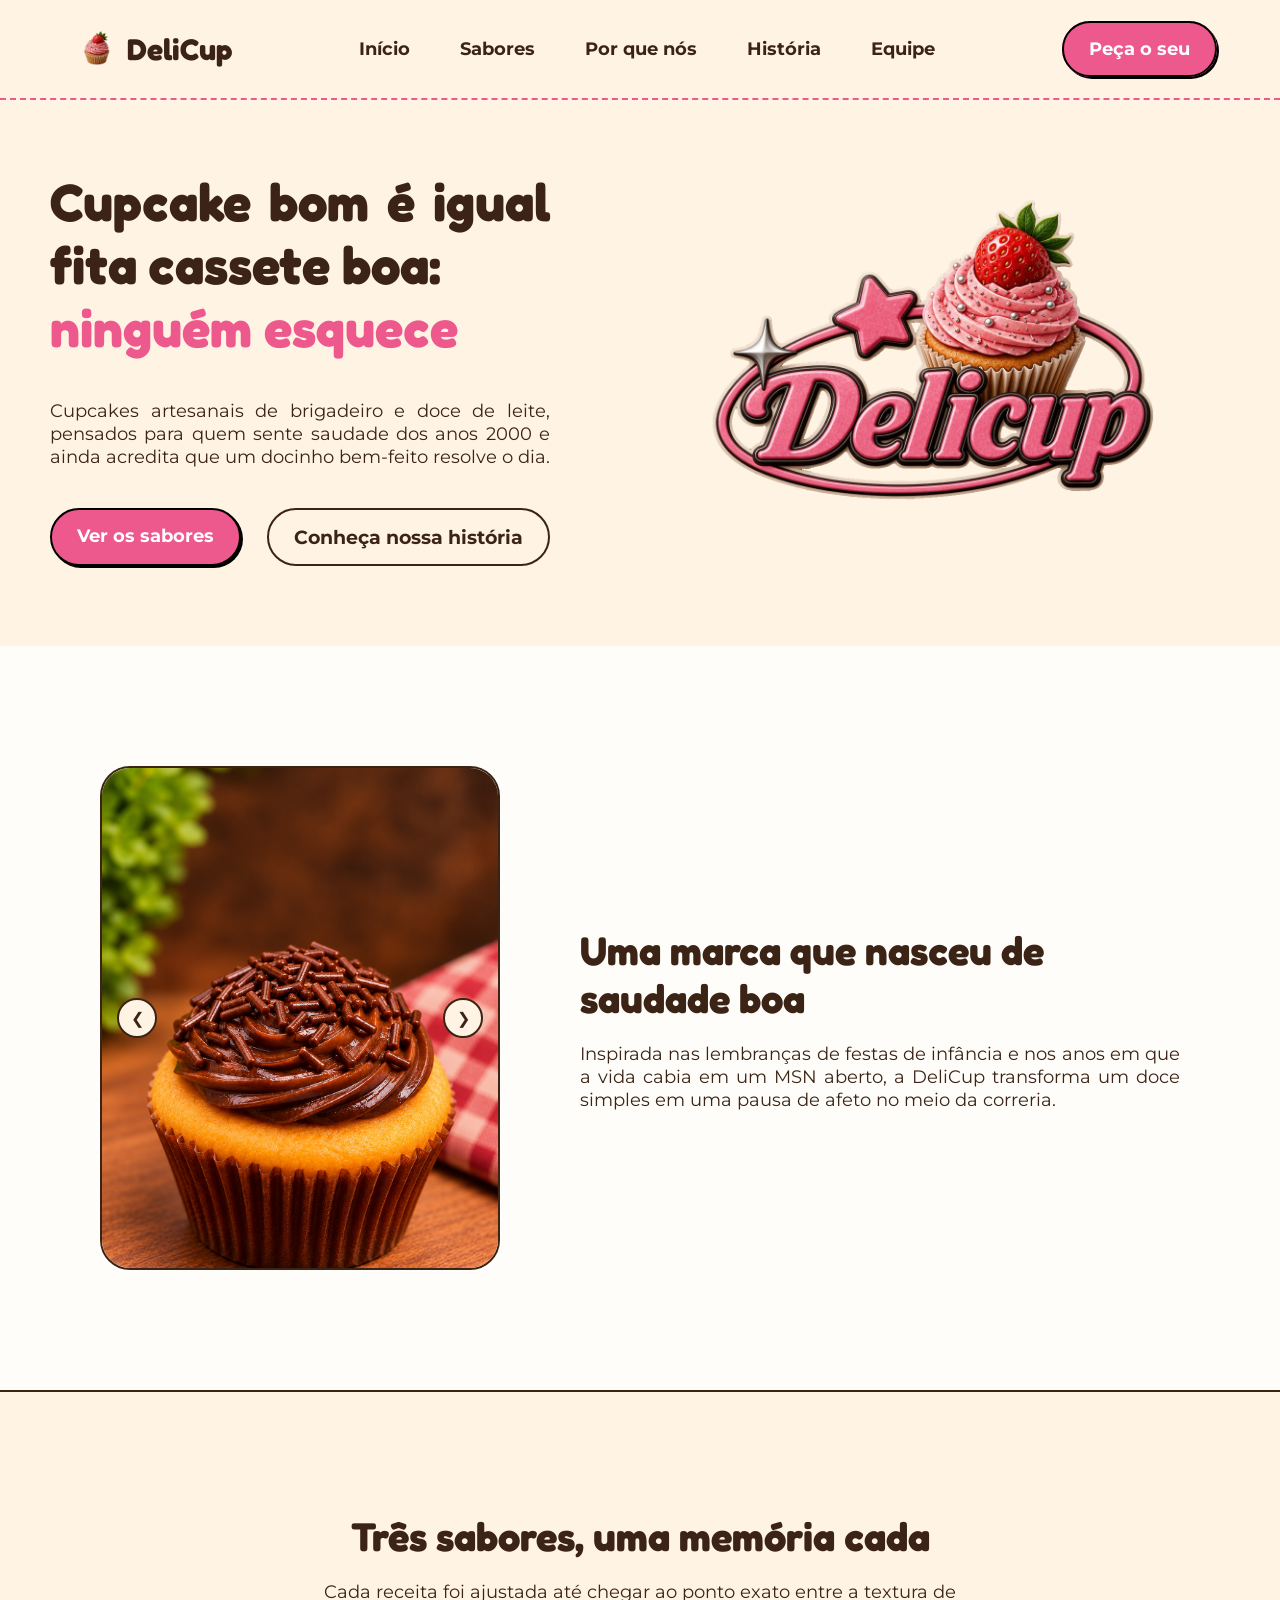
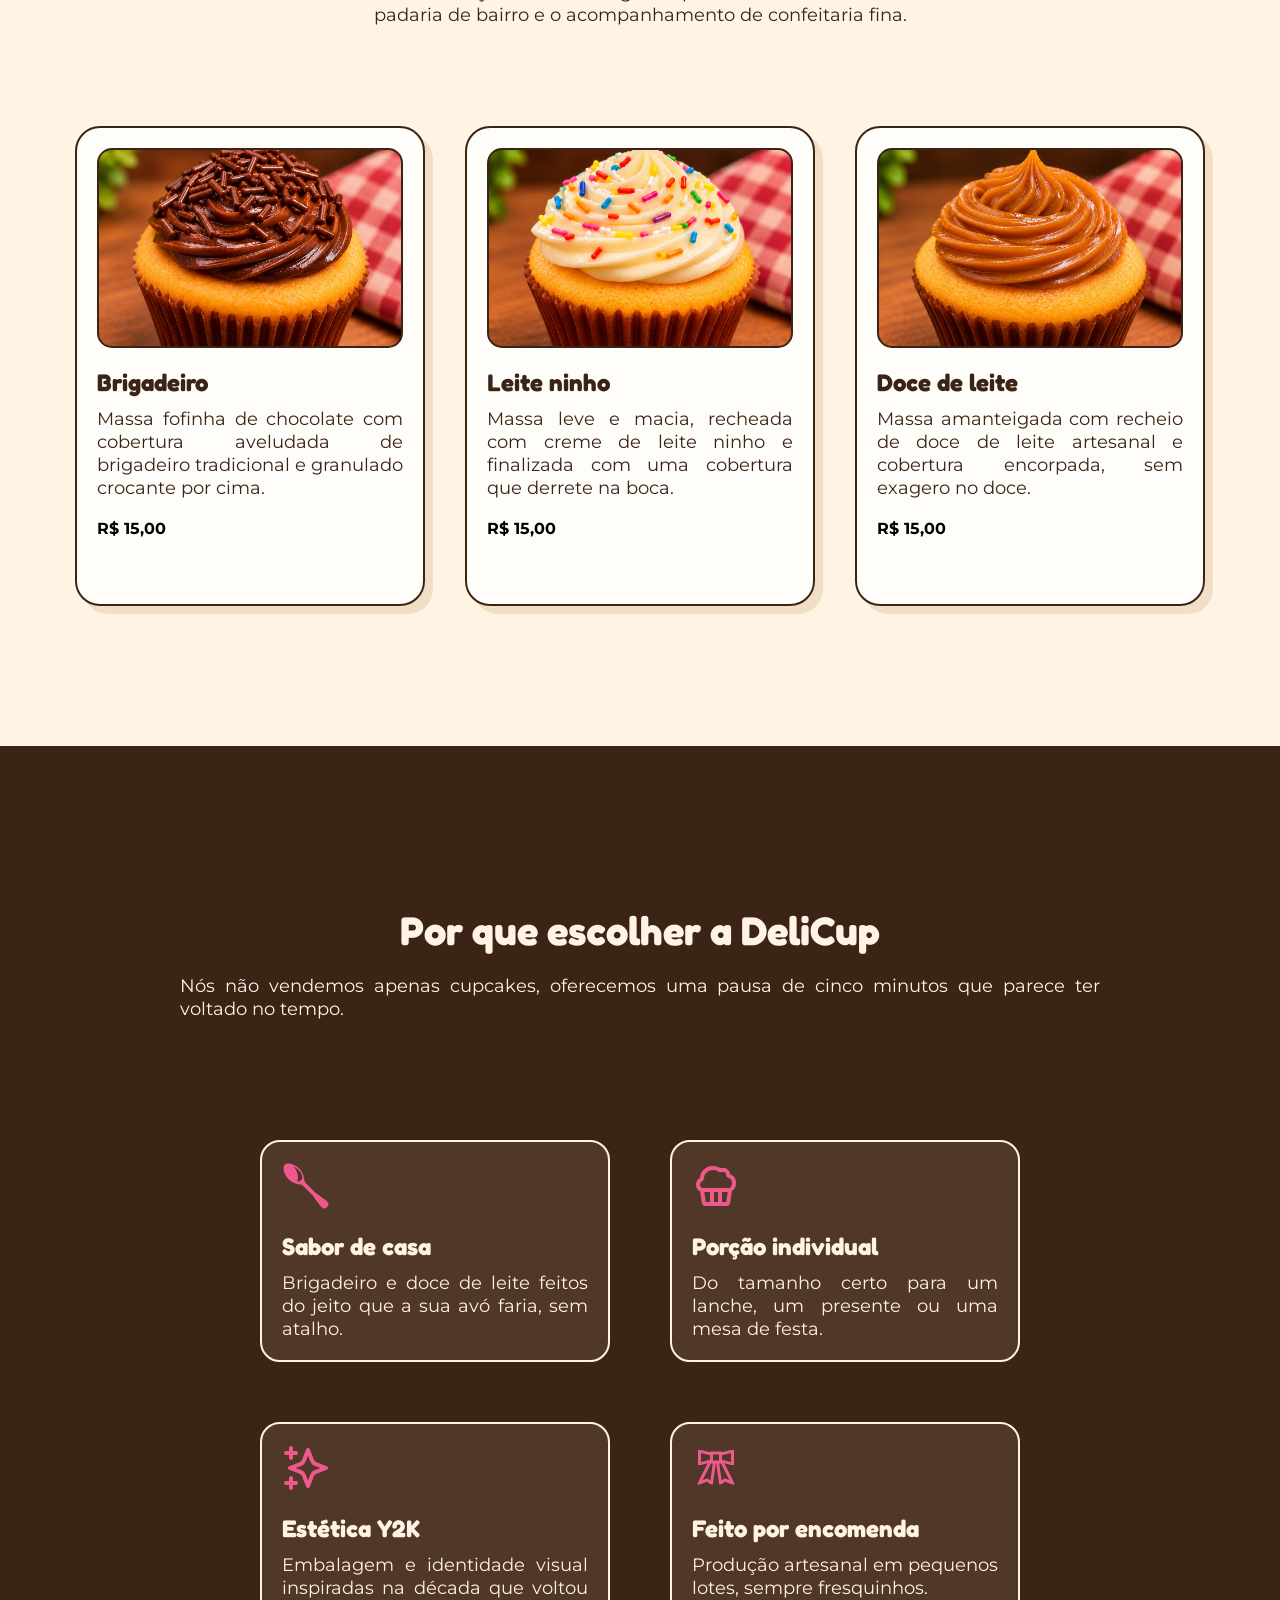
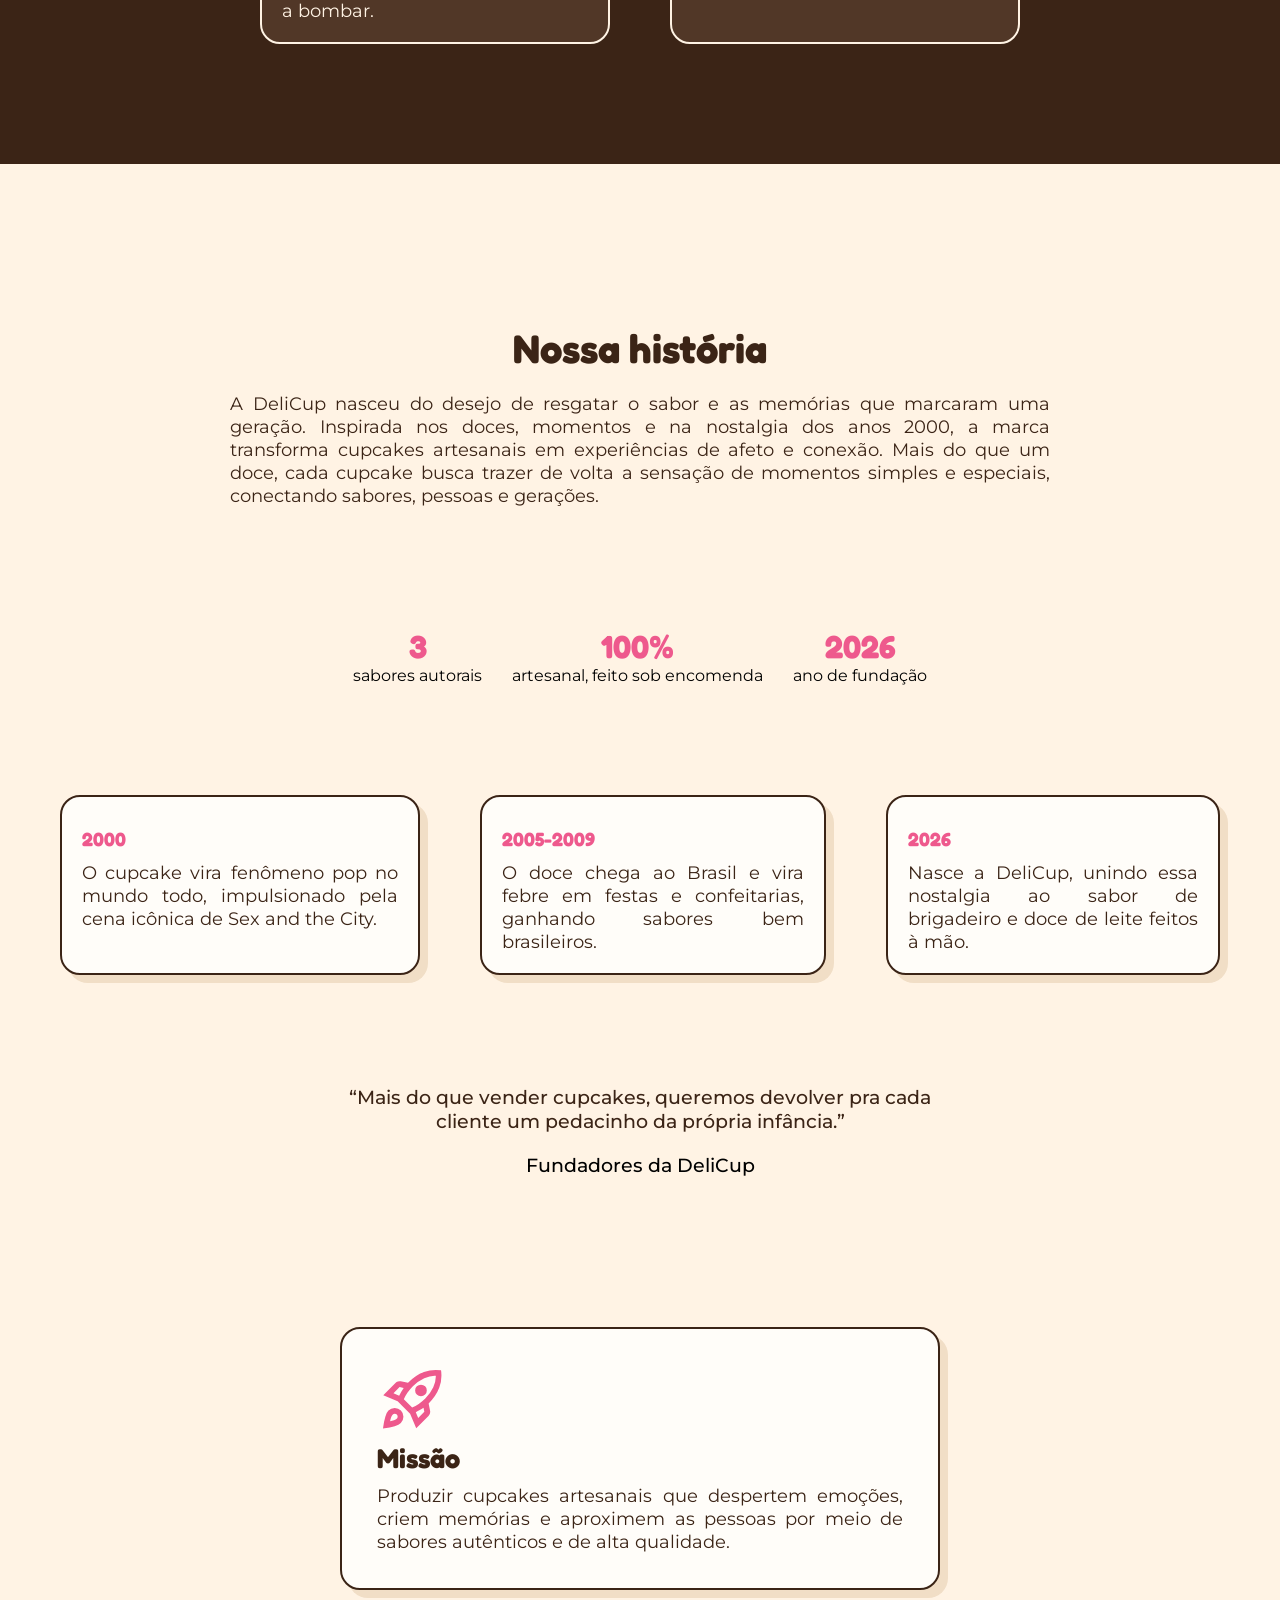
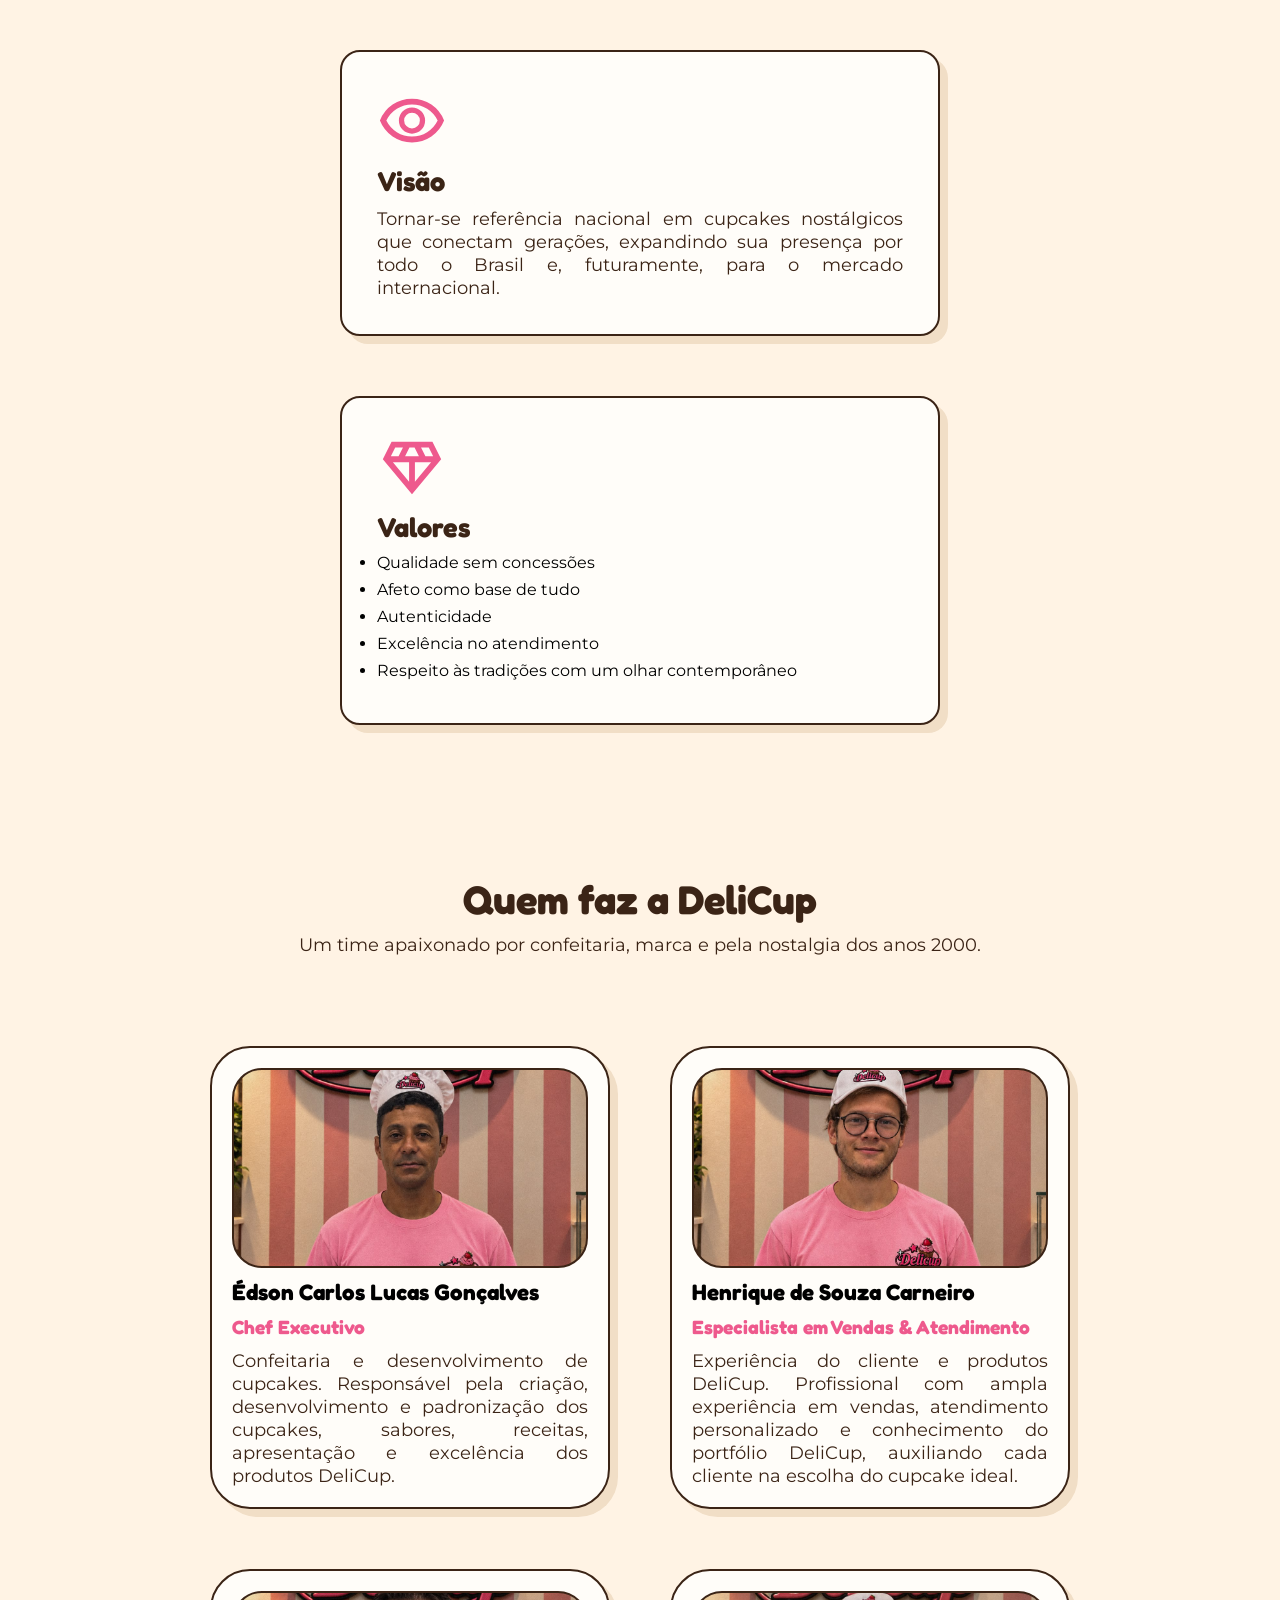
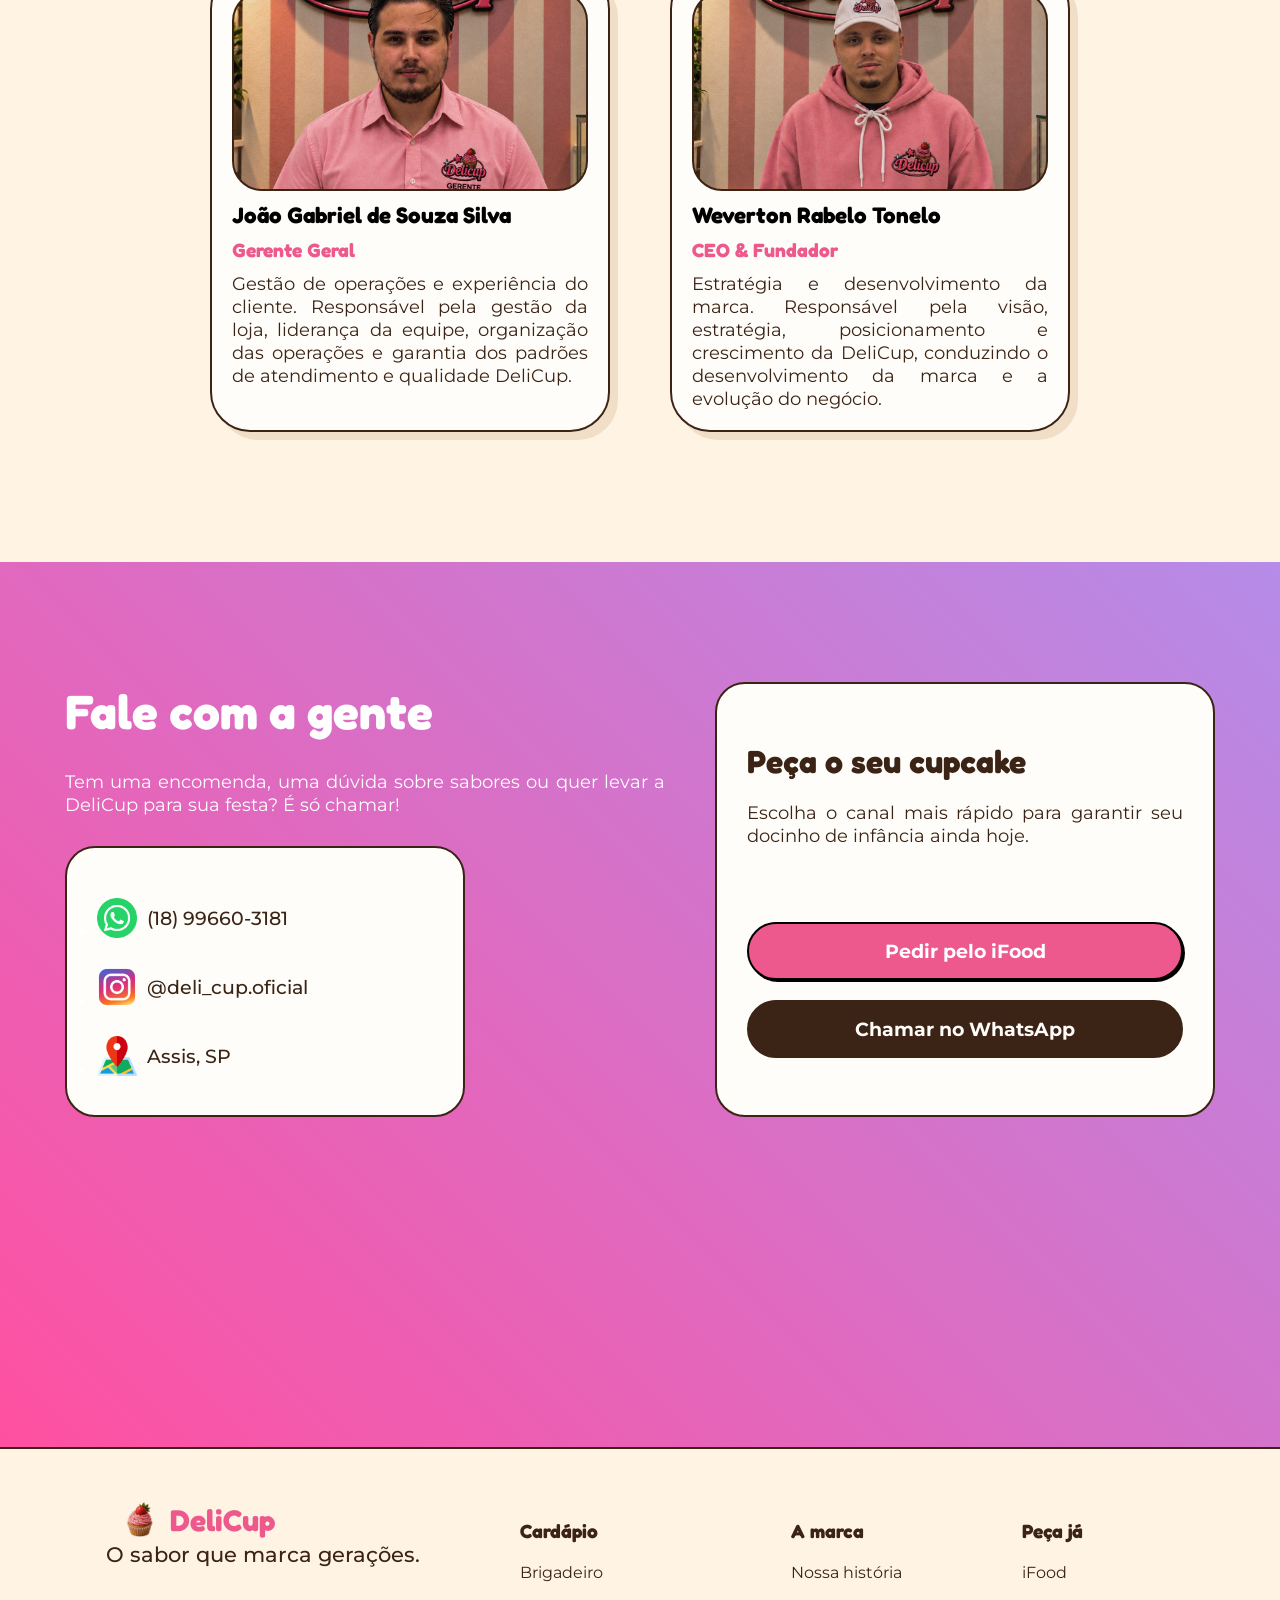
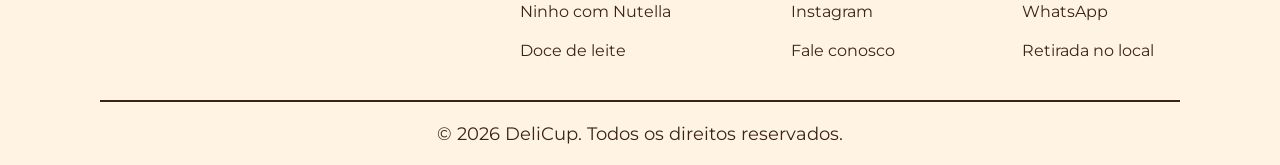
==== index.html @ 1cdbc805 "Adição das imagens dos produtos e contato wpp" ====
<!DOCTYPE html>
<html lang="pt-br">
<head>
    <meta charset="UTF-8">
    <meta name="viewport" content="width=device-width, initial-scale=1.0">
    <title>DeliCup</title>
    <link rel="stylesheet" href="css/style.css">
    <link rel="shortcut icon" href="images/DeliCupCupcake.png" type="image/x-icon">
</head>
<body>

    <!-- ============================================================
         SEÇÃO 1 — CABEÇALHO / MENU
         Responsável: (Thiago)
    ============================================================= -->
    <header id="cabecalho">
        <!-- logo, nome do site e menu de navegação aqui -->
        <div class="cabecalho-menu">
            <div class="menu-logo">
                <a href="#home">
                    <img src="images/DeliCupCake.png" alt="">
                    <p>DeliCup</p>
                </a>
            </div>
            <nav class="menu-nav" id="menuNavegacao">
                <ul>
                    <li><a href="#home">Início</a></li>
                    <li><a href="#produtos">Sabores</a></li>
                    <li><a href="#diferenciais">Por que nós</a></li>
                    <li><a href="#nossa-historia">História</a></li>
                    <li><a href="#equipe">Equipe</a></li>
                    <li class="menu-pedido-mobile"><a href="#contato" >Peça o seu</a></li>
                </ul>
            </nav>
            <div class="menu-pedido">
                <a href="#contato" class="btn1" id="btn-pedido">Peça o seu</a>
                <button class="menu-btn" id="menu-btnToggle">☰</button>
            </div>
        </div>
    </header>


    <!-- ============================================================
         SEÇÃO 2 — HOME
         Responsável: (Vitor Moret)
    ============================================================= -->
    <section id="home" class="section">
        <!-- título de impacto, frase curta e talvez um botão -->
        <div class="home-img">
            <img src="images/DeliCupLogo.png" alt="">
        </div>
        <div id="home-txtbtn">
            <div class="home-txtbtn" id="home-title">
                <h1 class="title">Cupcake bom é igual fita cassete boa: <br><span>ninguém esquece</span></br></h1>
            </div>
            <div class="home-txtbtn" id="home-txt">
                <p>Cupcakes artesanais de brigadeiro e doce de leite, pensados para quem sente saudade dos anos 2000 e ainda acredita que um docinho bem-feito resolve o dia.</p>
            </div>
            <div class="home-txtbtn" id="home-btn">
                <a href="#produtos" class="btn1">Ver os sabores</a>
                <a href="#nossa-historia" class="btn2">Conheça nossa história</a>
            </div>
        </div>
    </section>



    <!-- ============================================================
         SEÇÃO 3 — SOBRE A DELICUP
         Responsável: (Vitor Ferrer)
    ============================================================= -->
    <section id="sobre" class="section">
        <div class="carrossel-container carrossel-manual">
            <div class="carrossel-track" id="carrosselManualTrack">
                <div class="carrossel-slide" style="background-image: url(images/brigadeiro.png);"></div>
                <div class="carrossel-slide" style="background-image: url(images/ninho.png);"></div>
                <div class="carrossel-slide" style="background-image: url(images/doce_de_leite.png);"></div>
            </div>
            <button class="carrossel-btn carrossel-prev" id="carrosselPrev" aria-label="Imagem anterior">&#10094;</button>
            <button class="carrossel-btn carrossel-next" id="carrosselNext" aria-label="Próxima imagem">&#10095;</button>
        </div>
        <div class="sobre-txt">
            <h2 class="title">Uma marca que nasceu de saudade boa</h2>
            <p>Inspirada nas lembranças de festas de infância e nos anos em que a vida cabia em um MSN aberto, a DeliCup transforma um doce simples em uma pausa de afeto no meio da correria.</p>
        </div>
    </section>


    <!-- ============================================================
         SEÇÃO 4 — PRODUTOS
         Responsável: (Vitória)
    ============================================================= -->
    <section id="produtos" class="section">
        <!-- cards com os produtos/itens oferecidos -->
        <div class="produtos-titulo">
            <h2 class="title">Três sabores, uma memória cada</h2>
            <p>Cada receita foi ajustada até chegar ao ponto exato entre a textura de padaria de bairro e o acompanhamento de confeitaria fina.</p>
        </div>
        <div class="produtos-card-container">
            <div class="produtos-cards">
                <div class="produtos-img produtos-img1"></div>
                <h3 class="title">Brigadeiro</h3>
                <p>Massa fofinha de chocolate com cobertura aveludada de brigadeiro tradicional e granulado crocante por cima.</p>
                <h4>R$ 15,00</h4>
            </div>
            <div class="produtos-cards">
                <div class="produtos-img produtos-img2"></div>
                <h3 class="title">Leite ninho</h3>
                <p>Massa leve e macia, recheada com creme de leite ninho e finalizada com uma cobertura que derrete na boca.</p>
                <h4>R$ 15,00</h4>
            </div>
            <div class="produtos-cards">
                <div class="produtos-img produtos-img3"></div>
                <h3 class="title">Doce de leite</h3>
                <p>Massa amanteigada com recheio de doce de leite artesanal e cobertura encorpada, sem exagero no doce.</p>
                <h4>R$ 15,00</h4>
            </div>
        </div>
    </section>


    <!-- ============================================================
         SEÇÃO 5 — DIFERENCIAIS
         Responsável: (Fernando)
    ============================================================= -->
    <section id="diferenciais" class="section">
        <!-- pontos fortes do serviço -->
        <div class="dif-title">
            <h2 class="title">Por que escolher a DeliCup</h2>
            <p>Nós não vendemos apenas cupcakes, oferecemos uma pausa de cinco minutos que parece ter voltado no tempo.</p>
        </div>
        <div class="dif-container-card">
            <div class="dif-card">
                <svg class="dif-img-ex dif-icon-fill" viewBox="0 0 64 64" xmlns="http://www.w3.org/2000/svg">
                    <path d="M56.745 49.696c-9.055-6.69-10.482-6.958-14.822-11.298c-3.314-3.314-5.576-5.575-10.414-10.416c-3.139-3.137-.436-11.009-8.596-19.173C17.114 3.012 7.606-.18 3.712 3.71C-.183 7.605 3.013 17.117 8.81 22.915c8.163 8.159 16.035 5.455 19.174 8.595c4.84 4.838 7.101 7.1 10.414 10.415c4.34 4.34 4.608 5.768 11.297 14.821c3.306 4.482 6.474 7.332 10.429 3.377c3.952-3.952 1.102-7.12-3.379-10.427M25.341 24.391c-1.201 1.203-2.884 1.754-4.791 1.738c-.182-.045-.359-.084-.544-.129c2.753-5.176 1.013-13.155-4.378-20.103a21.995 21.995 0 0 1 6.267 4.363c3.313 3.313 4.829 6.461 5.185 9.31c.237 1.911-.532 3.614-1.739 4.821"></path>
                </svg>
                <h3>Sabor de casa</h3>
                <p>Brigadeiro e doce de leite feitos do jeito que a sua avó faria, sem atalho.</p>
            </div>
            <div class="dif-card">
                <svg class="dif-img-ex dif-icon-stroke" viewBox="0 0 24 24" fill="none" xmlns="http://www.w3.org/2000/svg">
                     <path id="Vector" d="M19 14L18.1963 19.6263C18.1267 20.1134 18.0917 20.3573 17.9741 20.5405C17.8705 20.7019 17.7228 20.8299 17.5483 20.9097C17.3506 21 17.1051 21 16.6147 21H14M19 14H14M19 14C20.3031 13.3956 21 11.7637 21 10.3335C21 8.79807 19.9706 7.48314 18.5098 6.93701C18.197 6.8201 18 6.51809 18 6.2085C18 4.94284 16.8807 3.9165 15.5 3.9165C15.2737 3.9165 15.0546 3.94406 14.8462 3.99571C14.414 4.1028 13.9305 4.0791 13.5586 3.85059C12.6841 3.31321 11.6319 3 10.5 3C7.46243 3 5 5.25723 5 8.04167C5 8.39362 4.77089 8.71567 4.44287 8.8986C3.57772 9.38108 3 10.254 3 11.2502C3 12.5275 3.71228 13.6908 5 14M5 14L5.80375 19.6263L5.80387 19.6276C5.87335 20.1139 5.90813 20.3574 6.02562 20.5405C6.12922 20.7019 6.27719 20.8299 6.45166 20.9097C6.64932 21 6.89485 21 7.38528 21H10M5 14H10M10 14H14M10 14V21M14 14V21M14 21H10" stroke-width="2" stroke-linecap="round" stroke-linejoin="round"/>
                </svg>
                <h3>Porção individual</h3>
                <p>Do tamanho certo para um lanche, um presente ou uma mesa de festa.</p>
            </div>
            <div class="dif-card">
                <svg class="dif-img-ex dif-icon-stroke" viewBox="0 0 24 24" fill="none" xmlns="http://www.w3.org/2000/svg">
                    <path d="M4.5 22V17M4.5 7V2M2 4.5H7M2 19.5H7M13 3L11.2658 7.50886C10.9838 8.24209 10.8428 8.60871 10.6235 8.91709C10.4292 9.1904 10.1904 9.42919 9.91709 9.62353C9.60871 9.84281 9.24209 9.98381 8.50886 10.2658L4 12L8.50886 13.7342C9.24209 14.0162 9.60871 14.1572 9.91709 14.3765C10.1904 14.5708 10.4292 14.8096 10.6235 15.0829C10.8428 15.3913 10.9838 15.7579 11.2658 16.4911L13 21L14.7342 16.4911C15.0162 15.7579 15.1572 15.3913 15.3765 15.0829C15.5708 14.8096 15.8096 14.5708 16.0829 14.3765C16.3913 14.1572 16.7579 14.0162 17.4911 13.7342L22 12L17.4911 10.2658C16.7579 9.98381 16.3913 9.8428 16.0829 9.62353C15.8096 9.42919 15.5708 9.1904 15.3765 8.91709C15.1572 8.60871 15.0162 8.24209 14.7342 7.50886L13 3Z" stroke-width="2" stroke-linecap="round" stroke-linejoin="round"/>
                </svg>
                <h3>Estética Y2K</h3>
                <p>Embalagem e identidade visual inspiradas na década que voltou a bombar.</p>
            </div>
            <div class="dif-card">
                <svg class="dif-img-ex dif-icon-fill" viewBox="0 0 32 32" xmlns="http://www.w3.org/2000/svg">
                    <path d="M10.436,12.891L3.382,27h1.811l4.69-1.876L12.698,27h1.17l2-14h0.266l2,14h1.17l2.815-1.876L26.807,27h1.811l-7.055-14.109L26,14h2V4h-2l-6,1.5V5h-8v0.5L6,4H4v10h2L10.436,12.891z M20,7.562l6-1.5v5.877l-6-1.5V7.562zM19.382,13l5.547,11.095l-3.046-1.219l-2.117,1.412L18.153,13H19.382z M14,7h4v4h-4V7z M12.618,13h1.229l-1.613,11.288l-2.117-1.412l-3.046,1.219L12.618,13z M6,6.062l6,1.5v2.877l-6,1.5V6.062z"/>
                </svg>
                <h3>Feito por encomenda</h3>
                <p>Produção artesanal em pequenos lotes, sempre fresquinhos.</p>
            </div>
        </div>
    </section>


    <!-- ============================================================
         SEÇÃO 6 — NOSSA HISTÓRIA
         Responsável: (João Morais)
    ============================================================= -->
    <section id="nossa-historia" class="section">
        <!-- descrição da empresa -->
        <div class="nh-title">
            <h2 class="title">Nossa história</h2>
            <p>A DeliCup nasceu do desejo de resgatar o sabor e as memórias que marcaram uma geração. Inspirada nos doces, momentos e na nostalgia dos anos 2000, a marca transforma cupcakes artesanais em experiências de afeto e conexão. Mais do que um doce, cada cupcake busca trazer de volta a sensação de momentos simples e especiais, conectando sabores, pessoas e gerações.</p>
        </div>
        <div class="nh-content1">
            <div class="">
                <h3>3</h3>
                <span>sabores autorais</span>
            </div>
            <div>
                <h3>100%</h3>
                <span>artesanal, feito sob encomenda</span>
            </div>
            <div>
                <h3>2026</h3>
                <span>ano de fundação</span>
            </div>
        </div>
        <div class="nh-content2">
            <div class="nh-cards">
                <h3>2000</h3>
                <p>O cupcake vira fenômeno pop no mundo todo, impulsionado pela cena icônica de Sex and the City.</p>
            </div>
            <div class="nh-cards">
                <h3>2005-2009</h3>
                <p>O doce chega ao Brasil e vira febre em festas e confeitarias, ganhando sabores bem brasileiros.</p>
            </div>
            <div class="nh-cards">
                <h3>2026</h3>
                <p>Nasce a DeliCup, unindo essa nostalgia ao sabor de brigadeiro e doce de leite feitos à mão.</p>
            </div>
        </div>
        <div class="nh-foot">
            <p>“Mais do que vender cupcakes, queremos devolver pra cada cliente um pedacinho da própria infância.”</p>
            <span>Fundadores da DeliCup</span>
        </div>
    </section>

    <!-- ============================================================
         SEÇÃO 7 — MISSÃO, VISÃO E VALORES
         Responsável: (João Paulo)
    ============================================================= -->
    <section id="mvv" class="section">
        <!-- pontos fortes da empresa com missão, visão e valores -->
        <div class="mvv-content">
            <div class="mvv-cards">
                <svg class="mvv-icon" xmlns="http://www.w3.org/2000/svg" viewBox="0 -960 960 960">
                    <path d="m226-559 78 33q14-28 29-54t33-52l-56-11-84 84Zm142 83 114 113q42-16 90-49t90-75q70-70 109.5-155.5T806-800q-72-5-158 34.5T492-656q-42 42-75 90t-49 90Zm155-121.5q0-33.5 23-56.5t57-23q34 0 57 23t23 56.5q0 33.5-23 56.5t-57 23q-34 0-57-23t-23-56.5ZM565-220l84-84-11-56q-26 18-52 32.5T532-299l33 79Zm313-653q19 121-23.5 235.5T708-419l20 99q4 20-2 39t-20 33L538-80l-84-197-171-171-197-84 167-168q14-14 33.5-20t39.5-2l99 20q104-104 218-147t235-24ZM157-321q35-35 85.5-35.5T328-322q35 35 34.5 85.5T327-151q-25 25-83.5 43T82-76q14-103 32-161.5t43-83.5Zm57 56q-10 10-20 36.5T180-175q27-4 53.5-13.5T270-208q12-12 13-29t-11-29q-12-12-29-11.5T214-265Z"/>
                </svg>
                <h3>Missão</h3>
                <p>Produzir cupcakes artesanais que despertem emoções, criem memórias e aproximem as pessoas por meio de sabores autênticos e de alta qualidade.</p>
            </div>
            <div class="mvv-cards">
                <svg class="mvv-icon" xmlns="http://www.w3.org/2000/svg" viewBox="0 -960 960 960">
                    <path d="M607.5-372.5Q660-425 660-500t-52.5-127.5Q555-680 480-680t-127.5 52.5Q300-575 300-500t52.5 127.5Q405-320 480-320t127.5-52.5Zm-204-51Q372-455 372-500t31.5-76.5Q435-608 480-608t76.5 31.5Q588-545 588-500t-31.5 76.5Q525-392 480-392t-76.5-31.5ZM214-281.5Q94-363 40-500q54-137 174-218.5T480-800q146 0 266 81.5T920-500q-54 137-174 218.5T480-200q-146 0-266-81.5ZM480-500Zm207.5 160.5Q782-399 832-500q-50-101-144.5-160.5T480-720q-113 0-207.5 59.5T128-500q50 101 144.5 160.5T480-280q113 0 207.5-59.5Z"/>       
                </svg>  
                <h3>Visão</h3>
                <p>Tornar-se referência nacional em cupcakes nostálgicos que conectam gerações, expandindo sua presença por todo o Brasil e, futuramente, para o mercado internacional.</p>
            </div>
            <div class="mvv-cards">
                <svg class="mvv-icon" xmlns="http://www.w3.org/2000/svg" viewBox="0 -960 960 960">  
                    <path d="M480-120 80-600l120-240h560l120 240-400 480Zm-95-520h190l-60-120h-70l-60 120Zm55 347v-267H218l222 267Zm80 0 222-267H520v267Zm144-347h106l-60-120H604l60 120Zm-474 0h106l60-120H250l-60 120Z"/>
                </svg>  
                <h3>Valores</h3>
                <ul>
                    <li>Qualidade sem concessões</li>
                    <li>Afeto como base de tudo</li>
                    <li>Autenticidade</li>
                    <li>Excelência no atendimento</li>
                    <li>Respeito às tradições com um olhar contemporâneo</li>
                </ul>
            </div>
        </div>      
    </section>


    <!-- ============================================================
         SEÇÃO 8 — EQUIPE
         Responsável: (Cauã)
    ============================================================= -->
    <section id="equipe" class="section">
        <!-- Descrição da equipe de GCOM -->
        <div class="equipe-title">
            <h2 class="title">Quem faz a DeliCup</h2>
            <p>Um time apaixonado por confeitaria, marca e pela nostalgia dos anos 2000.</p>
        </div>
        <div class="equipe-content">
            <div class="equipe-cards">
                <div id="equipe-img1" class="equipe-content-img">
                    <span class="equipe-img"></span>
                </div>
                <h3>Édson Carlos Lucas Gonçalves</h3>
                <h4>Chef Executivo</h4>
                <p>Confeitaria e desenvolvimento de cupcakes. Responsável pela criação, desenvolvimento e padronização dos cupcakes, sabores, receitas, apresentação e excelência dos produtos DeliCup.</p>
            </div>
            <div class="equipe-cards">
                <div id="equipe-img2" class="equipe-content-img">
                    <span class="equipe-img"></span>
                </div>
                <h3>Henrique de Souza Carneiro</h3>
                <h4>Especialista em Vendas & Atendimento</h4>
                <p>Experiência do cliente e produtos DeliCup. Profissional com ampla experiência em vendas, atendimento personalizado e conhecimento do portfólio DeliCup, auxiliando cada cliente na escolha do cupcake ideal.</p>
            </div>
            <div class="equipe-cards">
                <div id="equipe-img3" class="equipe-content-img">
                    <span class="equipe-img"></span>
                </div>
                <h3>João Gabriel de Souza Silva</h3>
                <h4>Gerente Geral</h4>
                <p>Gestão de operações e experiência do cliente. Responsável pela gestão da loja, liderança da equipe, organização das operações e garantia dos padrões de atendimento e qualidade DeliCup.</p>
            </div>
            <div class="equipe-cards">
                <div id="equipe-img4" class="equipe-content-img">
                    <span class="equipe-img"></span>
                </div>
                <h3>Weverton Rabelo Tonelo</h3>
                <h4>CEO & Fundador</h4>
                <p>Estratégia e desenvolvimento da marca. Responsável pela visão, estratégia, posicionamento e crescimento da DeliCup, conduzindo o desenvolvimento da marca e a evolução do negócio.</p>
            </div>
        </div>
    </section>


    <!-- ============================================================
         SEÇÃO 9 — CONTATO / LOCALIZAÇÃO
         Responsável: (Thiago)
    ============================================================= -->
    <section id="contato" class="section">
        <!-- formulário de contato, endereço, redes sociais -->
        <div class="contato-content">
            <div class="contato-fc">
                <h2 class="title">Fale com a gente</h2>
                <p>Tem uma encomenda, uma dúvida sobre sabores ou quer levar a DeliCup para sua festa? É só chamar!</p>
                <div class="contato-list">
                    <ul>
                        <li>
                            <a href="https://wa.me/5518996603181" target="_blank"> <img src="images/wpp.png" alt="WhatsApp">(18) 99660-3181</a>
                        </li>
                        <li>
                            <a href="https://www.instagram.com/deli_cup.oficial/" target="_blank"><img src="images/instagram.png" alt="">@deli_cup.oficial</a>
                        </li>
                        <li>
                            <a href="https://maps.app.goo.gl/E7LiiBeK2QfviVY9A" target="_blank"><img src="images/map.png" alt="">Assis, SP</a>
                        </li>
                    </ul>
                </div>
            </div>
            <div class="contato-pedido">
                <div class="contato-pedido-txt">
                    <h3 class="title">Peça o seu cupcake</h3>
                    <p>Escolha o canal mais rápido para garantir seu docinho de infância ainda hoje.</p>
                </div>
                <div class="contato-pedido-btn">
                    <a href="#" class="btn1">Pedir pelo iFood</a>
                    <a href="#" class="btn2">Chamar no WhatsApp</a>
                </div>
            </div>
        </div>
        <div class="contato-map">
            <iframe src="https://www.google.com/maps/embed?pb=!1m14!1m12!1m3!1d1548.1670680295904!2d-50.436969429547744!3d-22.64925792363746!2m3!1f0!2f0!3f0!3m2!1i1024!2i768!4f13.1!5e0!3m2!1spt-BR!2sbr!4v1788981105258!5m2!1spt-BR!2sbr" width="600" height="450" style="border:0;" allowfullscreen="" loading="lazy" referrerpolicy="strict-origin-when-cross-origin"></iframe>
        </div>
    </section>


    <!-- ============================================================
         SEÇÃO 10 — RODAPÉ (FOOTER)
         Responsável: (Thiago)
    ============================================================= -->
    <footer id="rodape" class="section">
        <!-- direitos autorais, links úteis, redes sociais -->
         <div class="foot-top">
            <div class="foot-marca">
                <div class="foot-logo">
                    <a href="#home">
                        <img src="images/DeliCupCake.png" alt="">
                        <p>DeliCup</p>
                    </a>
                </div>
                <p class="foot-subtitle">O sabor que marca gerações.</p>
            </div>
            <div class="foot-links">
                <div class="foot-links-part">
                    <h5>Cardápio</h5>
                    <ul>
                        <li><a href="#produtos">Brigadeiro</a></li>
                        <li><a href="#produtos">Ninho com Nutella</a></li>
                        <li><a href="#produtos">Doce de leite</a></li>
                    </ul>
                </div>
                <div class="foot-links-part">
                    <h5>A marca</h5>
                    <ul>
                        <li><a href="#nossa-historia">Nossa história</a></li>
                        <li><a href="https://www.instagram.com/deli_cup.oficial/" target="_blank">Instagram</a></li>
                        <li><a href="#contato">Fale conosco</a></li>
                    </ul>
                </div>
                <div class="foot-links-part">
                    <h5>Peça já</h5>
                    <ul>
                        <li><a href="#">iFood</a></li>
                        <li><a href="#" target="_blank">WhatsApp</a></li>
                        <li><a href="#contato">Retirada no local</a></li>
                    </ul>
                </div>
            </div>
         </div>
         <div class="copy">
            <p>&copy; 2026 DeliCup. Todos os direitos reservados.</p>
         </div>
    </footer>

    <script src="js/script.js"></script>
</body>
</html>
---- css/style.css ----
/* ============================================================
   RESET E CONFIGURAÇÕES GERAIS
   Não mexer aqui sem combinar com o grupo — é compartilhado por todo mundo.
============================================================= */
@import url('https://fonts.googleapis.com/css2?family=Montserrat:ital,wght@0,100..900;1,100..900&display=swap');
@import url('https://fonts.googleapis.com/css2?family=Fredoka:wght@300..700&display=swap');

* {
   margin: 0;
   padding: 0;
   box-sizing: border-box;
   text-decoration: none;
   list-style: none;
   font-family: var(--fonte-txt);
   text-align: justify;
}

:root {
   --color-pink: #ee598d;
   --color-bege: #FFF3E4;
   --color-lightbege: #FFFDF9;
   --color-brown: #3B2416;
   --color-lightbrown: #513727;
   --shadow: #f1dec6;
   --fonte-txt: "Montserrat", sans-serif;
   --fonte-title: "Fredoka", sans-serif;
}

html {
   scroll-behavior: smooth;
}

.btn1 {
   border: 2px solid black;
   border-radius: 100px;
   box-shadow: 2px 2px 0px black;
   background-color: var(--color-pink);
   padding: 15px 25px;
   color: white;
   font-weight: bold;
   transition: .3s;
}

.btn1:hover {
   transform: translate(-4px, -4px);
   box-shadow: 5px 5px 0px black;
}

.btn2 {
   border: 2px solid var(--color-brown);
   border-radius: 100px;
   background-color: var(--color-bege);
   padding: 15px 25px;
   color: var(--color-brown);
   font-weight: bold;
   transition: .3s;
}

.btn2:hover {
   transform: translate(-4px, -4px);
   background-color: var(--color-brown);
   color: white;
   box-shadow: 8px 8px 0 var(--shadow);
}

p {
   font-size: 1.15rem;
   color: var(--color-brown);
   font-weight: 400;
}

.title {
   font-family: var(--fonte-title);
   color: var(--color-brown);
}

.section {
   background-color: var(--color-bege);
   padding: 120px 30px;
   display: flex;
   justify-content: center;
   align-items: center;
   gap: 80px;
   width: 100%;
}

/* ============================================================
   SEÇÃO 1 — CABEÇALHO / MENU
   Responsável: (Thiago)
   Dica: prefixe suas classes com algo tipo .cabecalho-... pra não
   bater com a classe de outra seção (ex: .cabecalho-logo, .cabecalho-menu)
============================================================= */
header {
   position: fixed;
   width: 100%;
   height: 100px;
   align-content: center;
   border-bottom: 2px dashed var(--color-pink);
   z-index: 1000;
}

#cabecalho {
   background-color: var(--color-bege);
}

.cabecalho-menu {
   font-size: clamp(10px, 1.5vw, 18px);
   color: var(--color-brown);
   display: flex;
   justify-content: space-around;
   align-items: center;
}

#cabecalho img {
   width: 100%;
   max-width: 5vw;
}

.menu-logo {
   display: flex;
}

.menu-logo a {
   display: flex;
   flex-direction: row;
   align-items: center;
}

.menu-logo p {
   font-size: 30px;
   font-weight: bold;
   font-family: var(--fonte-title);
}

.menu-nav ul {
   display: flex;
   gap: 50px;
}

.menu-nav a {
   color: var(--color-brown);
   font-weight: bold;
   transition: .3s;
}

.menu-nav a:hover {
   color: var(--color-pink);
}

.menu-btn {
   display: none;
}

.menu-pedido-mobile {
   display: none;
}

@media (max-width: 768px) {
   .cabecalho-menu {
      justify-content: space-between;
      padding: 0px 30px;
      position: relative;
   }

   #cabecalho img {
      max-width: 70px;
   }

   #menuNavegacao {
      display: none;
      background-color: var(--color-bege);
      position: absolute;
      z-index: 10;
      width: 100%;
      top: 100%;
      left: 0;
   }

   #menuNavegacao ul {
      flex-direction: column;
      gap: 0;
      width: 100%;
   }

   #menuNavegacao li a {
      display: block;
      border-bottom: 1px solid var(--color-pink);
      padding: 20px;
      font-size: 1.2rem;
   }

   #menuNavegacao .menu-pedido-mobile {
      display: block;
      text-align: center;
   }

   #menuNavegacao .menu-pedido-mobile a {
      background-color: var(--color-pink);
      text-align: center;
      font-size: 1.2rem;
      color: white;
   }

   #menuNavegacao .menu-pedido-mobile a:hover {
      font-size: 1.5rem;
   }

   #menuNavegacao.aberto {
      display: flex;
      width: 100%;
   }

   #btn-pedido {
      display: none;
   }

   .menu-btn {
      display: block;
      background: none;
      border: none;
      cursor: pointer;
      font-size: 30px;
   }

   #menuNavegacao.aberto {
      display: flex;
   }
}

/* ============================================================
   SEÇÃO 2 — HOME
   Responsável: (Vitor Moret)
============================================================= */
#home.section {
   padding: 150px 30px 60px;
}

#home img {
   width: 100%;
   max-width: 600px;
}

.home-img {
   order: 2;
}

#home-txtbtn {
   max-width: 100%;
   width: 500px;
}

.home-txtbtn {
   padding: 20px 0;
}

#home-title {
   text-align: justify;
}

#home-title span {
   font-family: var(--fonte-title);
   color: var(--color-pink);
}

#home-title span, h1 {
   font-size: 3.3rem;;
}

#home-btn {
   display: flex;
   justify-content: space-between;
   flex-wrap: wrap;
   gap: 15px;
}

#home .btn1, .btn2 {
   font-size: 18px;
}

@media (max-width: 920px) {
   #home {
      flex-direction: column;
      display: flex;
      gap: 30px;
   }
   
   #home img {
      max-width: 100%;
      width: 400px;
   }

   .home-img {
      order: 1;
   }

   #home-txtbtn {
      order: 2;
   }
}


/* ============================================================
   SEÇÃO 3 — SOBRE A DELICUP
   Responsável: (Vitor Ferrer)
============================================================= */
#sobre.section {
   background-color: var(--color-lightbege);
   border-bottom: 2px solid var(--color-brown);
}

.carrossel-container {
  display: flex;
  width: 100%;
  max-width: 400px;
  border: 2px solid var(--color-brown);
  border-radius: 30px;
}

.carrossel-manual {
  position: relative;
  overflow: hidden;
}

.carrossel-manual .carrossel-track {
  display: flex;
  width: 300%;
  height: 500px;
  transition: .5s ease-in-out;
  flex-shrink: 0;
}

.carrossel-manual .carrossel-slide {
  width: calc(100% / 3);
  flex-shrink: 0;
  background-position: center;
  background-size: cover;
}

.carrossel-btn {
  position: absolute;
  top: 50%;
  transform: translateY(-50%);
  background-color: var(--color-bege);
  border: 2px solid var(--color-brown);
  color: var(--color-brown);
  width: 40px;
  height: 40px;
  border-radius: 50%;
  cursor: pointer;
  font-size: 1rem;
  display: flex;
  align-items: center;
  justify-content: center;
  z-index: 2;
  transition: .2s ease-in-out;
}

.carrossel-btn:hover {
  background-color: var(--color-brown);
  color: var(--color-bege);
  border: 2px solid var(--color-bege);
}

.carrossel-prev {
  left: 15px;
}

.carrossel-next {
  right: 15px;
}

.sobre-txt {
  width: 100%;
  max-width: 600px;
}

.sobre-txt .title {
   text-align: left;
}

#sobre h2 {
  font-size: 2.5rem;
  padding-bottom: 20px;
}

@media (max-width: 920px) {
  #sobre {
    display: flex;
    flex-direction: column;
  }

  .carrossel-container {
    order: 2;
  }

  .sobre-txt {
    order: 1;
    text-align: center;
  }

  .sobre-txt .title {
   text-align: center;
  }

  .sobre-img-container {
    width: 100%;
    max-width: 400px;
    height: 400px;
  }
}


/* ============================================================
   SEÇÃO 4 — PRODUTOS
   Responsável: (Vitória)
============================================================= */
#produtos.section {
   flex-direction: column;
}

.produtos-titulo {
   display: flex;
   flex-direction: column;
   align-items: center;
}

.produtos-titulo h2 {
   font-size: 2.5rem;
   padding-bottom: 20px;
   text-align: center;
}

.produtos-titulo p {
   width: 100%;
   max-width: 700px;
   text-align: center;
}

.produtos-card-container {
   display: flex;
   align-items: center;
}

.produtos-cards {
   display: flex;
   background-color: var(--color-lightbege);
   border: 2px solid var(--color-brown);
   border-radius: 25px;
   box-shadow: 8px 8px 0 var(--shadow);
   flex-direction: column;
   align-content: space-between;
   margin: 20px;
   padding: 20px;
   width: 100%;
   max-width: 350px;
   height: 480px;
   transition: .3s;
}

.produtos-cards:hover {
   transform: translate(-4px, -4px);
   box-shadow: 15px 15px 0 var(--shadow);
}

.produtos-img {
   background-size: cover;
   background-position: center;
   border: 2px solid var(--color-brown);
   border-radius: 15px;
   width: 100%;
   min-height: 200px;
}

.produtos-img1 {
   background-image: url('../images/brigadeiro-square.png');
}

.produtos-img2 {
   background-image: url('../images/ninho-square.png');
}

.produtos-img3 {
   background-image: url('../images/doce_de_leite-square.png');
}

.produtos-cards .title {
   font-size: 1.5rem;
   padding-top: 20px;
}

.produtos-cards p {
   padding-top: 10px;
}

.produtos-cards h4 {
   padding: 20px 0px 10px;  
}

@media (max-width: 920px) {
   .produtos-titulo {
      text-align: center;
   }

   .produtos-card-container {
      flex-direction: column;
   }
}


/* ============================================================
   SEÇÃO 5 — DIFERENCIAIS
   Responsável: (Fernando)
============================================================= */
#diferenciais {
   background-color: var(--color-brown);
   color: var(--color-bege);
}

#diferenciais p {
   color: var(--color-bege);
}

#diferenciais h2, h3 {
   font-family: var(--fonte-title);
}

#diferenciais h2 {
   font-size: 2.5rem;
   text-align: center;
   color: var(--color-bege);
   padding-bottom: 20px;
}

#diferenciais h3 {
   padding: 10px 0;
   font-size: 1.5rem;
   text-align: left;
}

#diferenciais.section {
   flex-direction: column;
}

.dif-container-card {
   display: flex;
   flex-direction: row;
   flex-wrap: wrap;
   justify-content: center;
   gap: 50px;
   max-width: 100%;
}

.dif-card {
   background-color: var(--color-lightbrown);
   border: 2px solid var(--color-bege);
   border-radius: 20px;
   max-width: 100%;
   width: 250px;
   padding: 20px;
}

.dif-card svg {
   display: block;
   width: 48px;
   height: 48px;
   margin-bottom: 12px;
   overflow: visible;
}

.dif-icon-fill path {
   fill: var(--color-pink);
}

.dif-icon-stroke path {
   fill: none;
   stroke: var(--color-pink);
}


@media (max-width: 1280px) {
   .dif-title {
      display: flex;
      flex-direction: column;
      text-align: center;
      padding: 40px;
      width: 100%;
      max-width: 1000px;
   }

   .dif-container-card {
      display: grid;
      grid-template-columns: auto 1fr;
      gap: 60px;
   }

   .dif-card {
      width: 350px;
   }
}

@media (max-width: 768px) {
   .dif-container-card {
      display: flex;
      flex-direction: column;
   }
}


/* =========================================================
    SEÇÃO 6 - NOSSA HISTÓRIA
    Responsável: (João Morais)
========================================================= */
#nossa-historia {
    display: flex;
    flex-direction: column;
}

.nh-title {
   justify-content: center;
   text-align: center;
   width: 100%;
   max-width: 900px;
   padding: 40px;
}

.nh-title .title {
   text-align: center;
}

.nh-title h2 {
   font-size: 2.5rem;
   padding-bottom: 20px;
}

.nh-content1 {
   display: flex;
   flex-direction: row;
   justify-content: space-between;
   gap: 30px;
   text-align: center;
}

.nh-content1 h3 {
   text-align: center;
   font-size: 2rem;
   font-family: var(--fonte-title);
   color: var(--color-pink);
}

.nh-content2 {
   display: flex;
   flex-direction: row;
}

.nh-cards {
   background-color: var(--color-lightbege);
   color: var(--color-pink);
   border: 2px solid var(--color-brown);
   border-radius: 20px;
   box-shadow: 8px 8px 0 var(--shadow);
   margin: 30px;
   padding: 20px;
   max-width: 400px;
   transition: .3s;
}

.nh-cards:hover {
   transform: translate(-4px, -4px);
   box-shadow: 15px 15px 0 var(--shadow);
}

.nh-cards h3 {
   padding: 10px 0;
   font-size: 1.2rem;
}

.nh-foot {
   text-align: center;
   max-width: 600px;
}

.nh-foot span {
   font-size: 1.2rem;
   font-weight: 500;
}

.nh-foot p {
   padding-bottom: 20px;
   font-size: 1.2rem;
   font-weight: 500;
   text-align: center;
}

@media (max-width: 768px) {
   .nh-content1 {
      flex-direction: column;
      gap: 50px;
   }

   .nh-content2 {
      flex-direction: column;
   }
}
/* ============================================================
   SEÇÃO 7 — MISSÃO, VISÃO E VALORES
   Responsável: (João Paulo)
============================================================= */
#mvv.section {
   padding: 0;
}

.mvv-content {
   display: flex;
   justify-content: space-between;
}

.mvv-cards { 
   background-color: var(--color-lightbege);
   border: 2px solid var(--color-brown);
   border-radius: 20px;
   box-shadow: 8px 8px 0 var(--shadow);
   max-width: 400px;
   padding: 35px;
   margin: 30px;
   transition: .3s;
}

.mvv-cards:hover {
   transform: translate(-4px, -4px);
   box-shadow: 15px 15px 0 var(--shadow);
}

.mvv-cards h3 {
   color: var(--color-brown);
   font-size: 1.7rem;
   font-family: var(--fonte-title);
   padding-bottom: 10px;
}

.mvv-cards li {
   list-style: disc;
   padding-bottom: 8px;
}

.mvv-cards svg{
   display: block;
   width: 40px;
   height: 40px;
   margin-bottom: 8px;
   overflow: hidden;
}

.mvv-cards svg {
   display: block;
   width: 40px;
   height: 40px;
   margin-bottom: 8px;
   overflow: visible;
}

.mvv-icon path {
   fill: var(--color-pink);
}

@media (max-width: 1280px) {
   .mvv-content{
      flex-direction: column;
   }
   .mvv-cards {
      max-width: 600px;
   }

   .mvv-cards h3 {
      justify-self: center;
   }

   .mvv-cards svg {
      display: flex;
      justify-self: center;
      width: 70px;
      height: 70px;
   }
}
/* ============================================================
   SEÇÃO 8 — EQUIPE
   Responsável: (Cauã)
============================================================= */
#equipe.section {
   padding-top: 120px;
}

#equipe {
   display: flex;
   flex-direction: column;
}

.equipe-title {
   text-align: center;
}
.equipe-title .title {
   text-align: center;
}

.equipe-title h2 {
   font-size: 2.5rem;
   padding-bottom: 10px;
}

.equipe-content {
   display: flex;
   flex-direction: row;
}

.equipe-cards {
   background-color: var(--color-lightbege);
   border: 2px solid var(--color-brown);
   border-radius: 40px;
   box-shadow: 8px 8px 0 var(--shadow);
   margin: 10px;
   padding: 20px;
   max-width: 400px;
   justify-items: center;
   align-items: center;
   transition: .3s;
   text-align: center;
}

.equipe-cards:hover {
   box-shadow: 15px 15px 0 var(--shadow);
   transform: translate(-4px, -4px);
}

.equipe-cards img {
   display: flex;
   width: 100%;
   max-width: 200px;
   align-self: center;
}

.equipe-cards h3 {
   padding: 10px 0;
   font-size: 1.4rem;
}

.equipe-cards h4 {
   color: var(--color-pink);
   font-family: var(--fonte-title);
   font-size: 1.2rem;
   padding-bottom: 10px;
}

.equipe-content-img {
   background-position: center;
   background-repeat: no-repeat;
   background-size: cover;
   border: 2px solid var(--color-brown);
   border-radius: 30px;
   width: 100%;
   height: 200px;
}

#equipe-img1 {
   background-image: url(../images/FotoEquipe1.jpeg);
}

#equipe-img2 {
   background-image: url(../images/FotoEquipe2.jpeg);
}

#equipe-img3 {
   background-image: url(../images/FotoEquipe4.jpeg);
}

#equipe-img4 {
   background-image: url(../images/FotoEquipe3.jpeg);
}

@media (max-width: 1280px) {
   .equipe-content {
      display: grid;
      grid-template-columns: repeat(2, 1fr);
      gap: 40px;
   }
}

@media (max-width: 768px) {
   .equipe-content {
      grid-template-columns: repeat(1, 1fr);
   }
}


/* ============================================================
   SEÇÃO 9 — CONTATO / LOCALIZAÇÃO
   Responsável: (Thiago)
============================================================= */
#contato {
   display: flex;
   flex-direction: column;
   background-image: linear-gradient(45deg, #ff50a1, #b58ce8);
   padding: 50px;
}

.contato-content {
   display: flex;
   flex-direction: row;
   gap: 50px;
   padding-top: 70px;
}

.contato-content .title {
   text-align: left;
}

.contato-fc {
   color: white;
   max-width: 600px;
}

.contato-fc h2 {
   font-size: 3rem;
   color: white;
   padding-bottom: 30px;
}

.contato-fc p {
   color: white;
   padding-bottom: 30px;
}

.contato-fc ul {
   background-color: var(--color-lightbege);
   border: 2px solid var(--color-brown);
   border-radius: 30px;
   max-width: 400px;
   padding: 30px;
   align-items: center;
}

.contato-fc ul img {
   width: 40px;
   height: auto;
}

.contato-fc li {
   padding-bottom: 5px;
   list-style: disc;
}

.contato-fc li a {
   display: inline-flex;
   align-items: center;
   gap: 10px;
   color: var(--color-brown);
   font-weight: 500;
   font-size: 1.2rem;
   transition: .3s;
}

.contato-fc li a:hover {
   transform: scale(1.05);
}

.contato-pedido {
   display: flex;
   flex-direction: column;
   background-color: var(--color-lightbege);
   border: 2px solid var(--color-brown);
   border-radius: 30px;
   padding: 30px;
   max-width: 500px;
   justify-content: space-around;
}

.contato-pedido-btn {
   display: flex;
   flex-direction: column;
}

.contato-pedido a {
   align-items: center;
}

#contato a {
   margin-top: 20px;
}

.contato-pedido .btn1, .btn2 {
   text-align: center;
   align-content: center;
   font-size: 1.2rem;
}

.contato-pedido .btn2 {
   background-color: var(--color-brown);
   color: var(--color-lightbege);
}

.contato-pedido .btn2:hover {
   background-color: var(--color-lightbege);
   color: var(--color-brown);
}

.contato-pedido h3 {
   font-size: 2rem;
   padding-bottom: 20px;
}

.contato-map {
   width: 100%;
   max-width: 1150px;
   height: 200px;
}

#contato iframe {
   width: 100%;
   height: 200px;
}

@media (max-width: 768px) {
   .contato-content {
      flex-direction: column;
      align-items: center;
      display: flex;
   }

   .contato-fc .title {
      text-align: center;
   }

   .contato-fc ul {
      margin: auto;
      max-width: 100%;
   }

   .contato-pedido {
      max-width: 100%;
   }

   .contato-map {
      height: 600px;
   }

   #contato iframe {
      height: 600px;
   }
}


/* ============================================================
   SEÇÃO 10 — RODAPÉ / FOOTER
   Responsável: (Thiago)
============================================================= */
#rodape {
   border-top: 2px solid var(--color-brown);
   display: flex;
   flex-direction: column;
   gap: 20px;
}

#rodape.section {
   padding: 50px 0 20px;
}

.foot-top {
   width: 100%;
   display: flex;
   justify-content: center;
   gap: 80px;
   padding: 0 50px;
}

.foot-logo {
   display: flex;
}

.foot-logo a {
   display: flex;
   flex-direction: row;
   align-items: center;
}

.foot-logo p {
   font-size: 30px;
   font-weight: bold;
   font-family: var(--fonte-title);
   color: var(--color-pink);
}

.foot-subtitle {
   font-size: 1.3rem;
   font-weight: 500;
}

#rodape img {
   width: 100%;
   max-width: 5vw;
}

.foot-links {
   display: flex;
   flex-direction: row;
   gap: 80px;
}

.foot-links-part {
   padding: 20px;
}

.foot-links-part h5 {
   font-family: var(--fonte-title);
   font-size: 1.2rem;
   color: var(--color-brown);
}

.foot-links-part a {
   color: var(--color-brown);
   transition: .3s;
}

.foot-links-part a:hover {
   color: var(--color-pink);
   border-bottom: 1px solid var(--color-pink);
}

.foot-links-part li {
   padding-top: 20px;
}

.copy {
   padding: 0 100px;
   width: 100%;
}

.copy p {
   border-top: 2px solid var(--color-brown);
   padding-top: 20px;
   text-align: center;
}

@media (max-width: 768px) {
   #rodape img {
      max-width: 80px;
   }

   .foot-top {
      flex-direction: column;
      gap: 40px;
   }

   .foot-links {
      flex-direction: column;
      gap: 40px;
   }
}
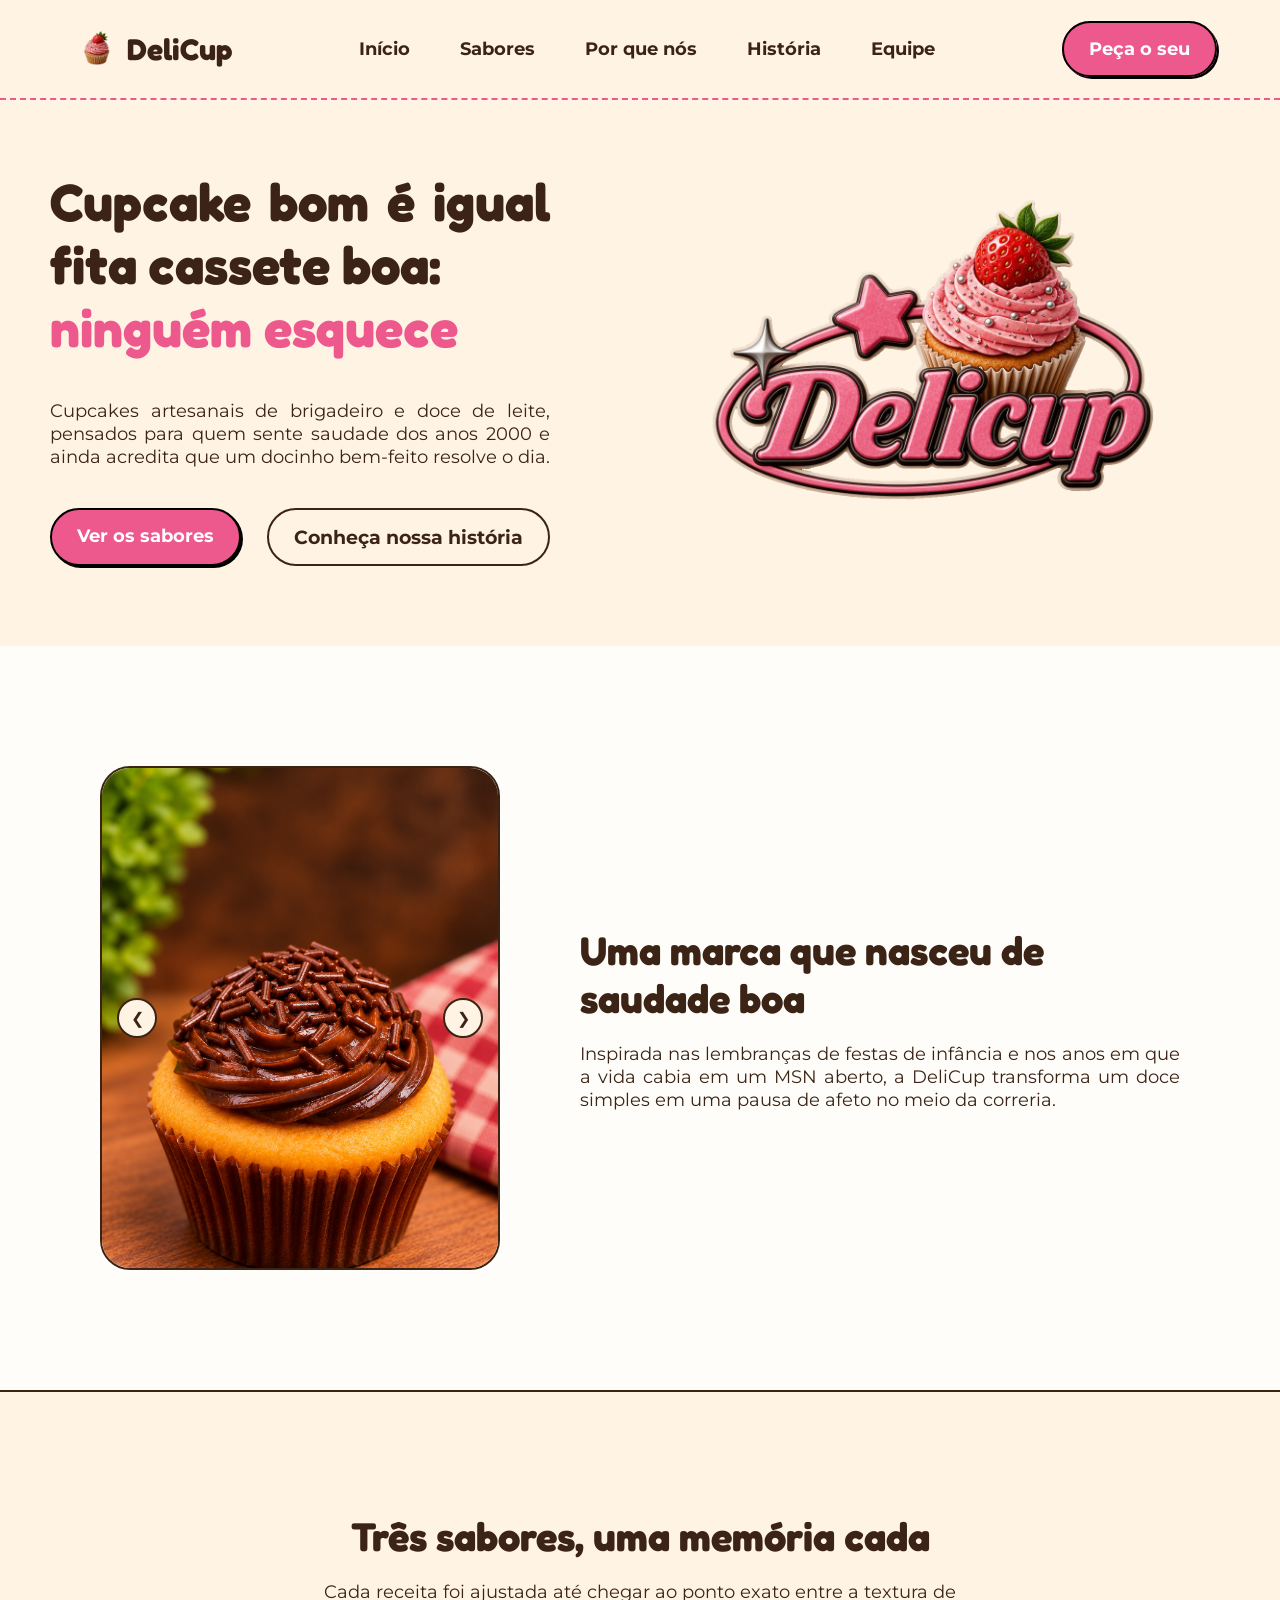
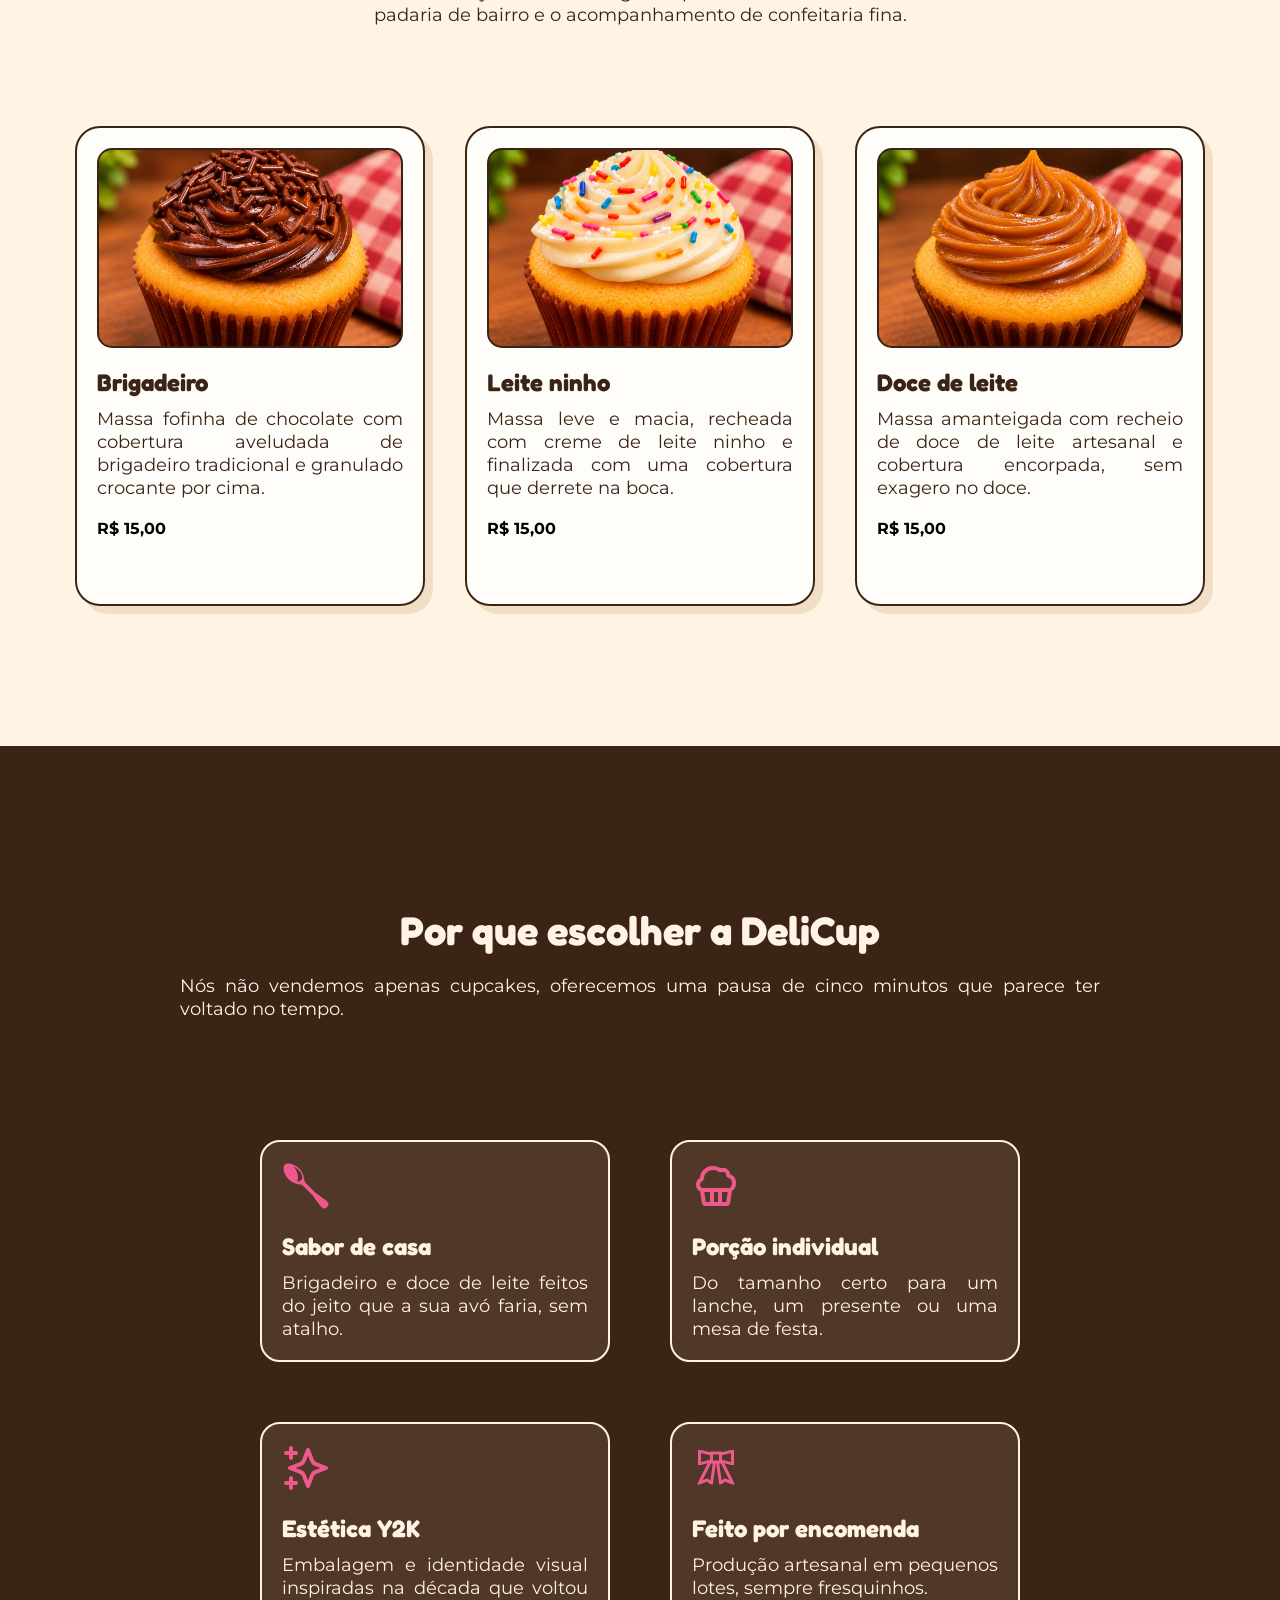
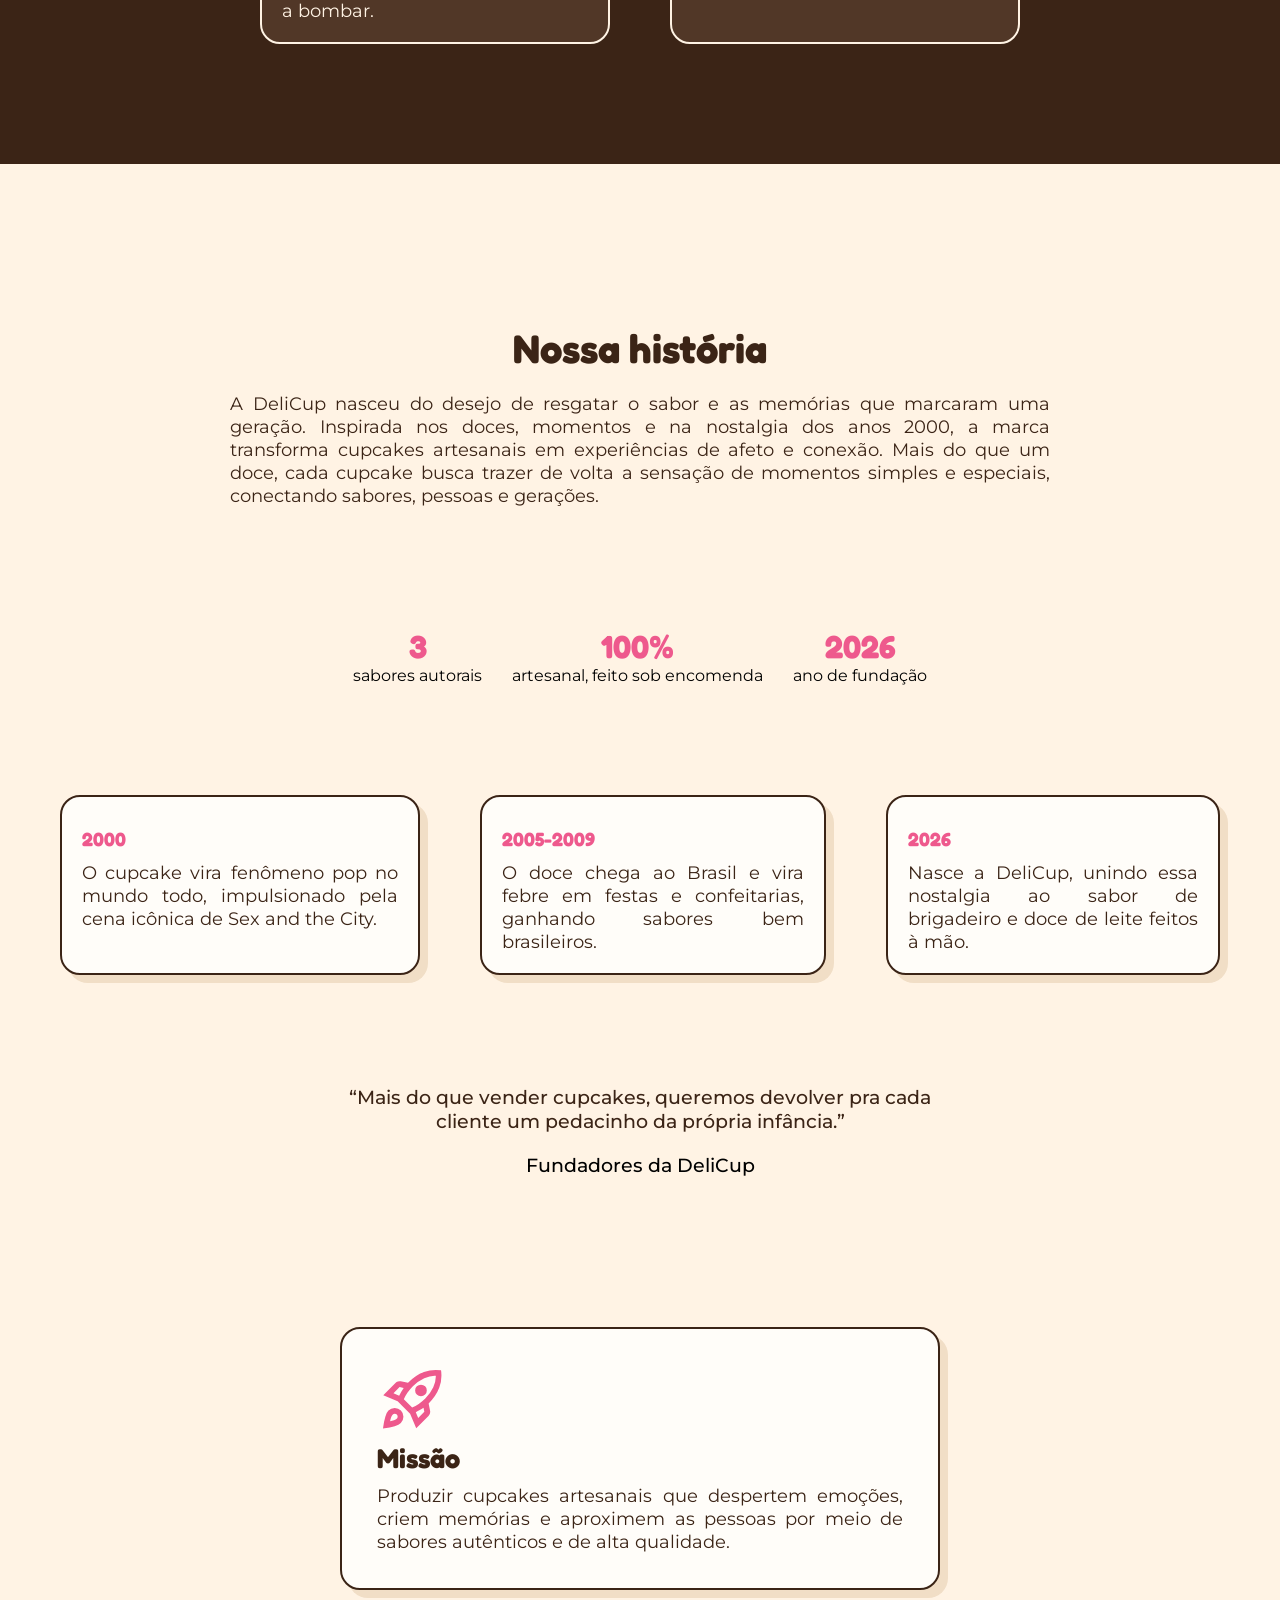
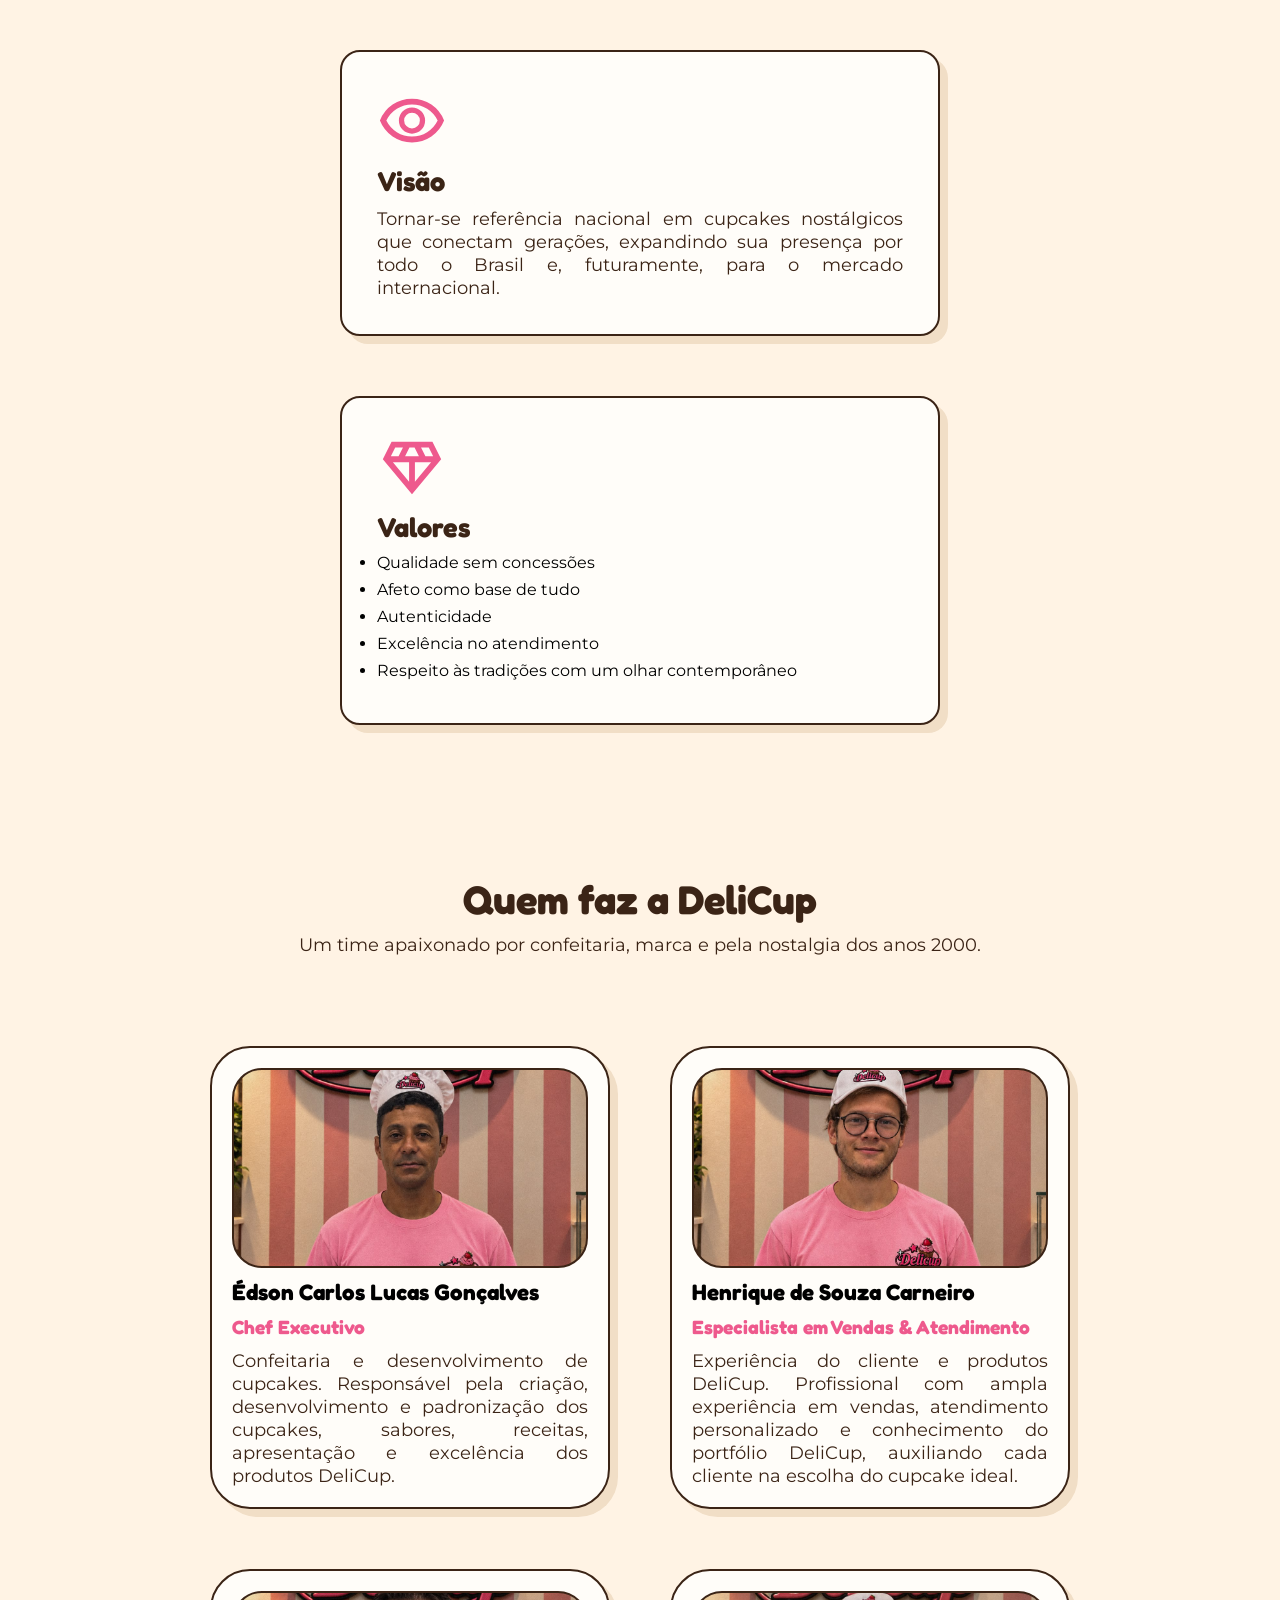
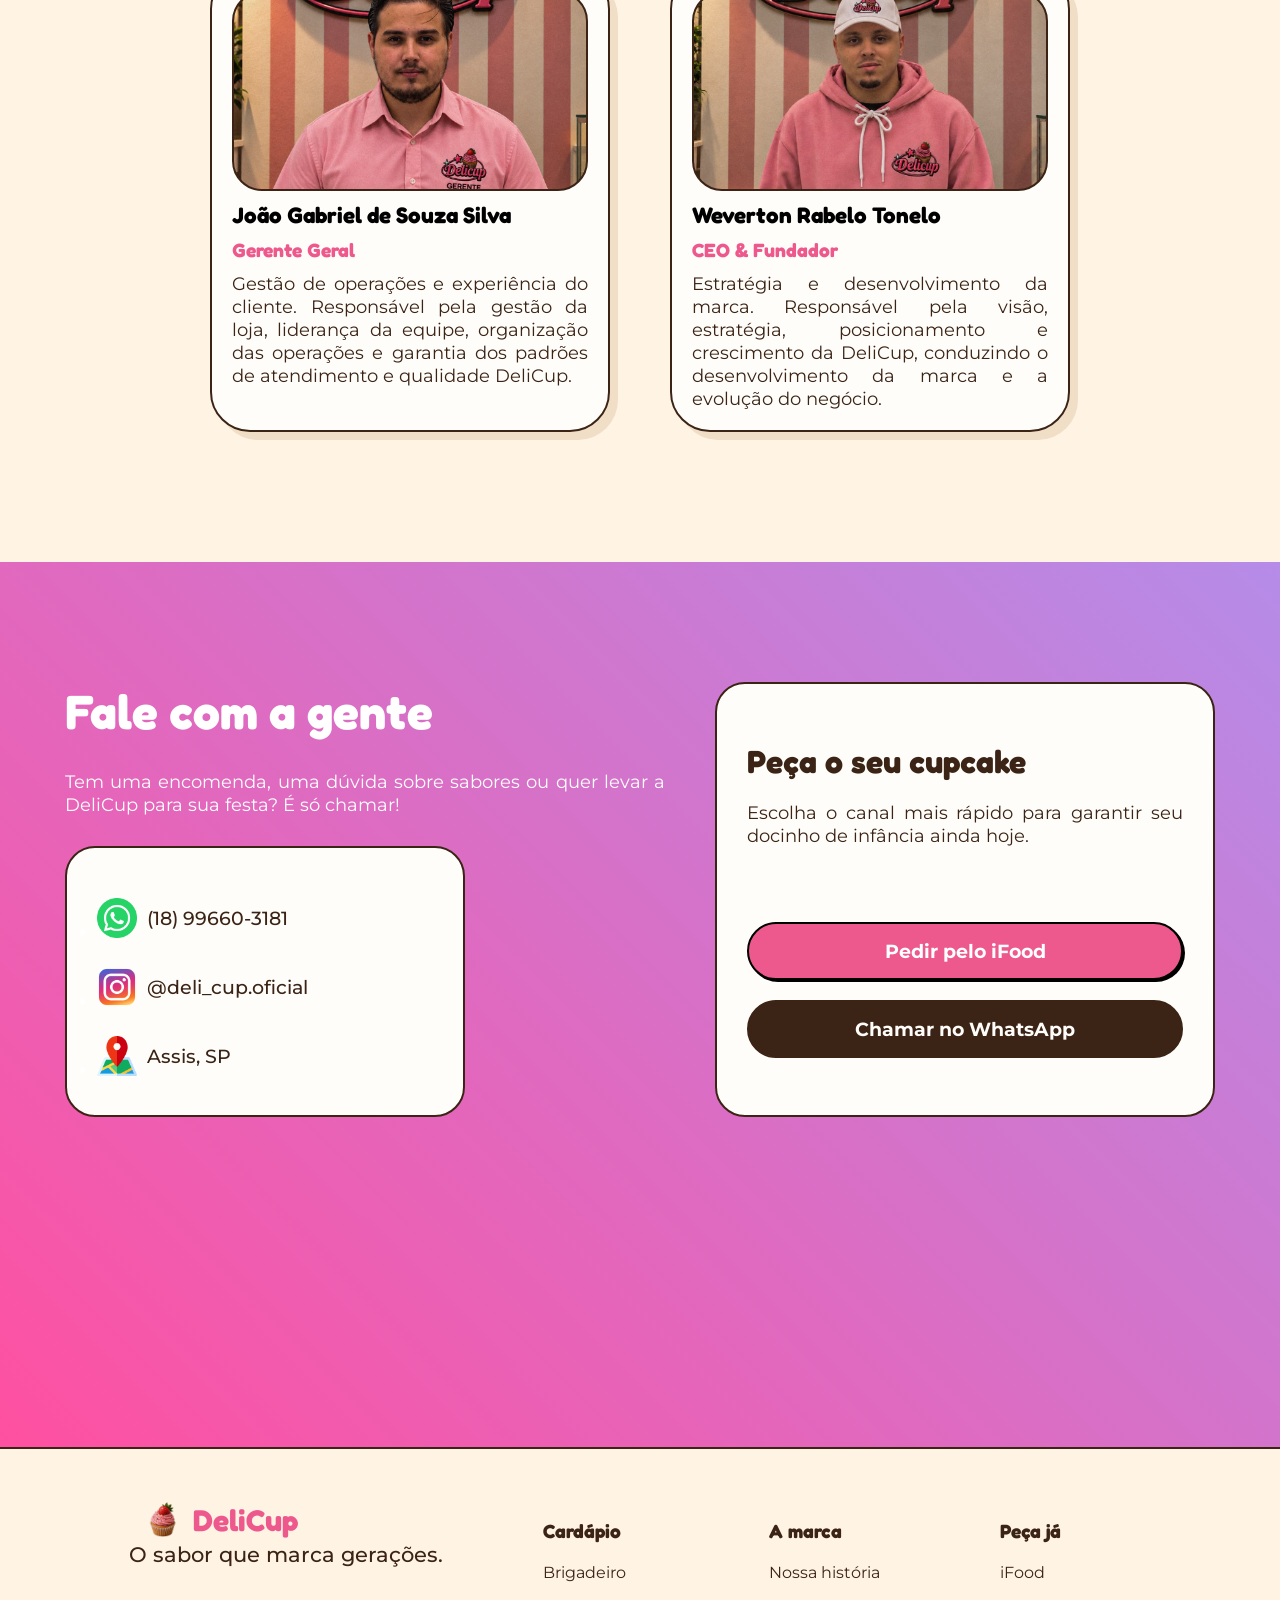
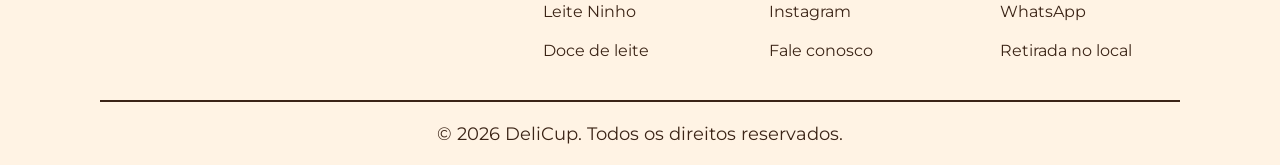
==== commit a5964024: "Update index.html" ====
--- a/index.html
+++ b/index.html
@@ -173,15 +173,15 @@
             <p>A DeliCup nasceu do desejo de resgatar o sabor e as memórias que marcaram uma geração. Inspirada nos doces, momentos e na nostalgia dos anos 2000, a marca transforma cupcakes artesanais em experiências de afeto e conexão. Mais do que um doce, cada cupcake busca trazer de volta a sensação de momentos simples e especiais, conectando sabores, pessoas e gerações.</p>
         </div>
         <div class="nh-content1">
-            <div class="">
+            <div class="nh-content1-describe">
                 <h3>3</h3>
                 <span>sabores autorais</span>
             </div>
-            <div>
+            <div class="nh-content1-describe">
                 <h3>100%</h3>
                 <span>artesanal, feito sob encomenda</span>
             </div>
-            <div>
+            <div class="nh-content1-describe">
                 <h3>2026</h3>
                 <span>ano de fundação</span>
             </div>
@@ -321,8 +321,8 @@
                     <p>Escolha o canal mais rápido para garantir seu docinho de infância ainda hoje.</p>
                 </div>
                 <div class="contato-pedido-btn">
-                    <a href="#" class="btn1">Pedir pelo iFood</a>
-                    <a href="#" class="btn2">Chamar no WhatsApp</a>
+                    <a href="#contato" class="btn1">Pedir pelo iFood</a>
+                    <a href="https://wa.me/5518996603181" class="btn2">Chamar no WhatsApp</a>
                 </div>
             </div>
         </div>
@@ -353,7 +353,7 @@
                     <h5>Cardápio</h5>
                     <ul>
                         <li><a href="#produtos">Brigadeiro</a></li>
-                        <li><a href="#produtos">Ninho com Nutella</a></li>
+                        <li><a href="#produtos">Leite Ninho</a></li>
                         <li><a href="#produtos">Doce de leite</a></li>
                     </ul>
                 </div>
@@ -368,8 +368,8 @@
                 <div class="foot-links-part">
                     <h5>Peça já</h5>
                     <ul>
-                        <li><a href="#">iFood</a></li>
-                        <li><a href="#" target="_blank">WhatsApp</a></li>
+                        <li><a href="#contato">iFood</a></li>
+                        <li><a href="https://wa.me/5518996603181" target="_blank">WhatsApp</a></li>
                         <li><a href="#contato">Retirada no local</a></li>
                     </ul>
                 </div>
--- a/css/style.css
+++ b/css/style.css
@@ -275,6 +275,7 @@
 
 #home .btn1, .btn2 {
    font-size: 18px;
+   text-align: center;
 }
 
 @media (max-width: 920px) {
@@ -295,6 +296,12 @@
 
    #home-txtbtn {
       order: 2;
+   }
+}
+
+@media (max-width: 600px) {
+   #home .btn1, .btn2 {
+      width: 100%;
    }
 }
 
@@ -647,6 +654,10 @@
    color: var(--color-pink);
 }
 
+.nh-content1-describe {
+   text-align: center;
+}
+
 .nh-content2 {
    display: flex;
    flex-direction: row;
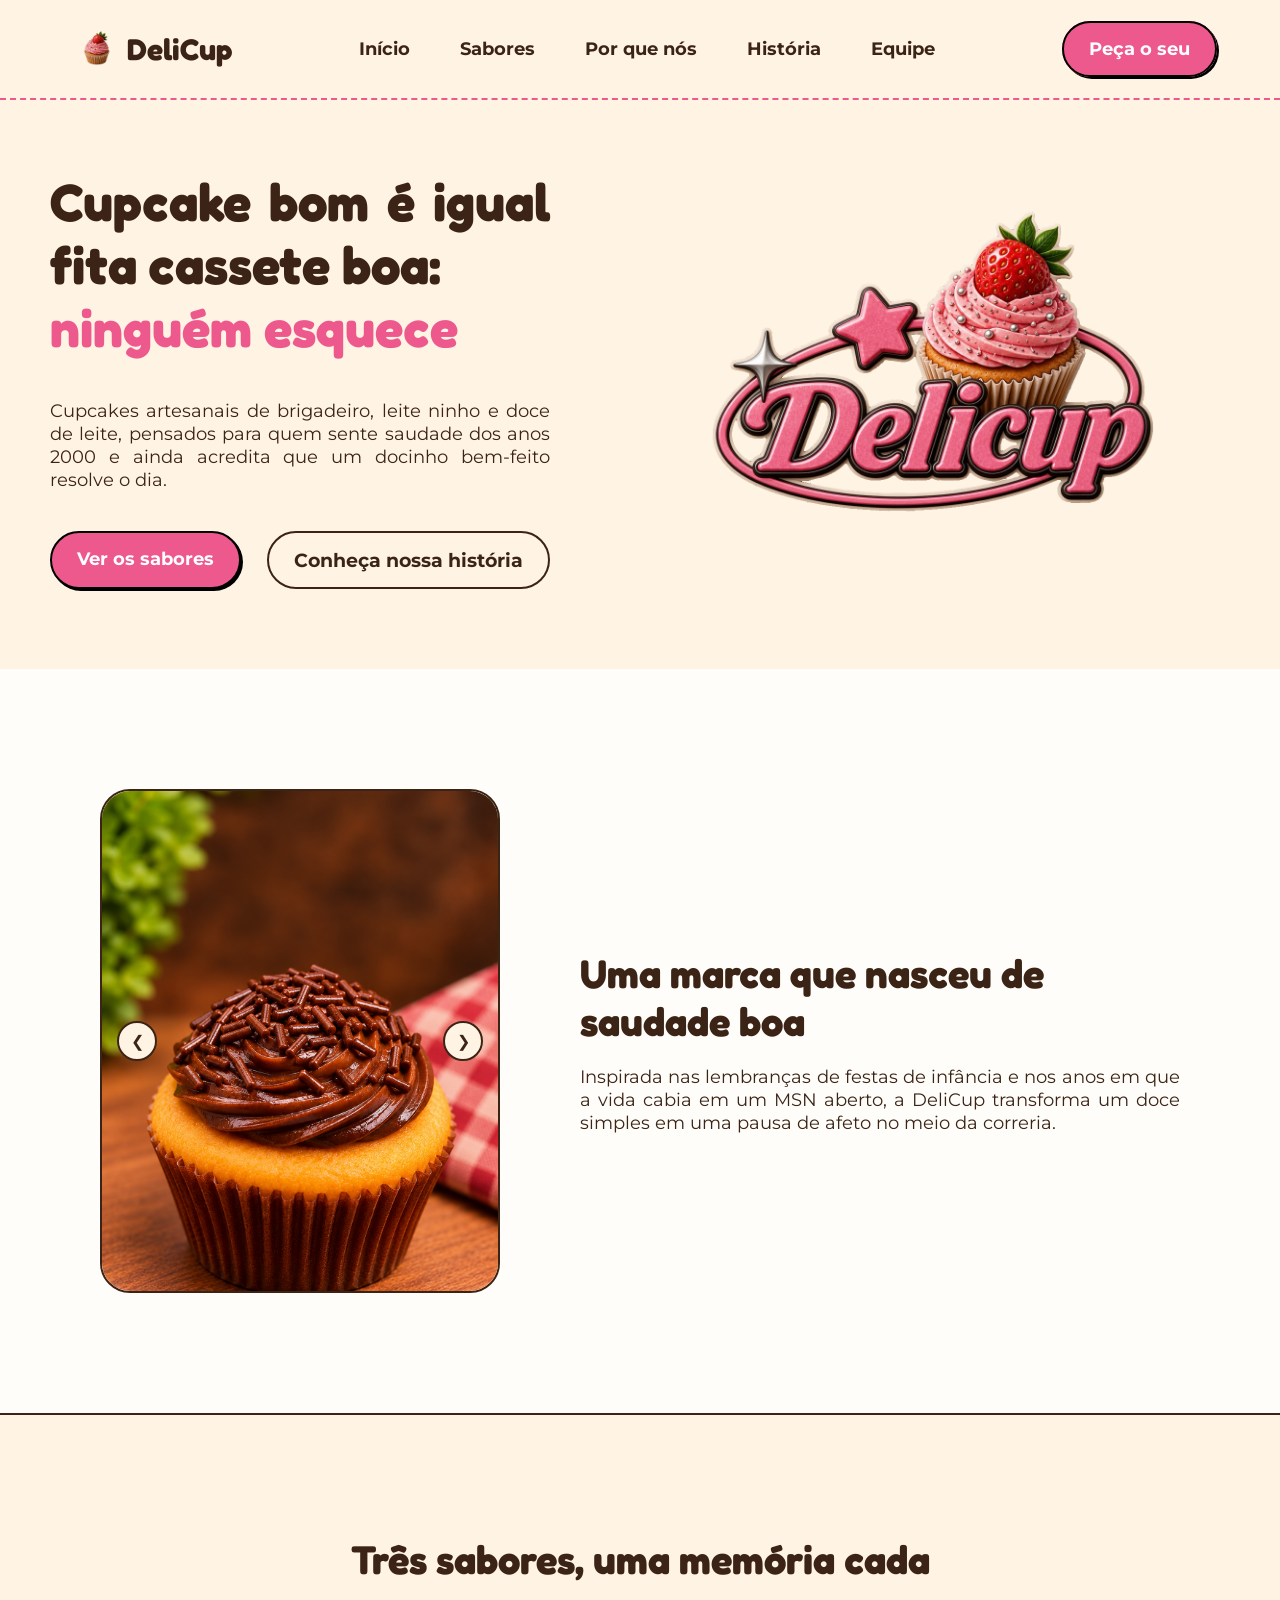
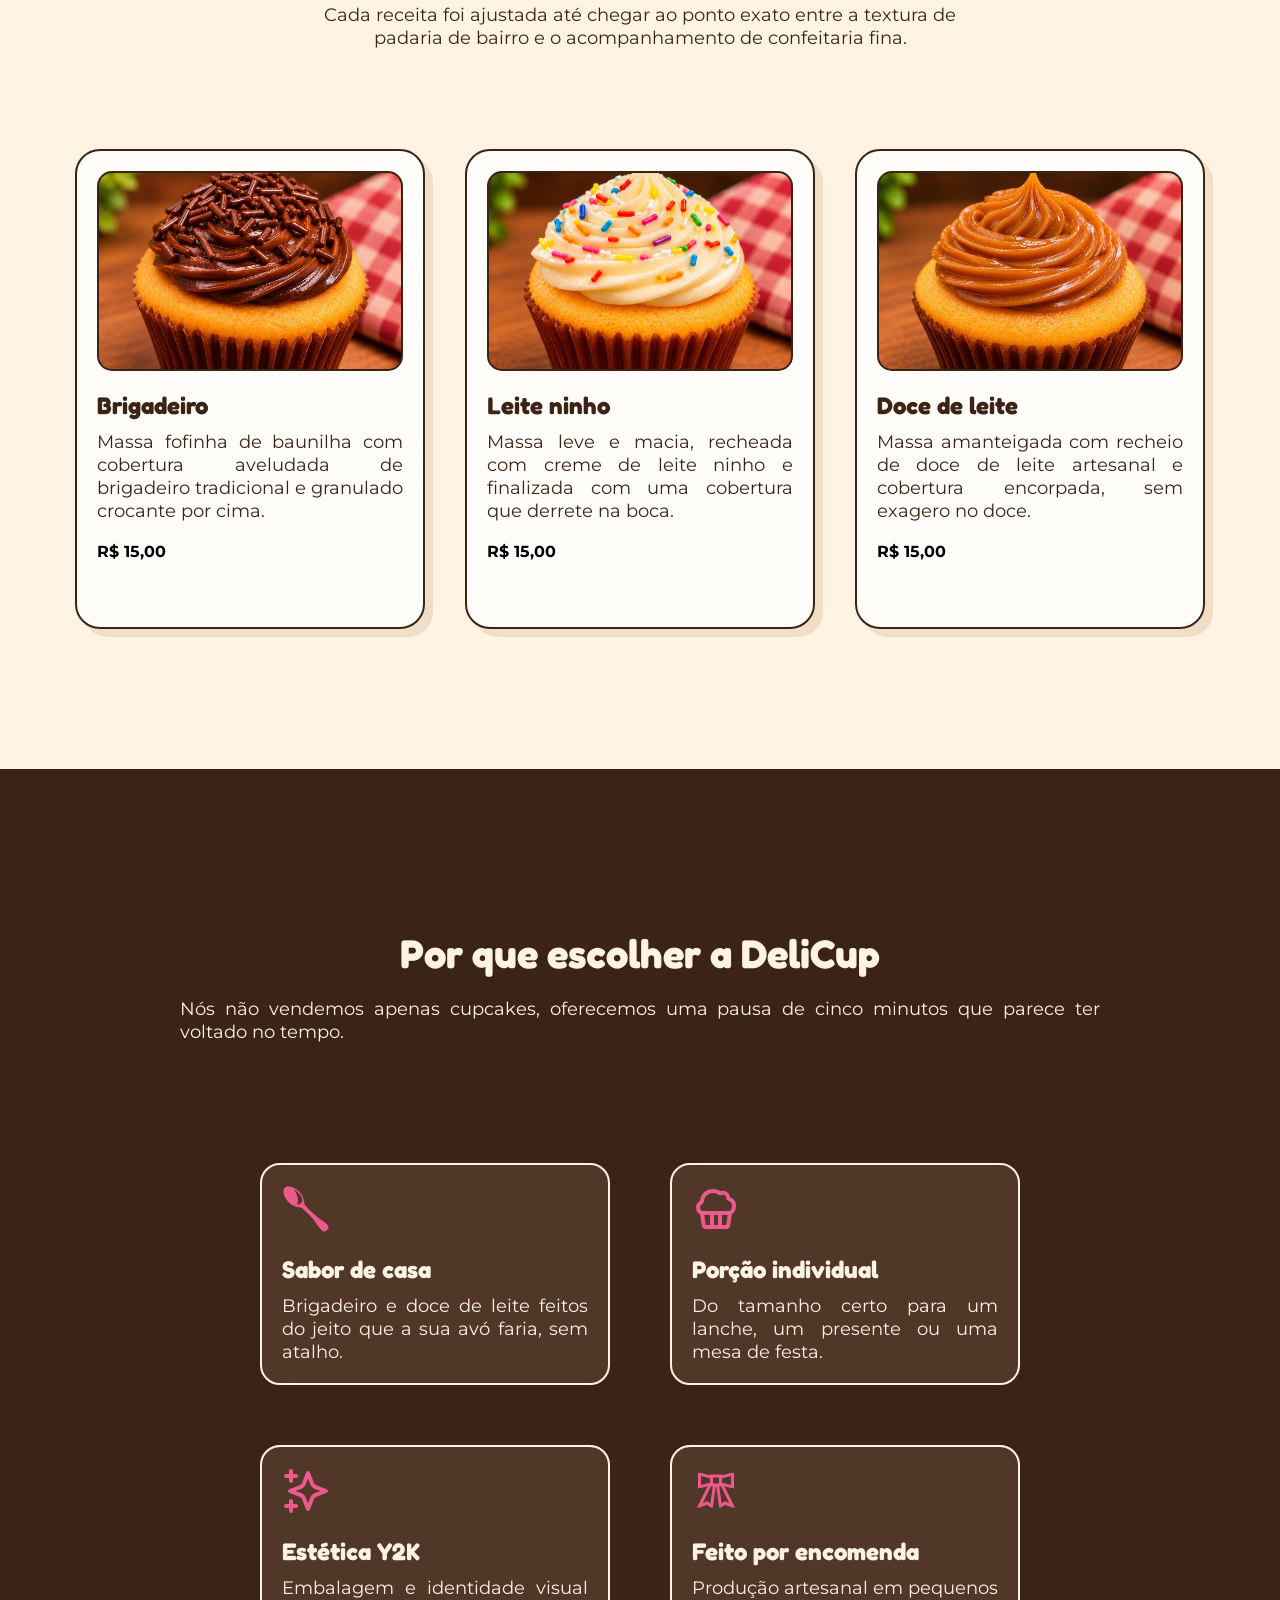
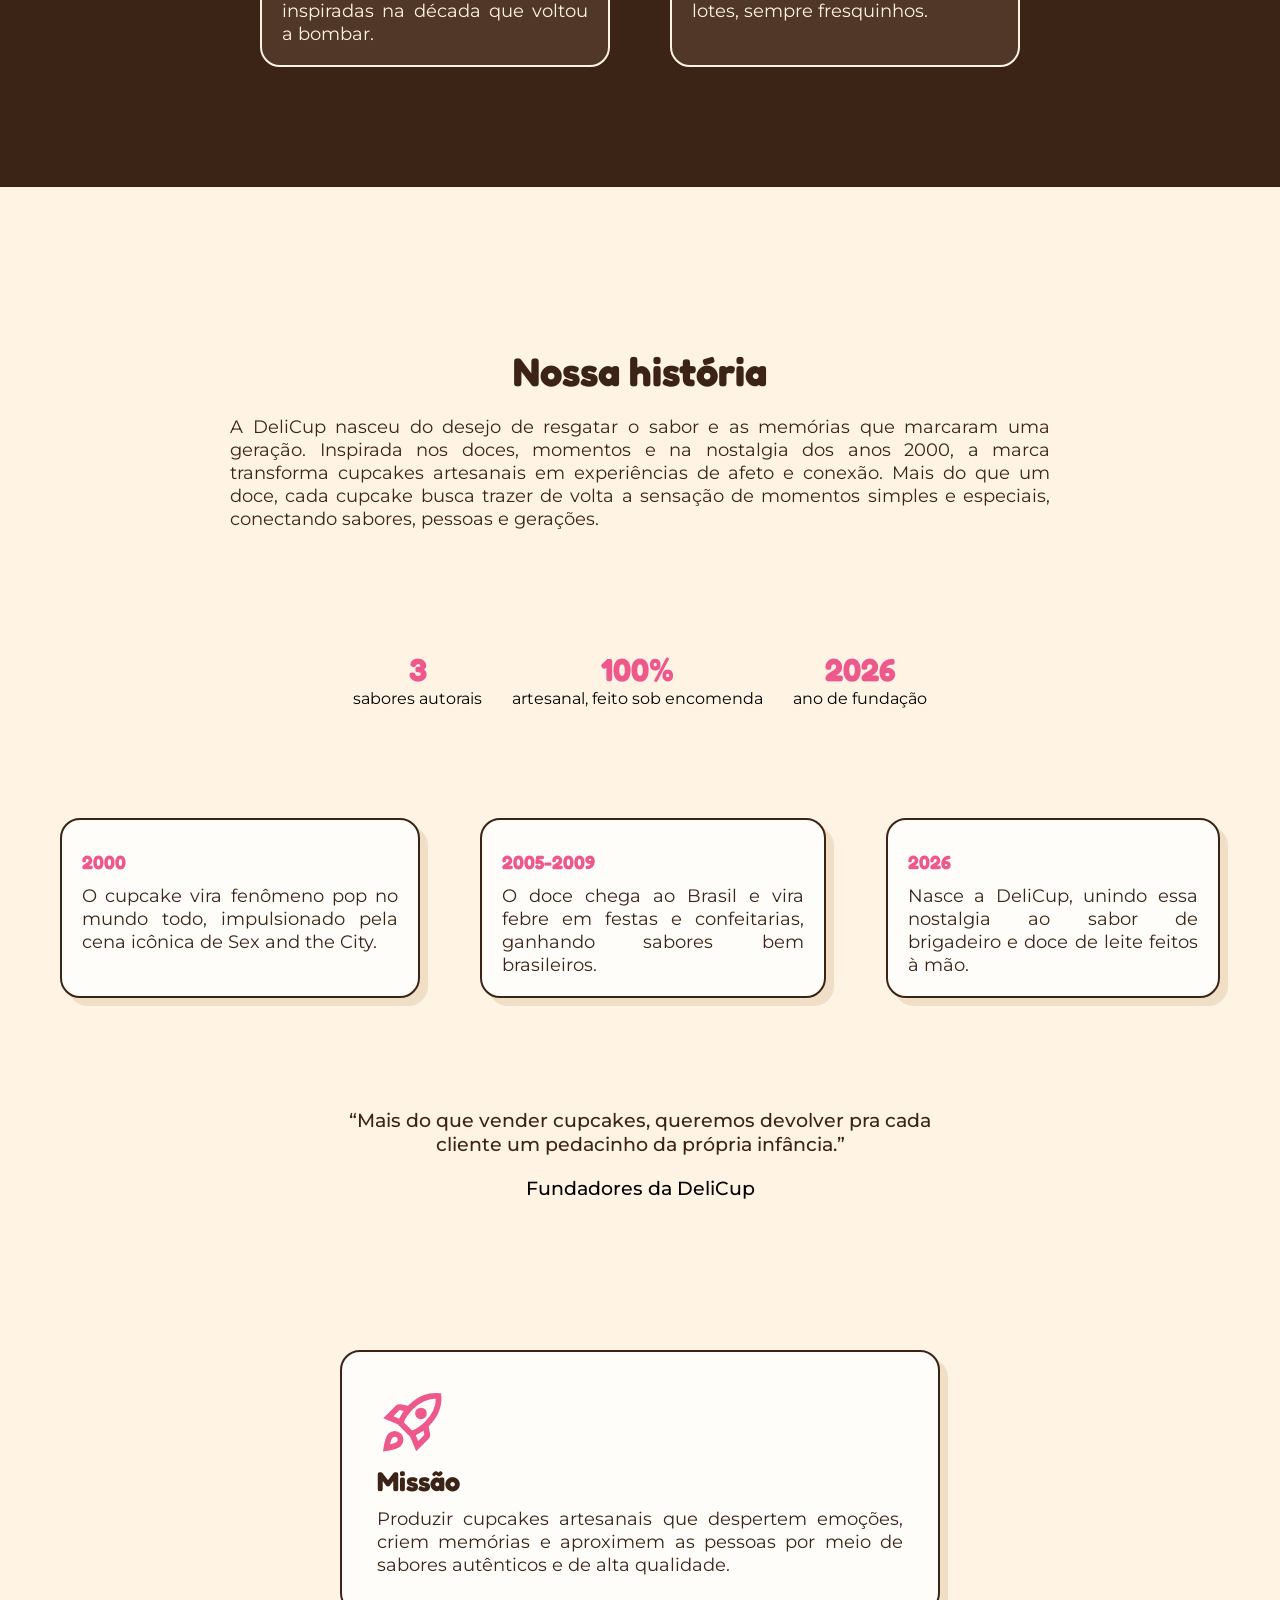
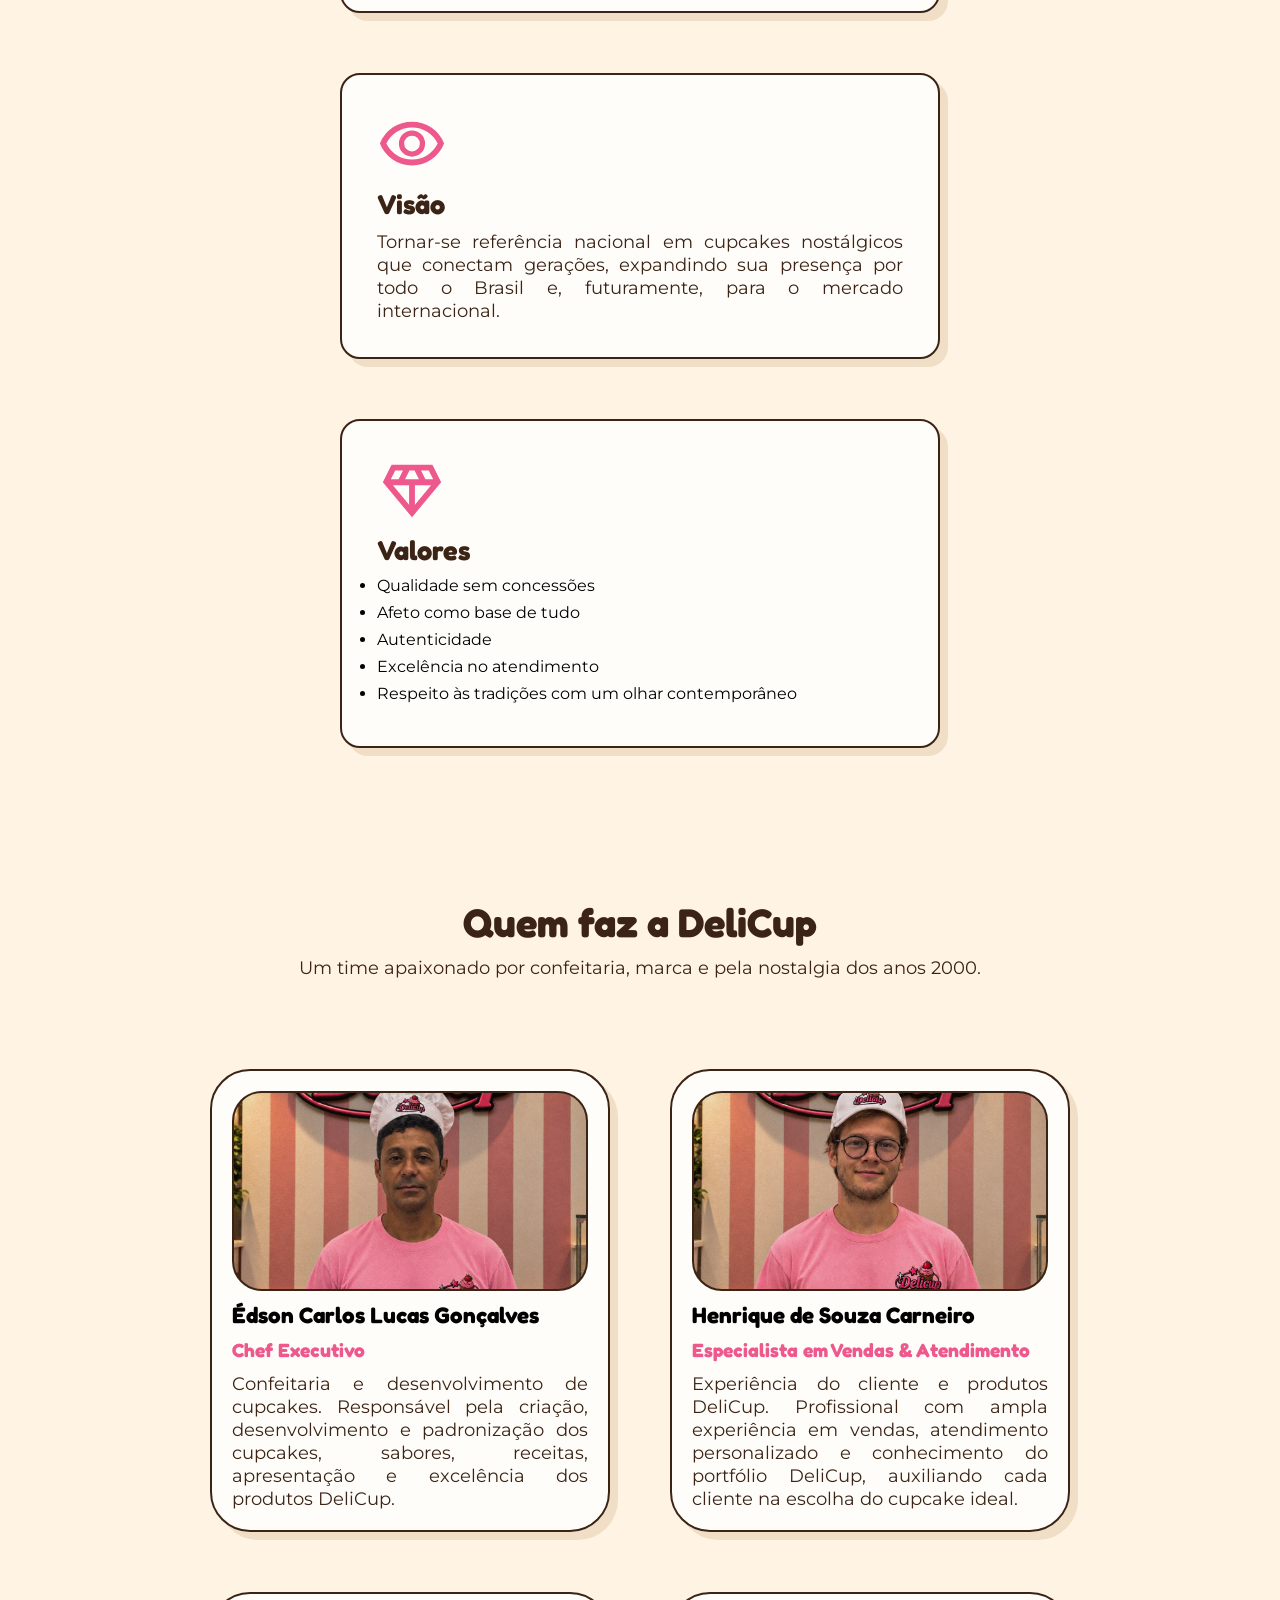
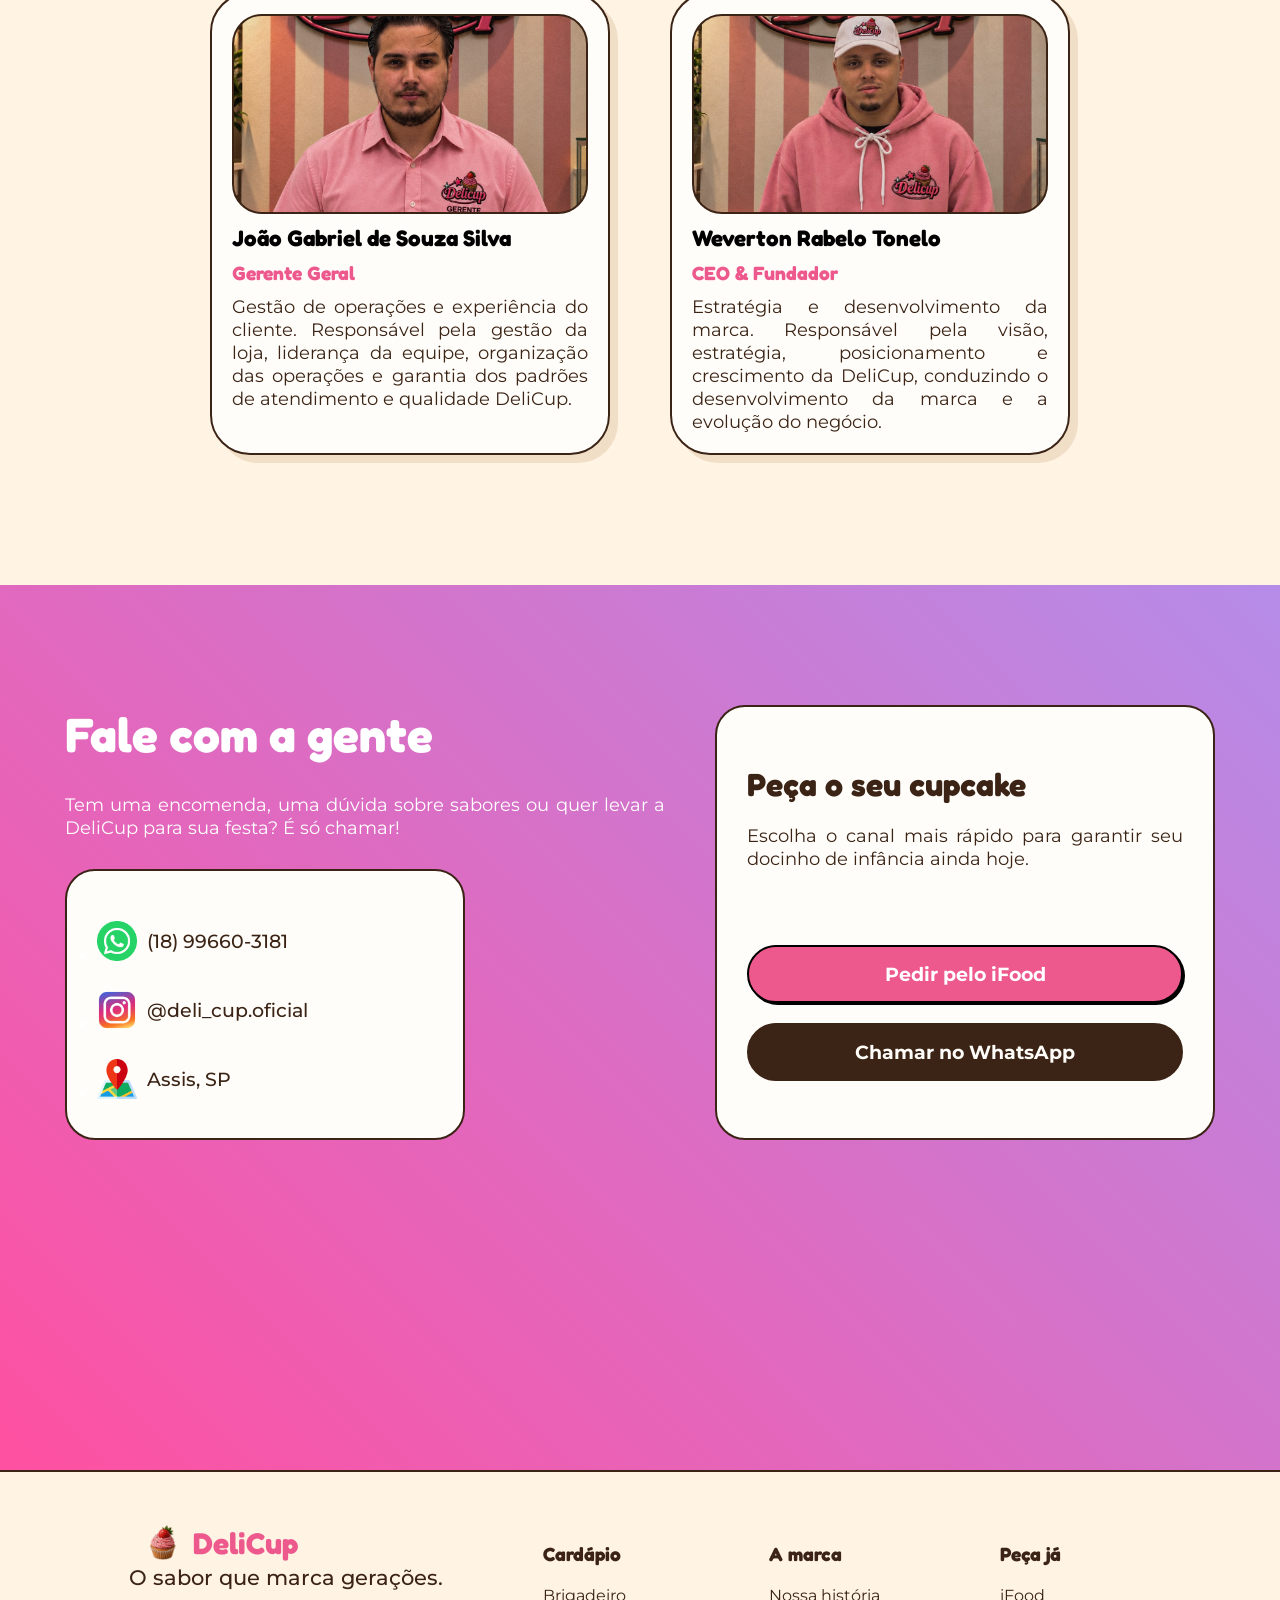
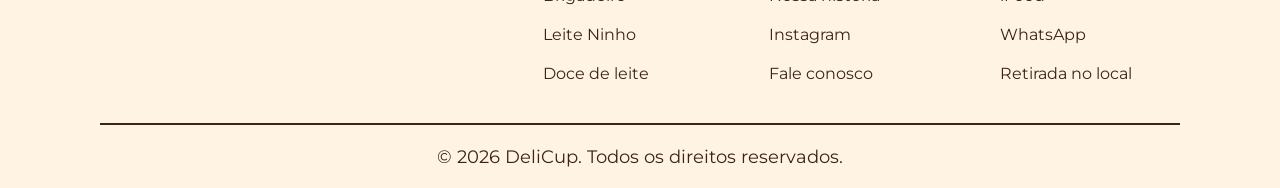
==== commit c31bbf3f: "att" ====
--- a/index.html
+++ b/index.html
@@ -54,7 +54,7 @@
                 <h1 class="title">Cupcake bom é igual fita cassete boa: <br><span>ninguém esquece</span></br></h1>
             </div>
             <div class="home-txtbtn" id="home-txt">
-                <p>Cupcakes artesanais de brigadeiro e doce de leite, pensados para quem sente saudade dos anos 2000 e ainda acredita que um docinho bem-feito resolve o dia.</p>
+                <p>Cupcakes artesanais de brigadeiro, leite ninho e doce de leite, pensados para quem sente saudade dos anos 2000 e ainda acredita que um docinho bem-feito resolve o dia.</p>
             </div>
             <div class="home-txtbtn" id="home-btn">
                 <a href="#produtos" class="btn1">Ver os sabores</a>
@@ -100,7 +100,7 @@
             <div class="produtos-cards">
                 <div class="produtos-img produtos-img1"></div>
                 <h3 class="title">Brigadeiro</h3>
-                <p>Massa fofinha de chocolate com cobertura aveludada de brigadeiro tradicional e granulado crocante por cima.</p>
+                <p>Massa fofinha de baunilha com cobertura aveludada de brigadeiro tradicional e granulado crocante por cima.</p>
                 <h4>R$ 15,00</h4>
             </div>
             <div class="produtos-cards">
--- a/css/style.css
+++ b/css/style.css
@@ -17,7 +17,7 @@
 
 :root {
    --color-pink: #ee598d;
-   --color-bege: #FFF3E4;
+   --color-bege: #fff3e4;
    --color-lightbege: #FFFDF9;
    --color-brown: #3B2416;
    --color-lightbrown: #513727;
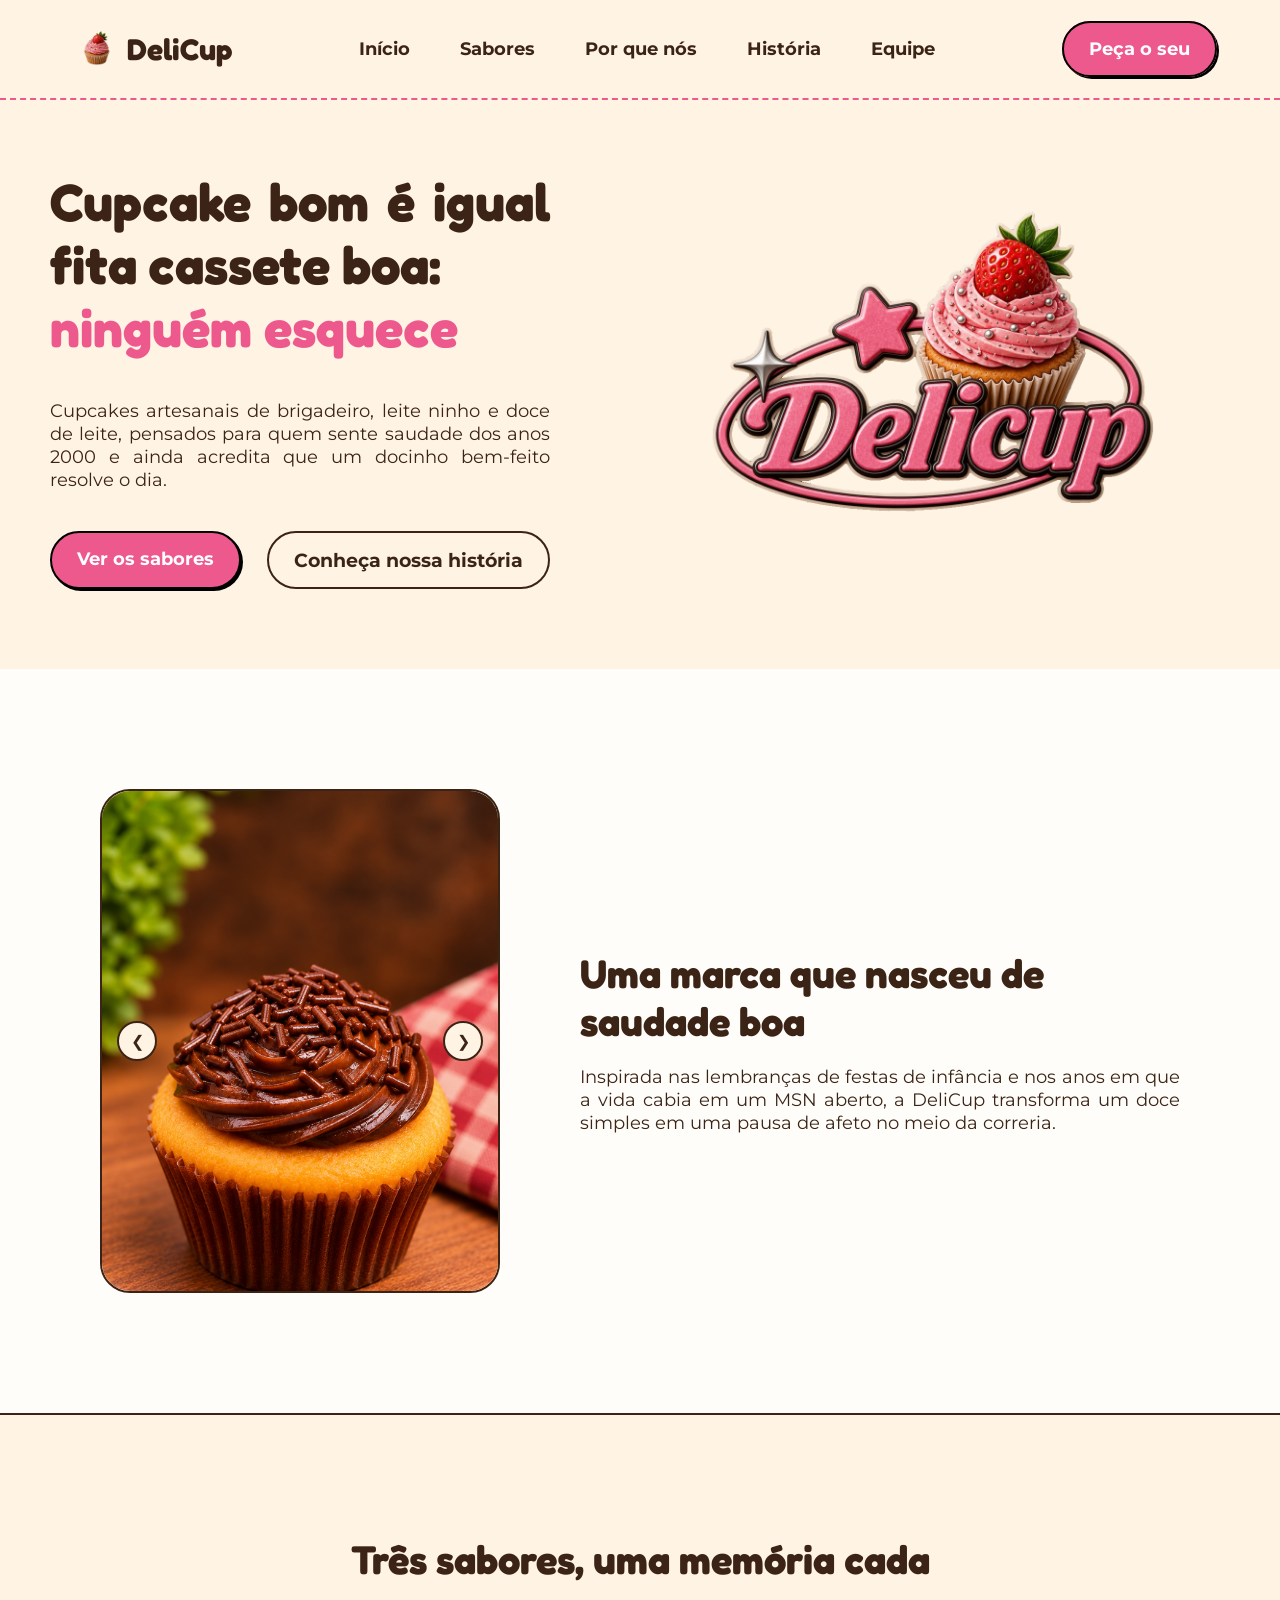
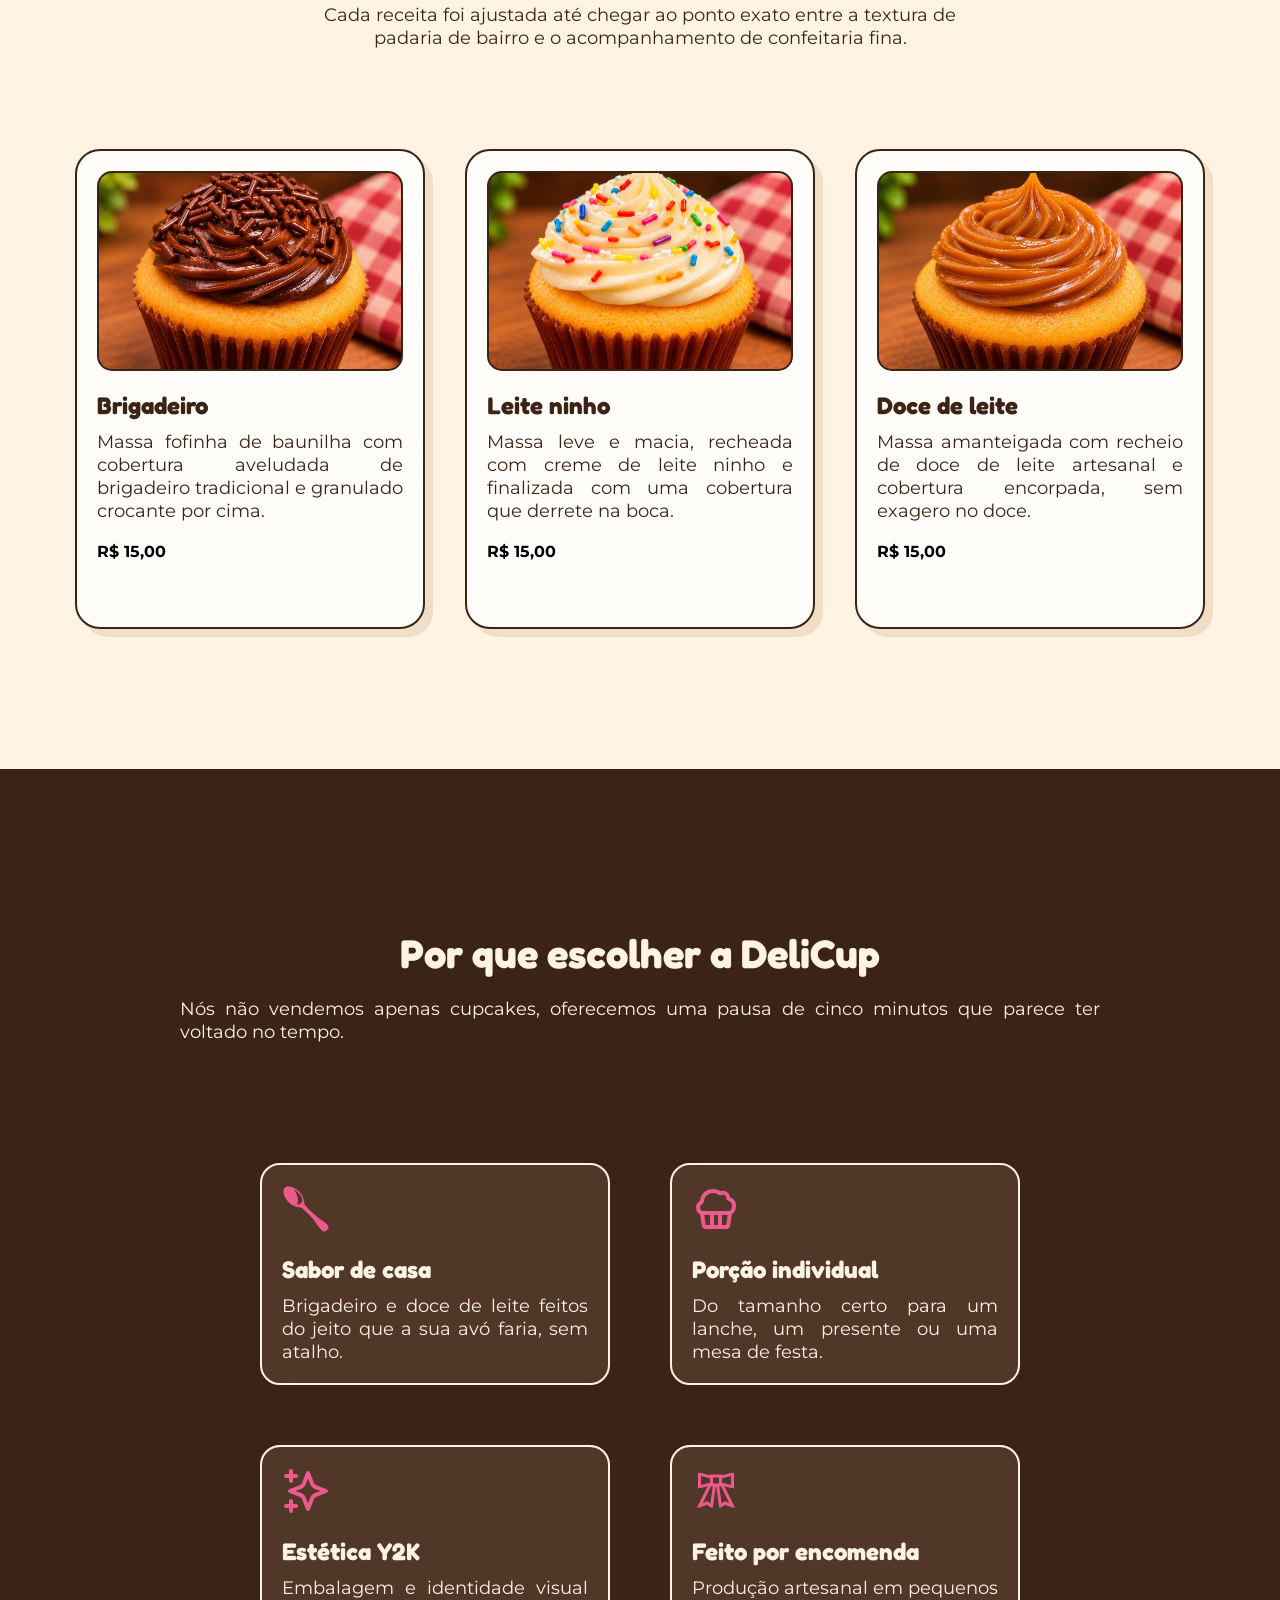
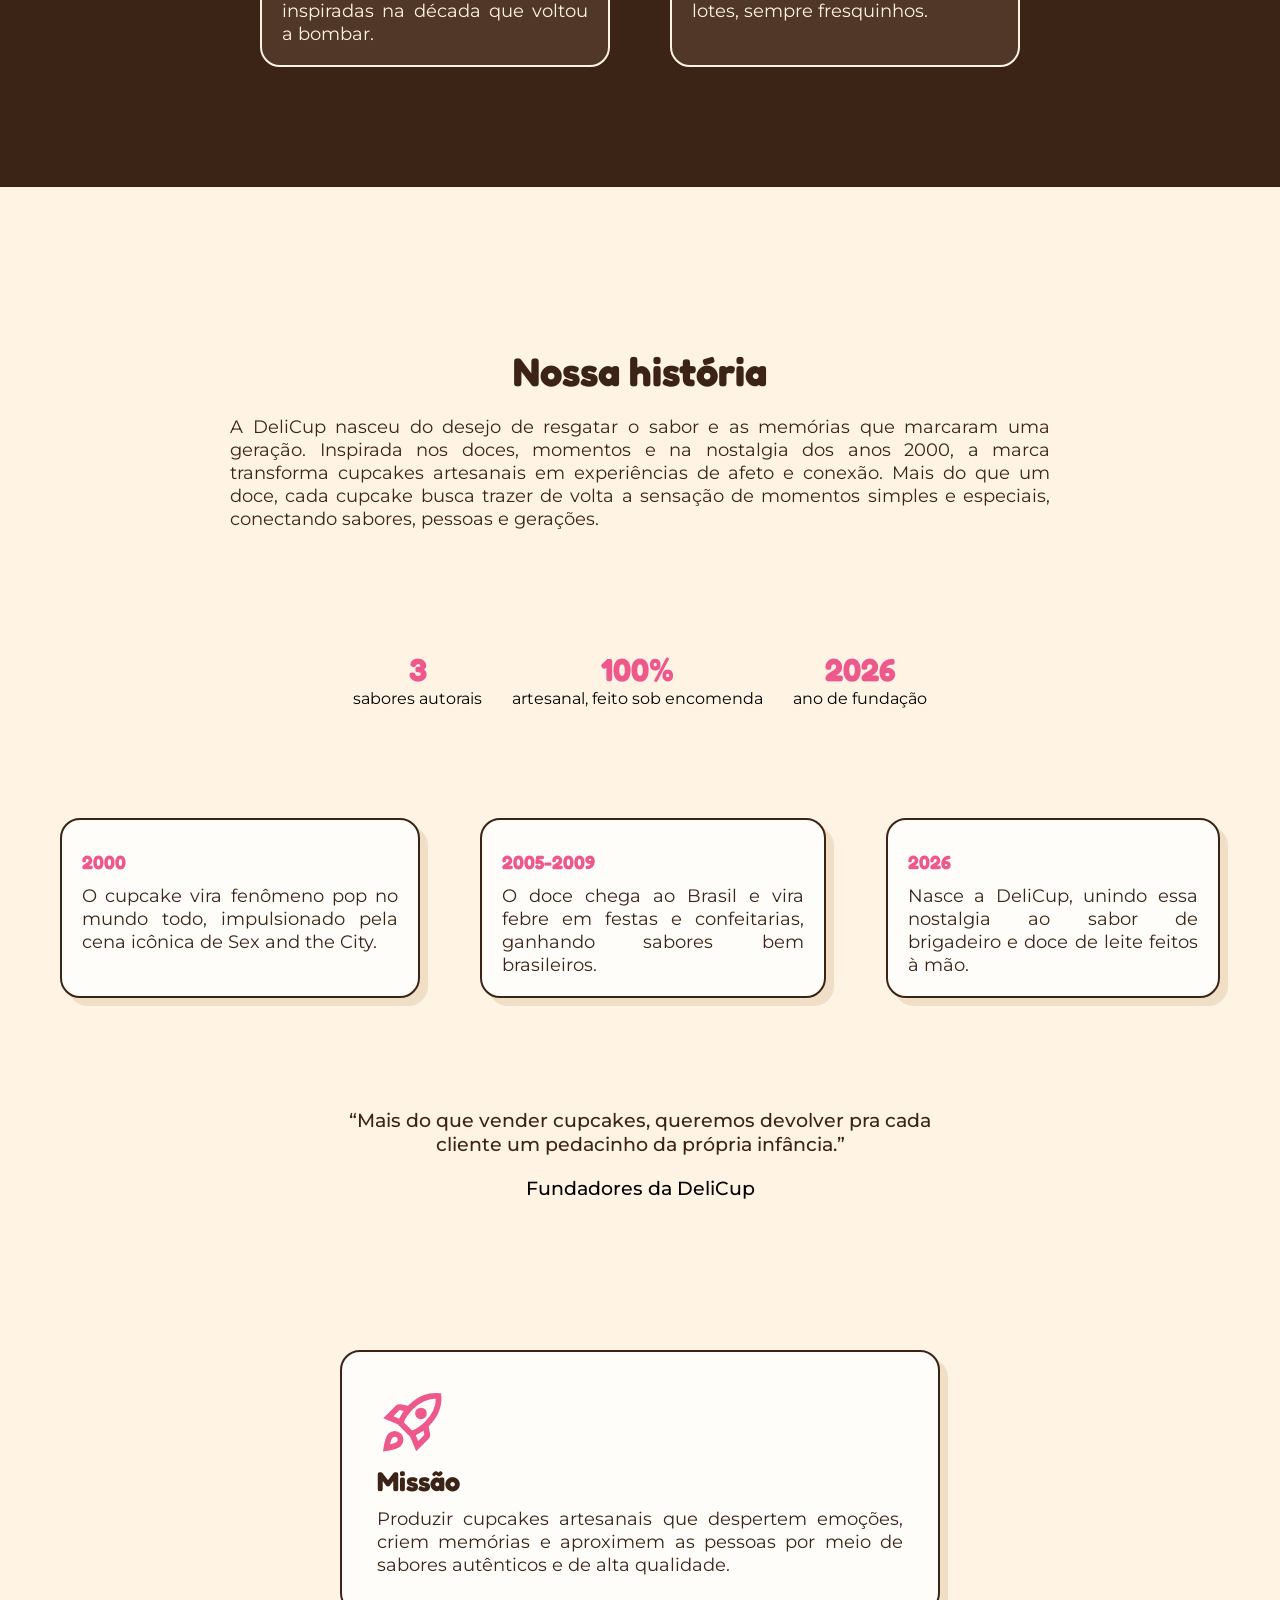
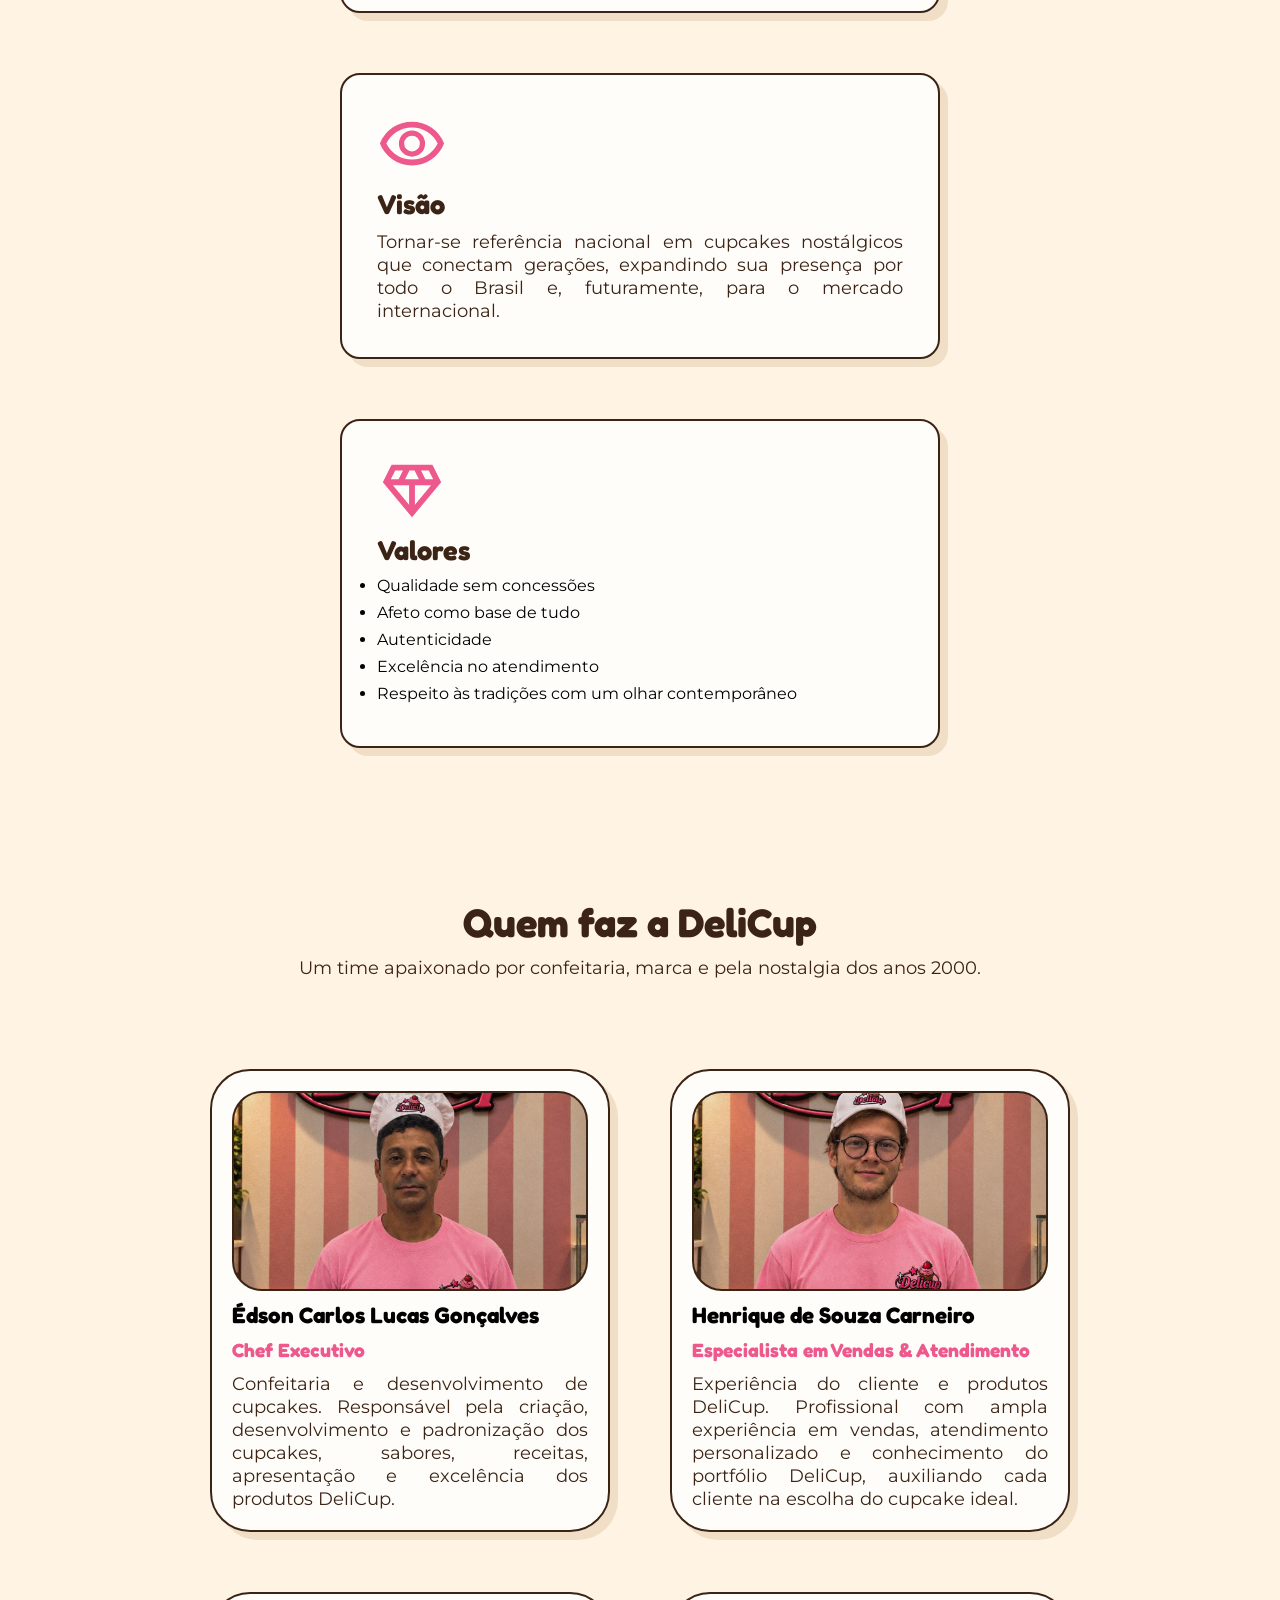
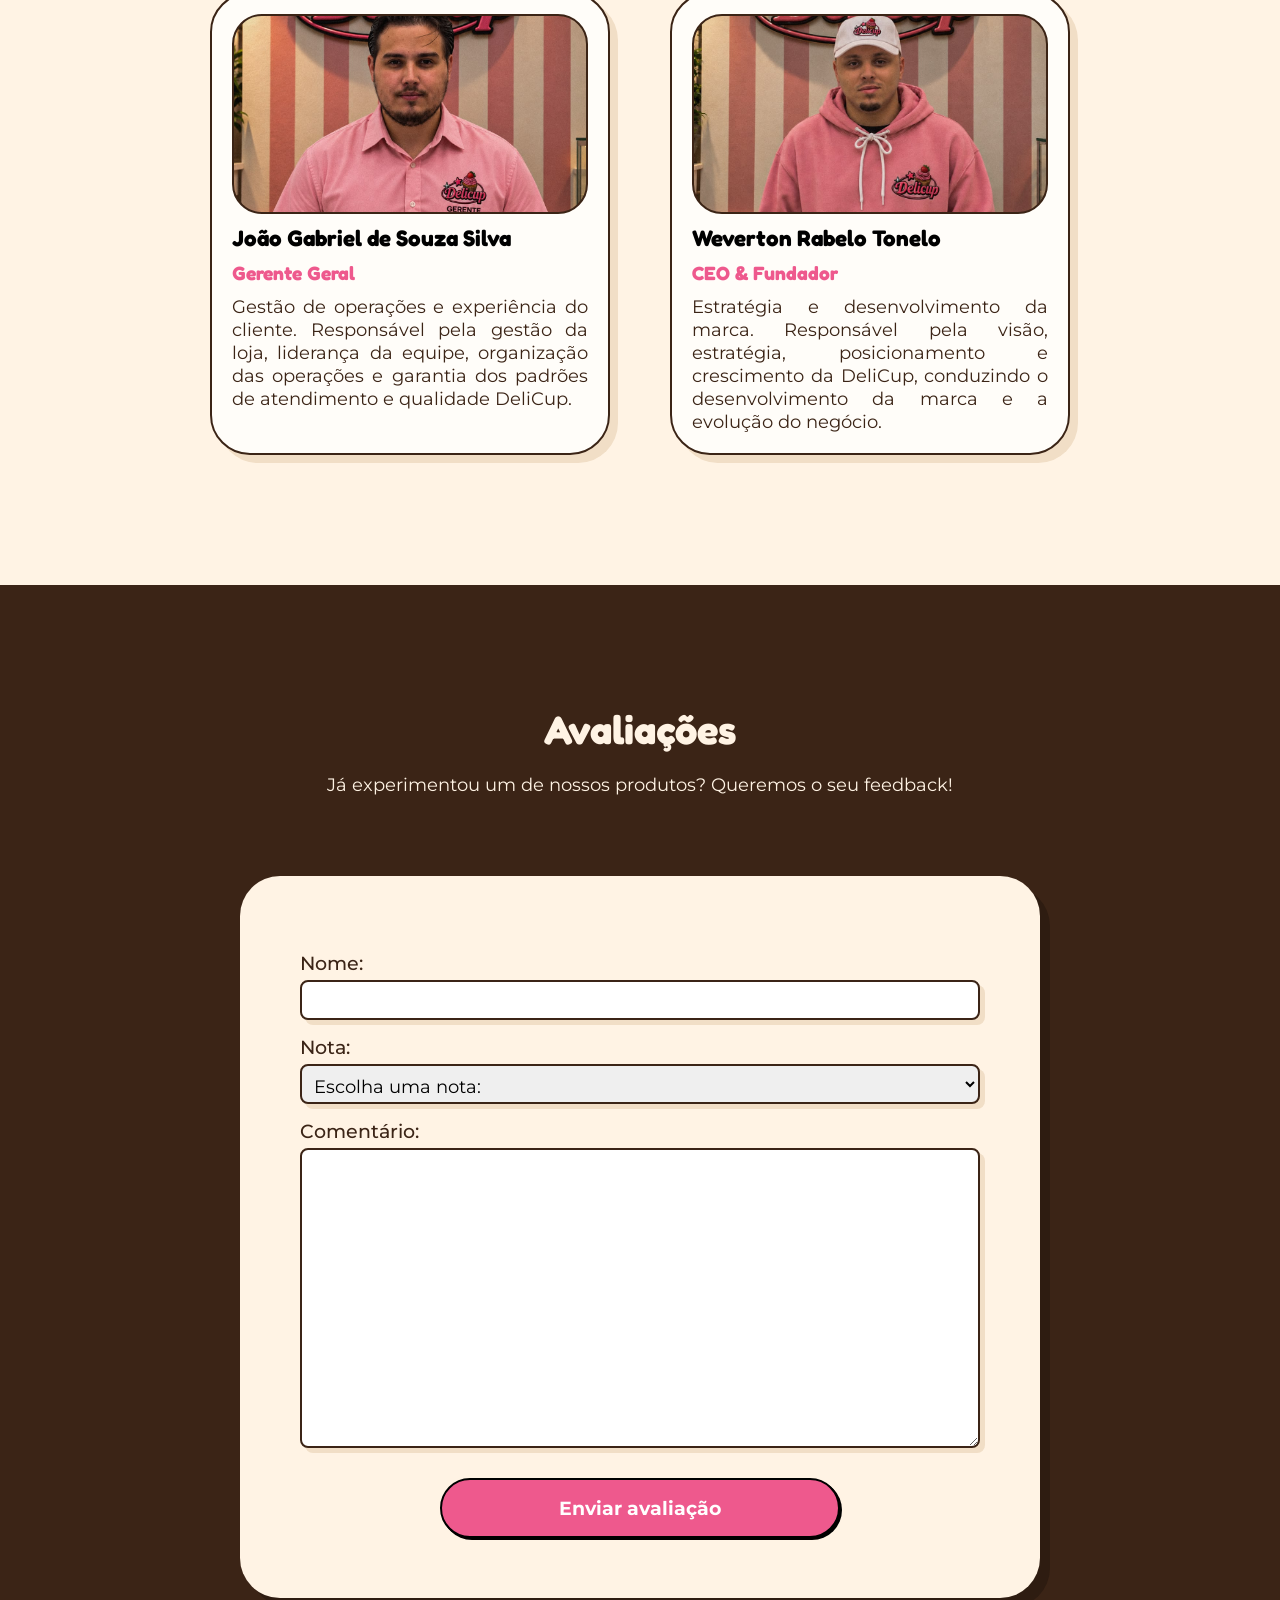
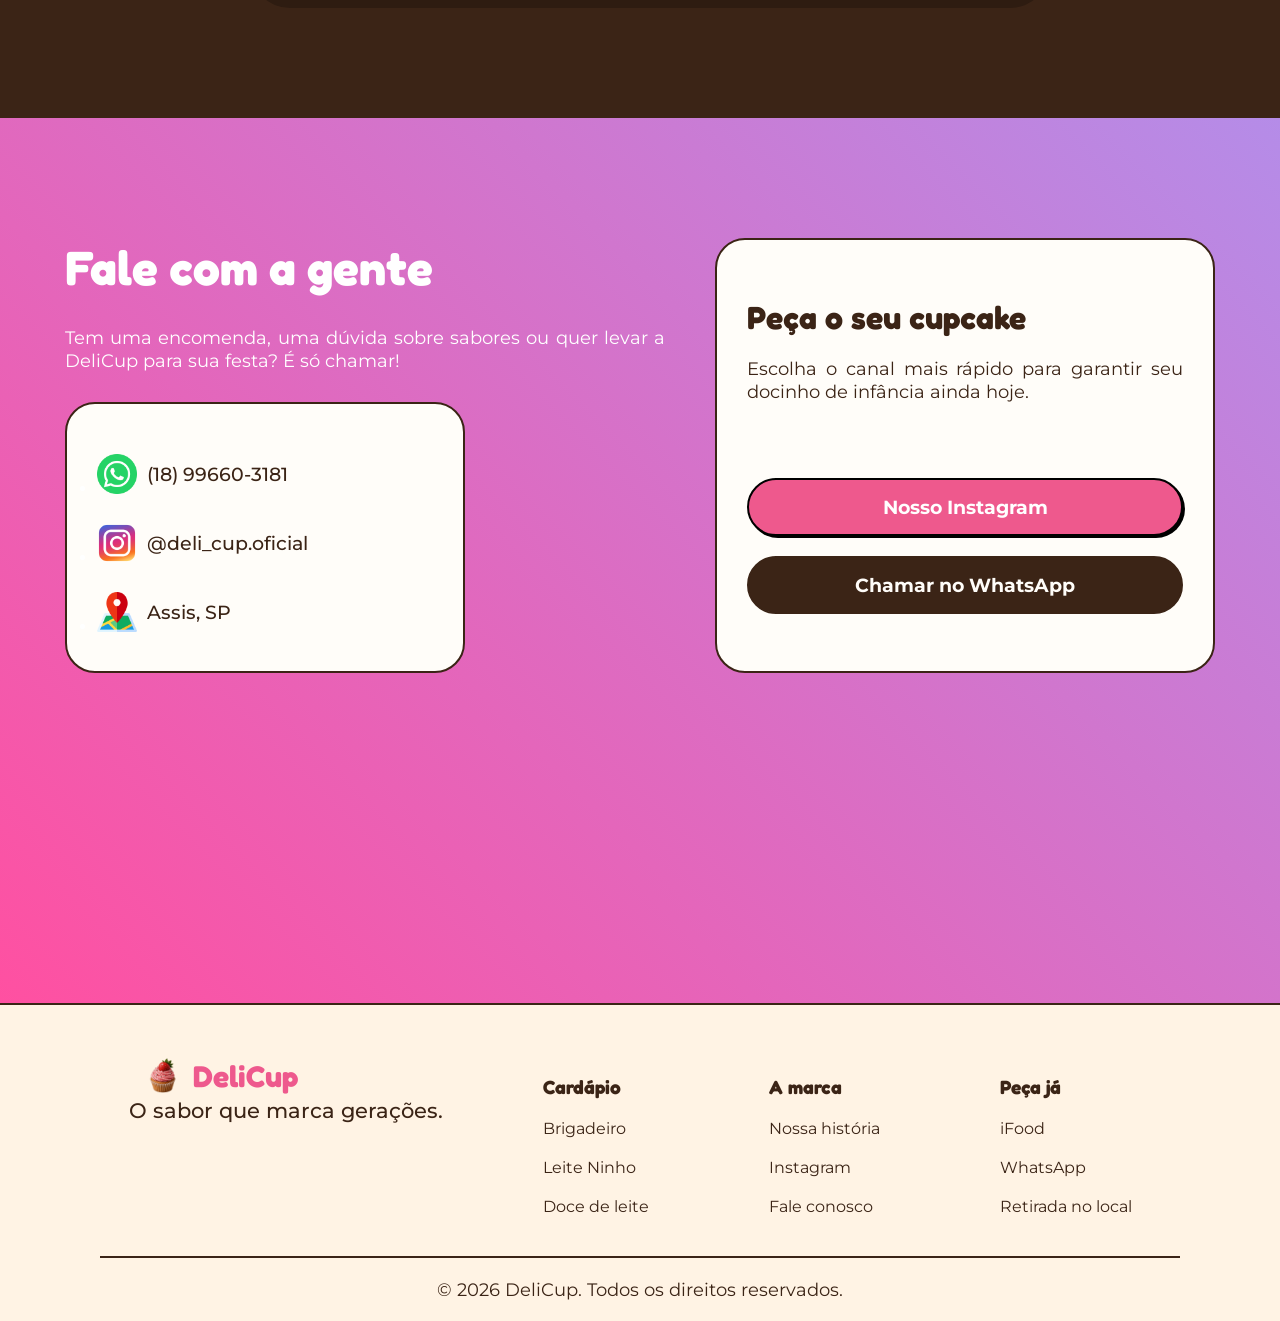
==== commit a7fe51e4: "Adição do campo de avaliação" ====
--- a/index.html
+++ b/index.html
@@ -5,7 +5,7 @@
     <meta name="viewport" content="width=device-width, initial-scale=1.0">
     <title>DeliCup</title>
     <link rel="stylesheet" href="css/style.css">
-    <link rel="shortcut icon" href="images/DeliCupCupcake.png" type="image/x-icon">
+    <link rel="shortcut icon" href="images/DeliCupLogo.png" type="image/x-icon">
 </head>
 <body>
 
@@ -290,9 +290,44 @@
         </div>
     </section>
 
-
-    <!-- ============================================================
-         SEÇÃO 9 — CONTATO / LOCALIZAÇÃO
+    <!-- ============================================================
+         SEÇÃO 9 — AVALIAÇÃO
+         Responsável: (Thiago)
+    ============================================================= -->
+    <section id="avaliacao" class="section">
+        <div class="avaliacao-title">
+            <h2 class="title">Avaliações</h2>
+            <p>Já experimentou um de nossos produtos? Queremos o seu feedback!</p>
+        </div>
+        <div class="avaliacao-form">
+            <form action="" method="post" id="form">
+                <label for="nome">Nome: </label>
+                <input type="text" name="nome" id="nome" required>
+
+                <label for="nota">Nota: </label>
+                <select name="nota" id="nota" required>
+                    <option value="" disabled selected>Escolha uma nota: </option>
+                    <option value="1">Excelente</option>
+                    <option value="2">Muito bom</option>
+                    <option value="3">Bom</option>
+                    <option value="4">Regular</option>
+                    <option value="5">Ruim</option>
+                </select>
+                
+                <label for="comentario">Comentário: </label>
+                <textarea name="comentario" id="comentario" required></textarea>
+
+                <button type="submit" class="btn1">Enviar avaliação</button>
+            </form>
+        </div>
+        <div id="avaliacao-mensagem">
+            <p>Obrigado pela sua avaliação! Ela é muito importante para nós.</p>
+        </div>
+    </section>
+
+
+    <!-- ============================================================
+         SEÇÃO 10 — CONTATO / LOCALIZAÇÃO
          Responsável: (Thiago)
     ============================================================= -->
     <section id="contato" class="section">
@@ -321,7 +356,7 @@
                     <p>Escolha o canal mais rápido para garantir seu docinho de infância ainda hoje.</p>
                 </div>
                 <div class="contato-pedido-btn">
-                    <a href="#contato" class="btn1">Pedir pelo iFood</a>
+                    <a href="https://www.instagram.com/deli_cup.oficial/" class="btn1" target="_blank">Nosso Instagram</a>
                     <a href="https://wa.me/5518996603181" class="btn2">Chamar no WhatsApp</a>
                 </div>
             </div>
@@ -333,7 +368,7 @@
 
 
     <!-- ============================================================
-         SEÇÃO 10 — RODAPÉ (FOOTER)
+         SEÇÃO 11 — RODAPÉ (FOOTER)
          Responsável: (Thiago)
     ============================================================= -->
     <footer id="rodape" class="section">
--- a/css/style.css
+++ b/css/style.css
@@ -63,7 +63,7 @@
    box-shadow: 8px 8px 0 var(--shadow);
 }
 
-p {
+p, label {
    font-size: 1.15rem;
    color: var(--color-brown);
    font-weight: 400;
@@ -900,9 +900,102 @@
    }
 }
 
-
 /* ============================================================
-   SEÇÃO 9 — CONTATO / LOCALIZAÇÃO
+   SEÇÃO 9 — AVALIAÇÃO
+   Responsável: (Thiago)
+============================================================= */
+#avaliacao.section {
+   background-color: var(--color-brown);
+   flex-direction: column;
+}
+
+.avaliacao-title p {
+   color: var(--color-bege);
+   text-align: center;
+}
+
+.avaliacao-title h2 {
+   font-size: 2.5rem;
+   padding-bottom: 20px;
+   color: var(--color-bege);
+   text-align: center;
+}
+
+.avaliacao-form {
+   background-color: var(--color-bege);
+   padding: 40px;
+   border-radius: 40px;
+   width: 100%;
+   max-width: 800px;
+   box-shadow: 10px 10px 0 #2e1c11;
+   transition: .3s;
+}
+
+.avaliacao-form:hover {
+   transform: scale(1.015);
+   box-shadow: 15px 15px 0 #2e1c11;
+}
+
+form {
+   display: flex;
+   flex-direction: column;
+   padding: 20px;
+}
+
+label {
+   font-size: 1.2rem;
+   font-weight: 500;
+   padding: 15px 0 5px;
+}
+
+input, select, textarea {
+   border: 2px solid var(--color-brown);
+   height: 40px;
+   border-radius: 8px;
+   padding: 8px;
+   font-size: 1.15rem;
+   box-shadow: 5px 5px 0 var(--shadow);
+}
+
+input::placeholder {
+   padding: 20px;
+}
+
+textarea {
+   resize: vertical;
+   height: 300px;
+}
+
+form .btn1 {
+   width: 100%;
+   max-width: 400px;
+   align-self: center;
+   margin-top: 30px;
+   text-align: center;
+   padding: 10px;
+   height: 60px;
+   font-size: 1.2rem;
+   flex-wrap: wrap;
+   cursor: pointer;
+}
+
+#avaliacao-mensagem {
+   display: none;
+   background-color: var(--color-bege);
+   padding: 60px 40px;
+   border-radius: 30px;
+}
+
+#avaliacao-mensagem p {
+   font-size: 1.4rem;
+   font-weight: 600;
+   line-height: 1.8rem;
+   text-align: center;
+}
+
+
+/* ============================================================
+   SEÇÃO 10 — CONTATO / LOCALIZAÇÃO
    Responsável: (Thiago)
 ============================================================= */
 #contato {
@@ -1057,9 +1150,8 @@
    }
 }
 
-
 /* ============================================================
-   SEÇÃO 10 — RODAPÉ / FOOTER
+   SEÇÃO 11 — RODAPÉ / FOOTER
    Responsável: (Thiago)
 ============================================================= */
 #rodape {
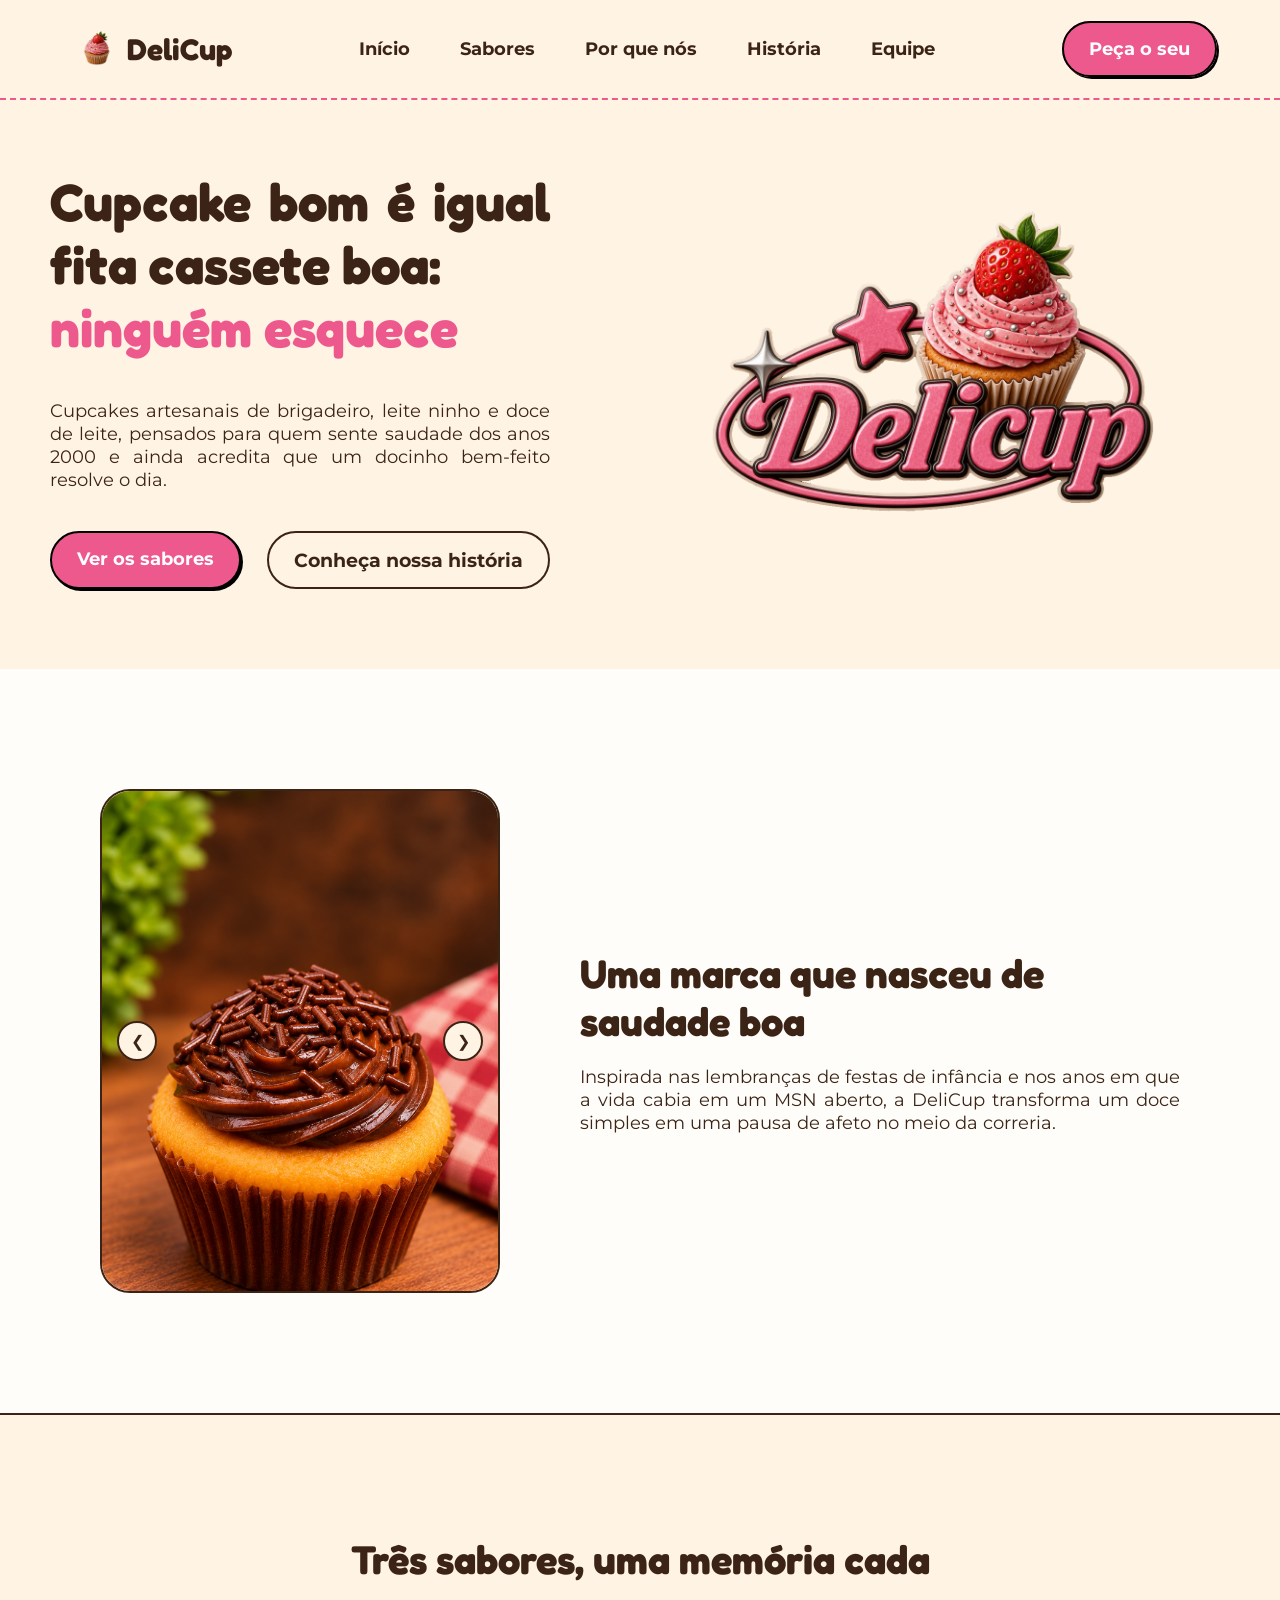
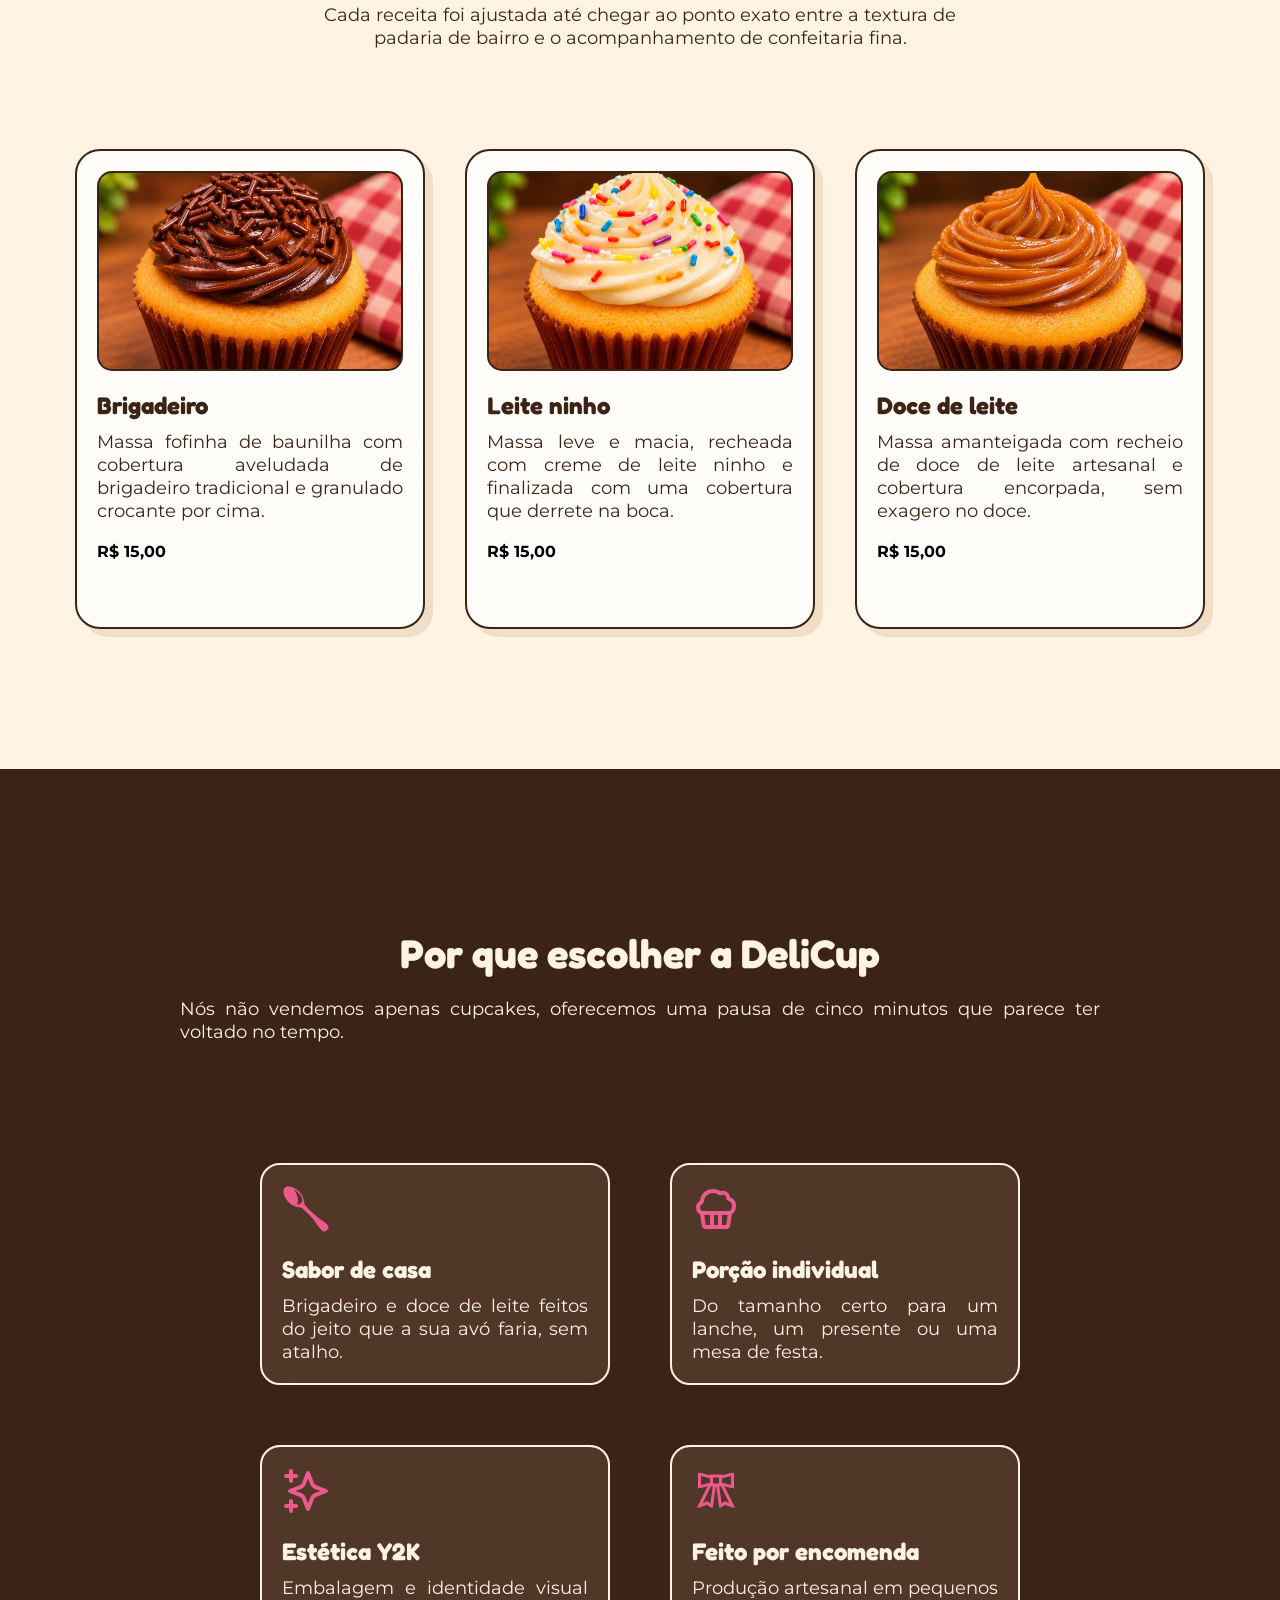
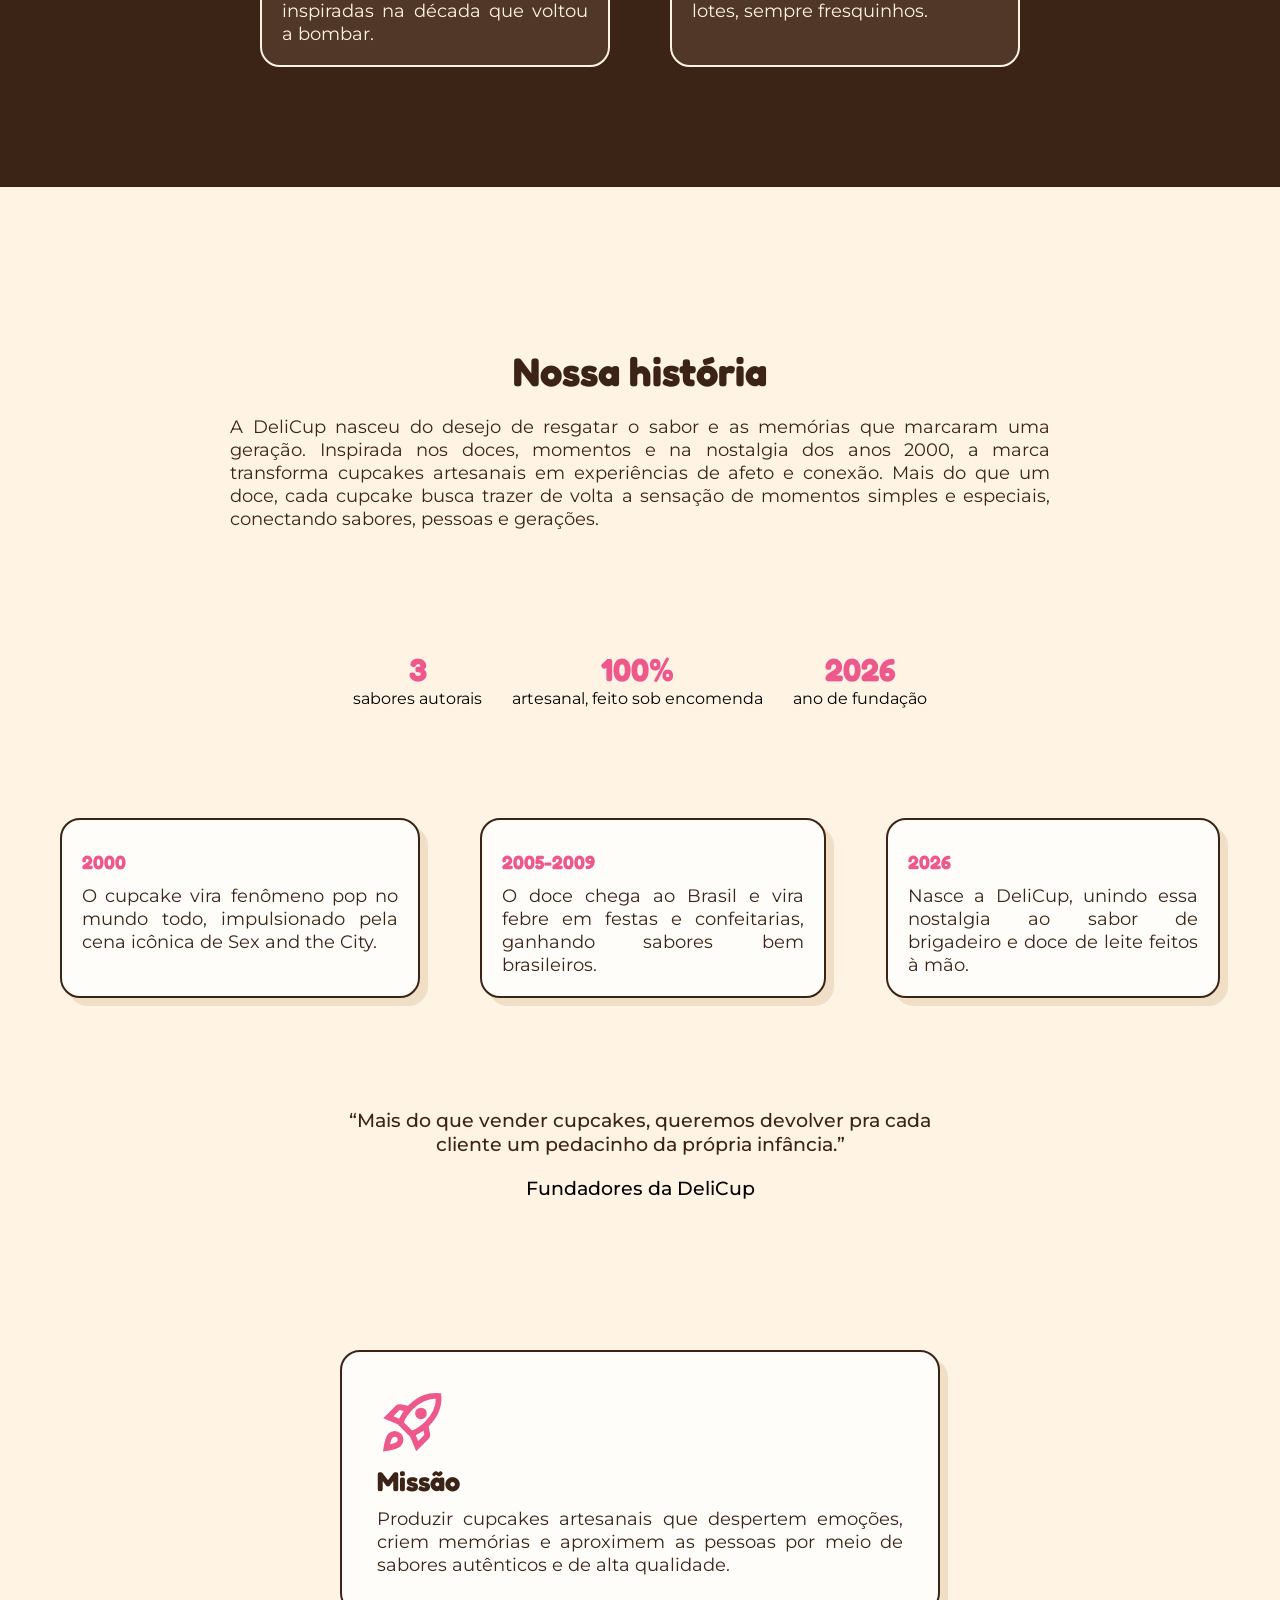
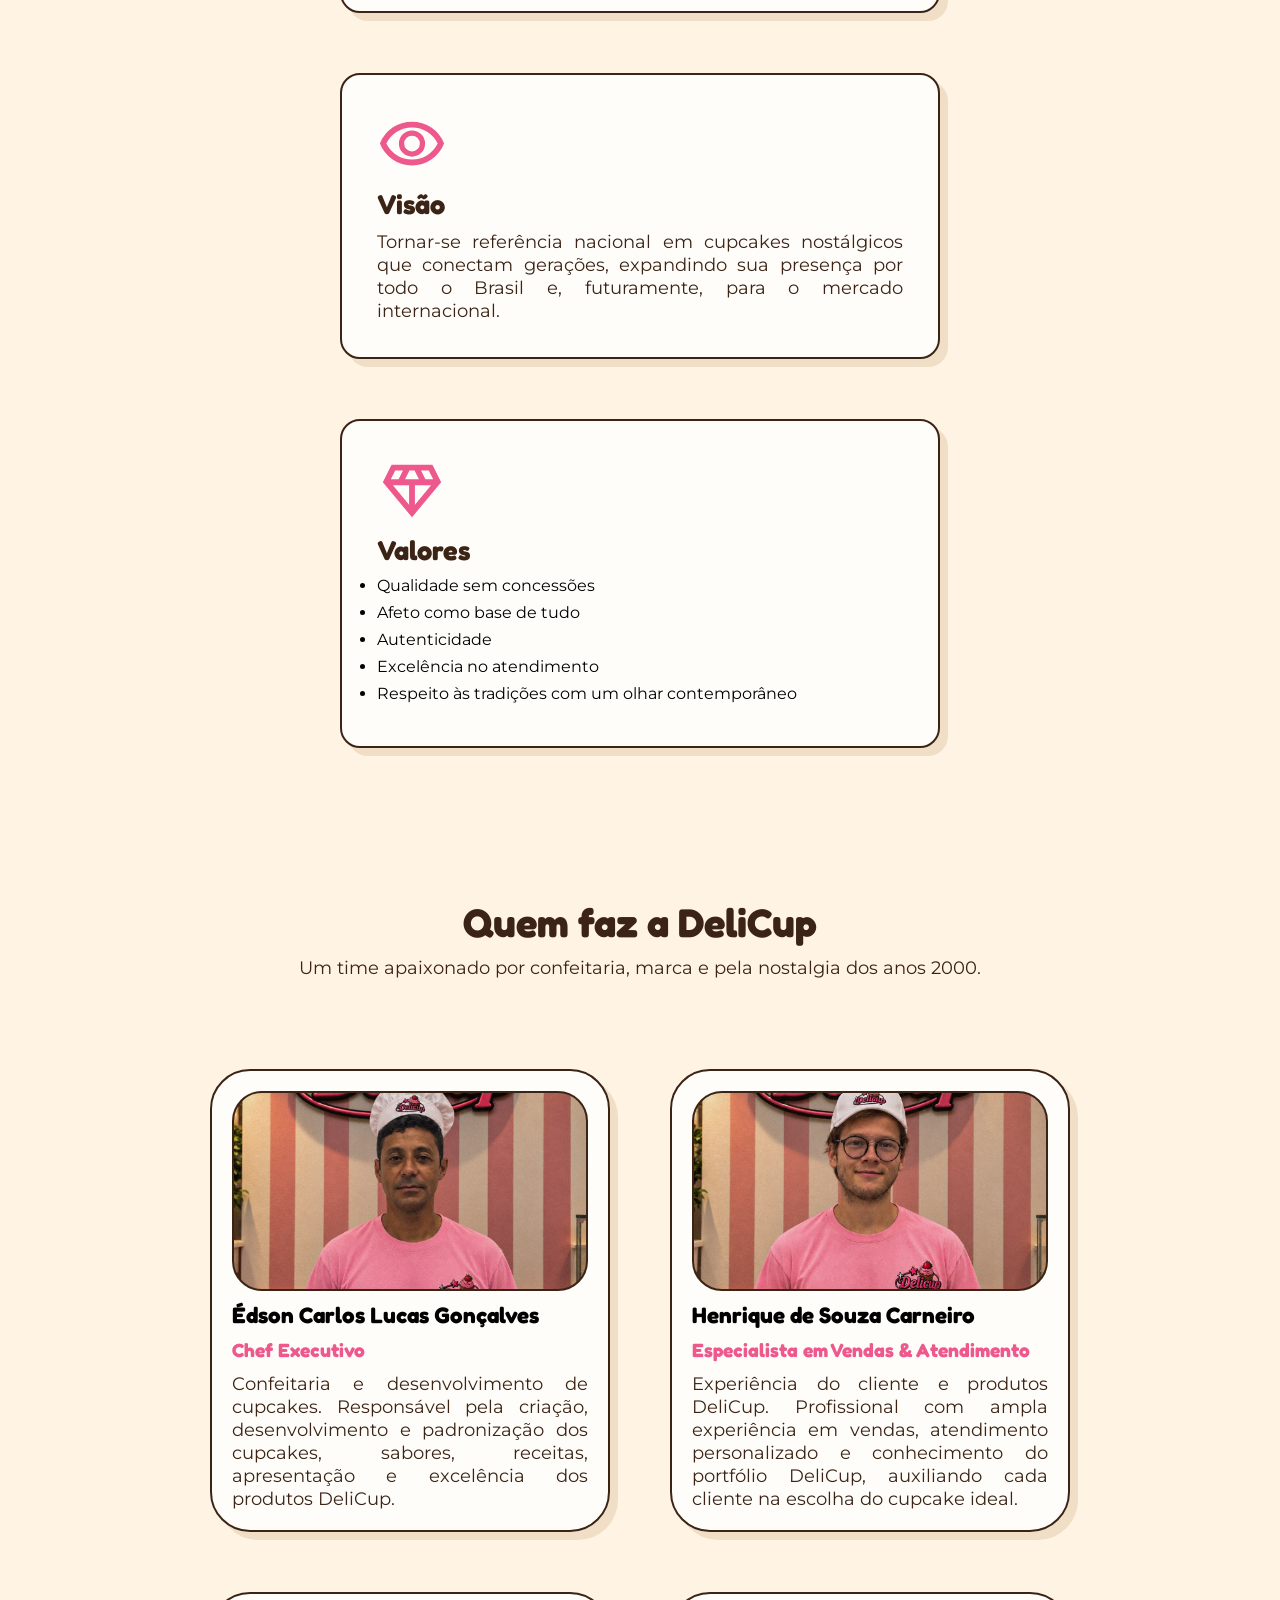
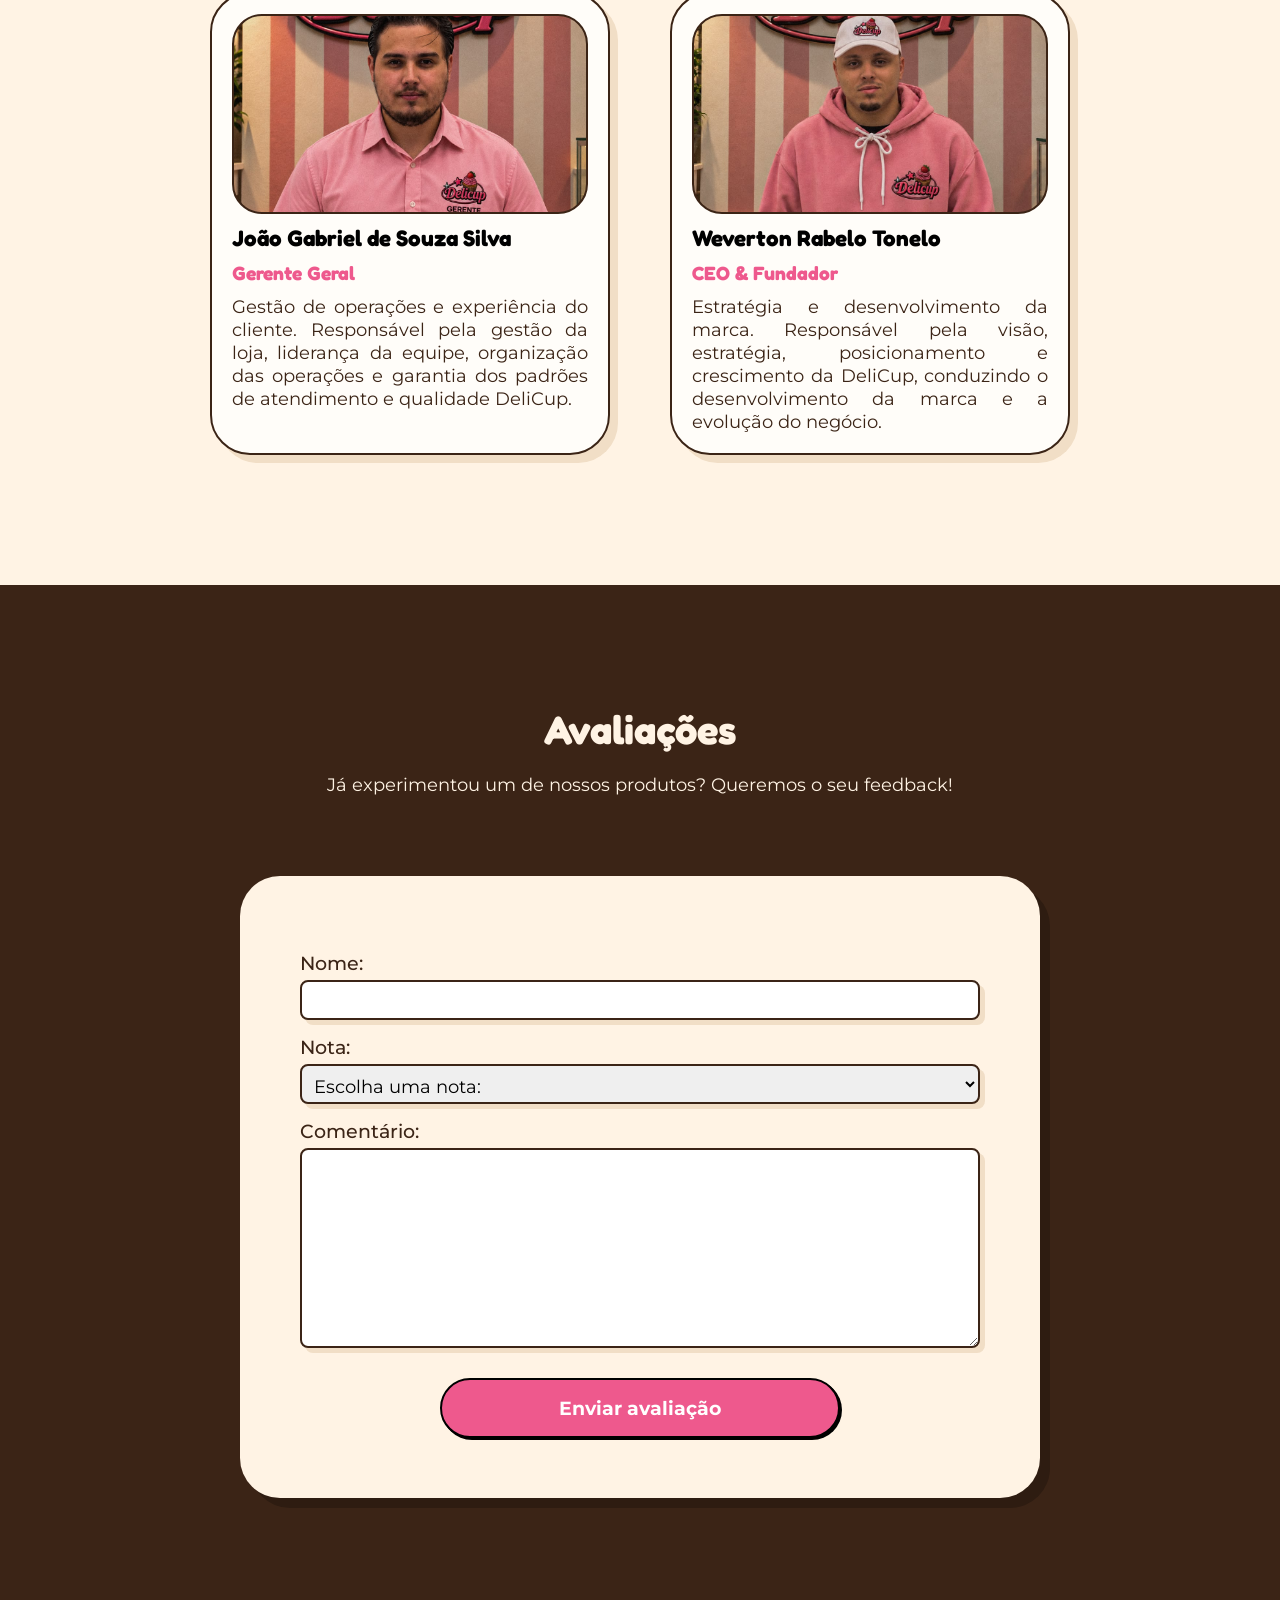
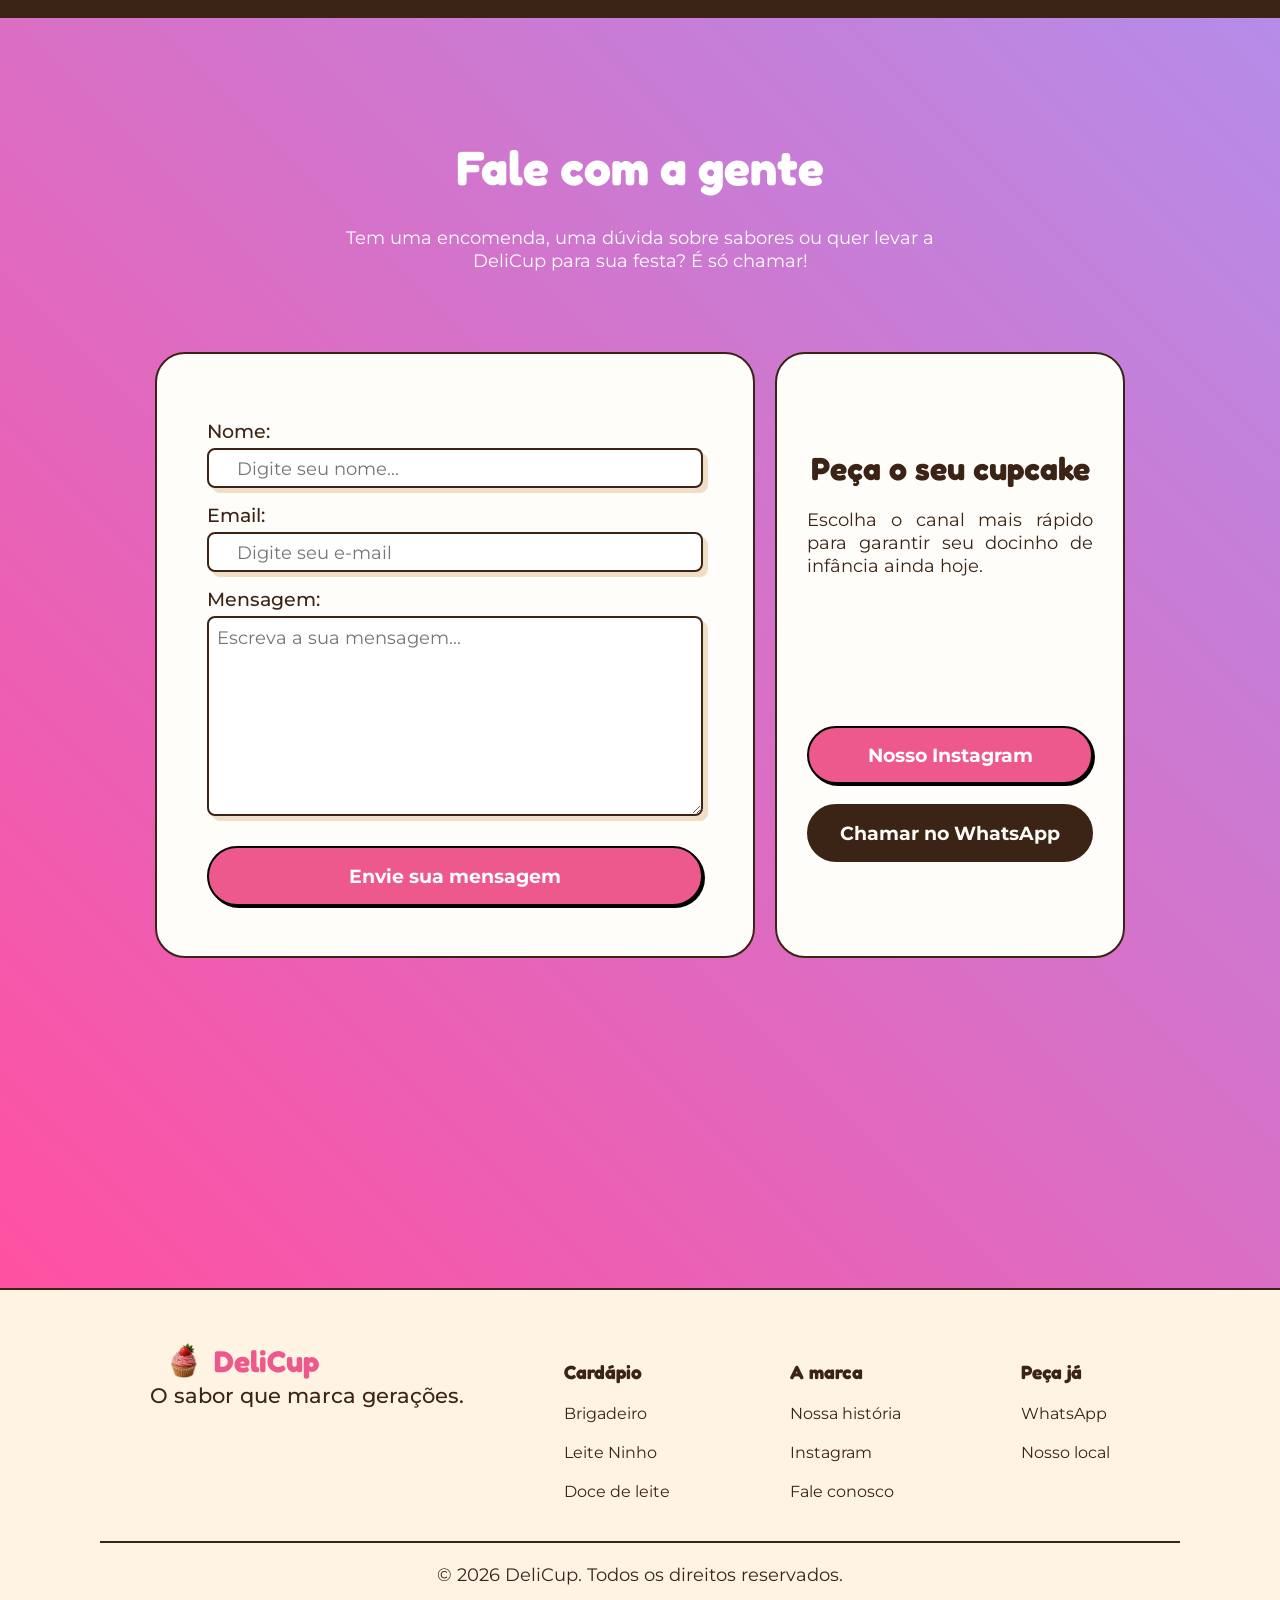
==== commit affb264d: "Adição do formulário para enviar mensagens" ====
--- a/index.html
+++ b/index.html
@@ -300,12 +300,12 @@
             <p>Já experimentou um de nossos produtos? Queremos o seu feedback!</p>
         </div>
         <div class="avaliacao-form">
-            <form action="" method="post" id="form">
-                <label for="nome">Nome: </label>
-                <input type="text" name="nome" id="nome" required>
-
-                <label for="nota">Nota: </label>
-                <select name="nota" id="nota" required>
+            <form action="" method="post" id="form-av">
+                <label for="nome-av">Nome: </label>
+                <input type="text" name="nome-av" id="nome-av" required>
+
+                <label for="nota-av">Nota: </label>
+                <select name="nota-av" id="nota-av" required>
                     <option value="" disabled selected>Escolha uma nota: </option>
                     <option value="1">Excelente</option>
                     <option value="2">Muito bom</option>
@@ -314,8 +314,8 @@
                     <option value="5">Ruim</option>
                 </select>
                 
-                <label for="comentario">Comentário: </label>
-                <textarea name="comentario" id="comentario" required></textarea>
+                <label for="comentario-av">Comentário: </label>
+                <textarea name="comentario-av" id="comentario-av" required></textarea>
 
                 <button type="submit" class="btn1">Enviar avaliação</button>
             </form>
@@ -336,28 +336,31 @@
             <div class="contato-fc">
                 <h2 class="title">Fale com a gente</h2>
                 <p>Tem uma encomenda, uma dúvida sobre sabores ou quer levar a DeliCup para sua festa? É só chamar!</p>
-                <div class="contato-list">
-                    <ul>
-                        <li>
-                            <a href="https://wa.me/5518996603181" target="_blank"> <img src="images/wpp.png" alt="WhatsApp">(18) 99660-3181</a>
-                        </li>
-                        <li>
-                            <a href="https://www.instagram.com/deli_cup.oficial/" target="_blank"><img src="images/instagram.png" alt="">@deli_cup.oficial</a>
-                        </li>
-                        <li>
-                            <a href="https://maps.app.goo.gl/E7LiiBeK2QfviVY9A" target="_blank"><img src="images/map.png" alt="">Assis, SP</a>
-                        </li>
-                    </ul>
-                </div>
-            </div>
-            <div class="contato-pedido">
-                <div class="contato-pedido-txt">
-                    <h3 class="title">Peça o seu cupcake</h3>
-                    <p>Escolha o canal mais rápido para garantir seu docinho de infância ainda hoje.</p>
-                </div>
-                <div class="contato-pedido-btn">
-                    <a href="https://www.instagram.com/deli_cup.oficial/" class="btn1" target="_blank">Nosso Instagram</a>
-                    <a href="https://wa.me/5518996603181" class="btn2">Chamar no WhatsApp</a>
+            </div>
+            <div class="contato-container-pedido">
+                <div class="contato-pedido">
+                    <div class="contato-pedido-txt">
+                        <h3 class="title">Peça o seu cupcake</h3>
+                        <p>Escolha o canal mais rápido para garantir seu docinho de infância ainda hoje.</p>
+                    </div>
+                    <div class="contato-pedido-btn">
+                        <a href="https://www.instagram.com/deli_cup.oficial/" class="btn1" target="_blank">Nosso Instagram</a>
+                        <a href="https://wa.me/5518996603181" class="btn2">Chamar no WhatsApp</a>
+                    </div>
+                </div>
+                <div class="contato-form">
+                    <form action="" method="post" id="form-cont">
+                        <label for="nome-cont">Nome: </label>
+                        <input type="text" name="nome-cont" id="nome-cont" placeholder="Digite seu nome..." required>
+
+                        <label for="email-cont">Email: </label>
+                        <input type="email" name="email-cont" id="email-cont" placeholder="Digite seu e-mail" required>
+
+                        <label for="mensagem-cont">Mensagem: </label>
+                        <textarea name="mensagem-cont" id="mensagem-cont" placeholder="Escreva a sua mensagem..." required></textarea>
+
+                        <button type="submit" class="btn1">Envie sua mensagem</button>
+                    </form>
                 </div>
             </div>
         </div>
@@ -403,9 +406,8 @@
                 <div class="foot-links-part">
                     <h5>Peça já</h5>
                     <ul>
-                        <li><a href="#contato">iFood</a></li>
                         <li><a href="https://wa.me/5518996603181" target="_blank">WhatsApp</a></li>
-                        <li><a href="#contato">Retirada no local</a></li>
+                        <li><a href="https://maps.app.goo.gl/oTXYE7hwVoTou5XA7" target="_blank">Nosso local</a></li>
                     </ul>
                 </div>
             </div>
--- a/css/style.css
+++ b/css/style.css
@@ -957,13 +957,17 @@
    box-shadow: 5px 5px 0 var(--shadow);
 }
 
+input::selection {
+   border: none;
+}
+
 input::placeholder {
    padding: 20px;
 }
 
 textarea {
    resize: vertical;
-   height: 300px;
+   height: 200px;
 }
 
 form .btn1 {
@@ -1007,18 +1011,14 @@
 
 .contato-content {
    display: flex;
-   flex-direction: row;
+   flex-direction: column;
    gap: 50px;
    padding-top: 70px;
+   width: 100%;
 }
 
 .contato-content .title {
-   text-align: left;
-}
-
-.contato-fc {
-   color: white;
-   max-width: 600px;
+   text-align: center;
 }
 
 .contato-fc h2 {
@@ -1030,49 +1030,28 @@
 .contato-fc p {
    color: white;
    padding-bottom: 30px;
-}
-
-.contato-fc ul {
-   background-color: var(--color-lightbege);
-   border: 2px solid var(--color-brown);
-   border-radius: 30px;
-   max-width: 400px;
-   padding: 30px;
-   align-items: center;
-}
-
-.contato-fc ul img {
-   width: 40px;
-   height: auto;
-}
-
-.contato-fc li {
-   padding-bottom: 5px;
-   list-style: disc;
-}
-
-.contato-fc li a {
-   display: inline-flex;
-   align-items: center;
-   gap: 10px;
-   color: var(--color-brown);
-   font-weight: 500;
-   font-size: 1.2rem;
-   transition: .3s;
-}
-
-.contato-fc li a:hover {
-   transform: scale(1.05);
+   text-align: center;
+   justify-content: center;
+   max-width: 600px;
+   margin: auto;
+}
+
+.contato-container-pedido {
+   display: flex;
+   flex-direction: row;
+   justify-content: center;
+   gap: 20px;
 }
 
 .contato-pedido {
+   order: 2;
    display: flex;
    flex-direction: column;
    background-color: var(--color-lightbege);
    border: 2px solid var(--color-brown);
    border-radius: 30px;
    padding: 30px;
-   max-width: 500px;
+   max-width: 350px;
    justify-content: space-around;
 }
 
@@ -1108,6 +1087,19 @@
 .contato-pedido h3 {
    font-size: 2rem;
    padding-bottom: 20px;
+}
+
+.contato-form {
+   background-color: var(--color-lightbege);
+   padding: 30px;
+   border: 2px solid var(--color-brown);
+   border-radius: 30px;
+   width: 100%;
+   max-width: 600px;
+}
+
+#form-cont .btn1 {
+   max-width: 100%;
 }
 
 .contato-map {
@@ -1132,13 +1124,12 @@
       text-align: center;
    }
 
-   .contato-fc ul {
-      margin: auto;
-      max-width: 100%;
-   }
-
    .contato-pedido {
       max-width: 100%;
+   }
+
+   .contato-container-pedido {
+      flex-direction: column;
    }
 
    .contato-map {
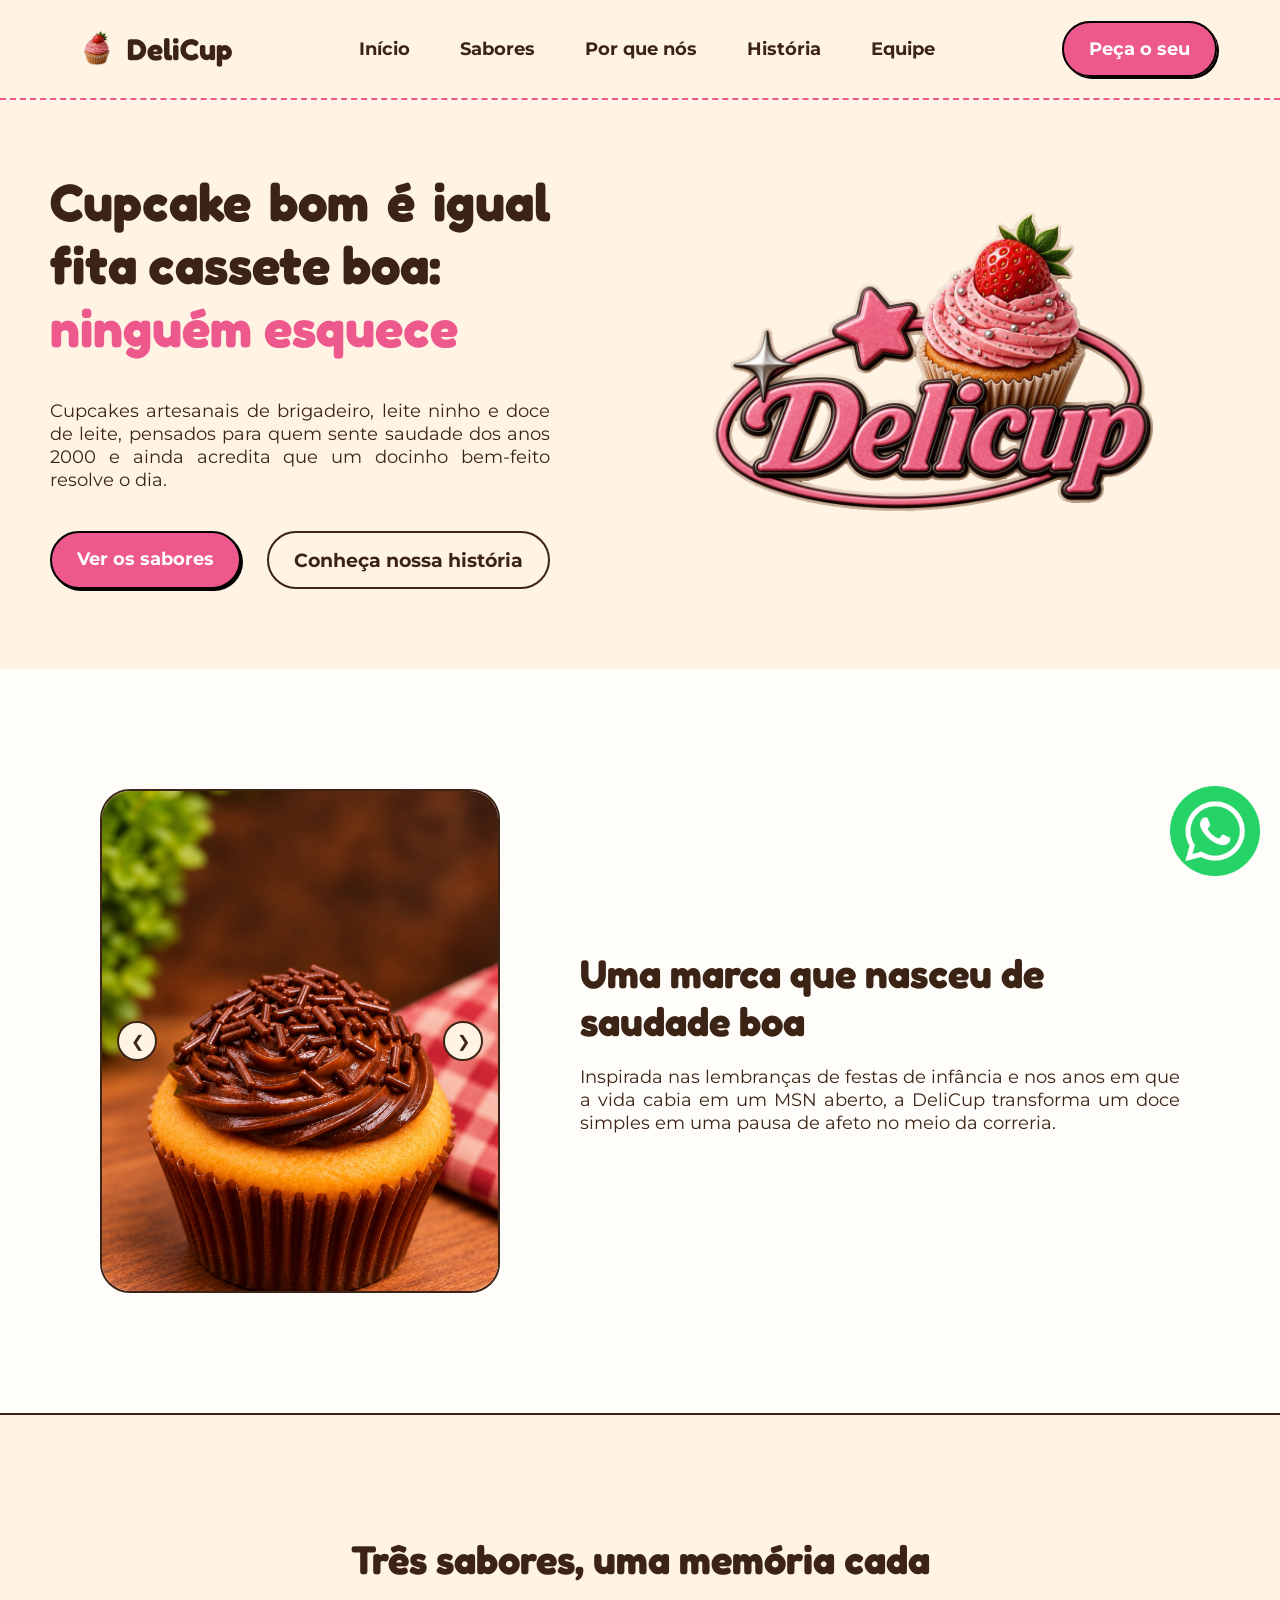
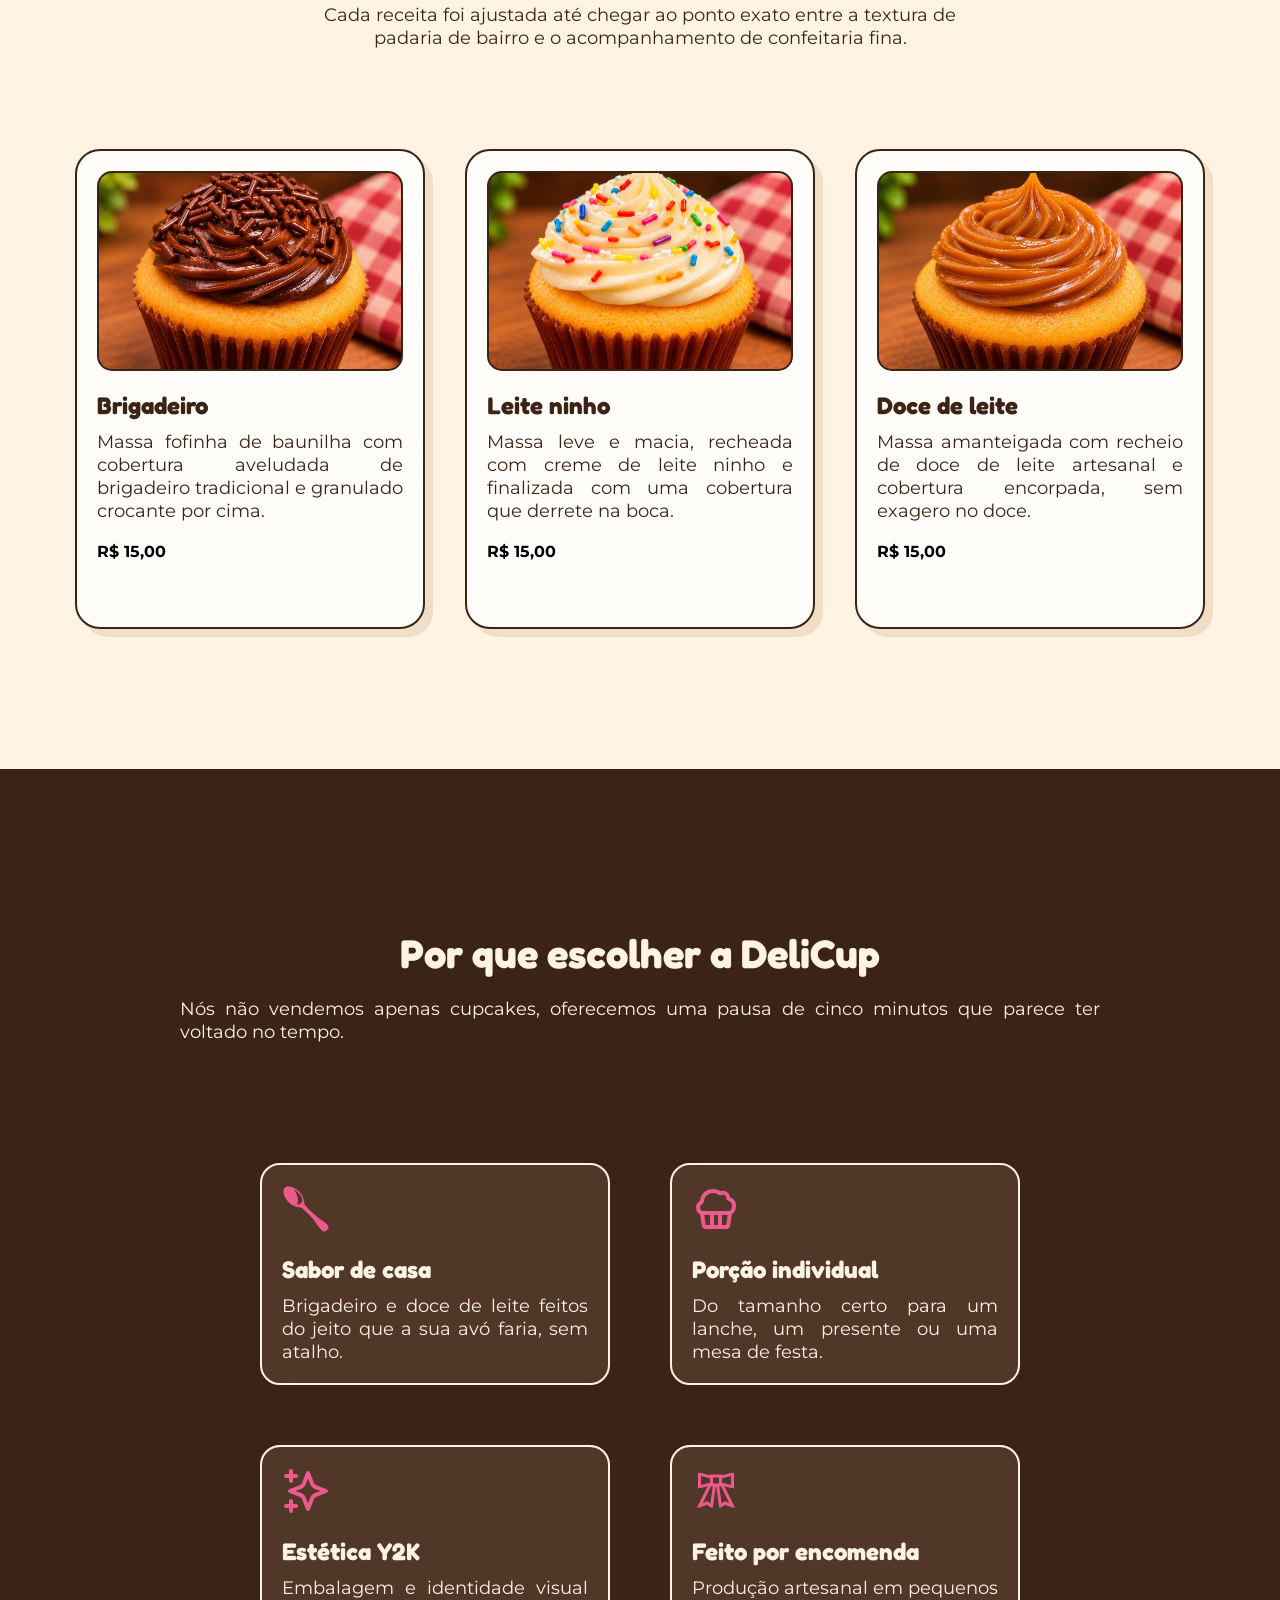
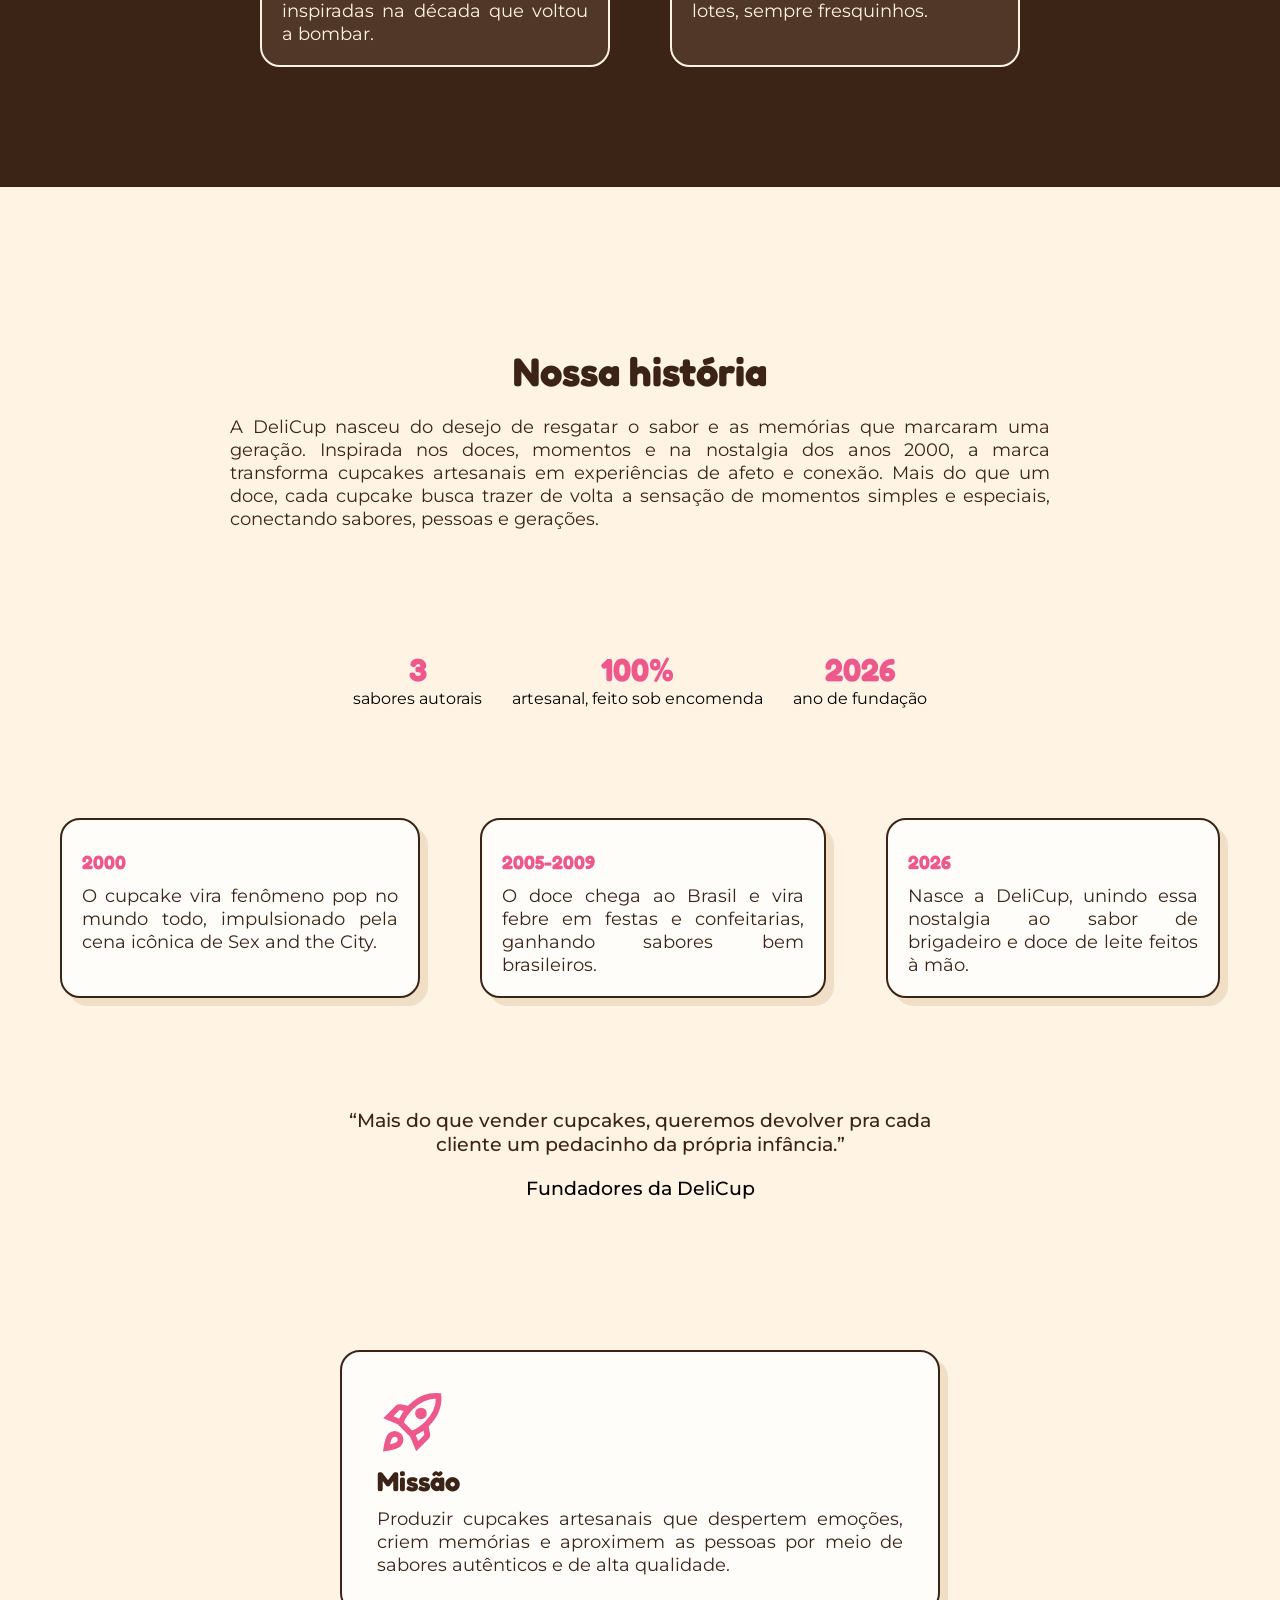
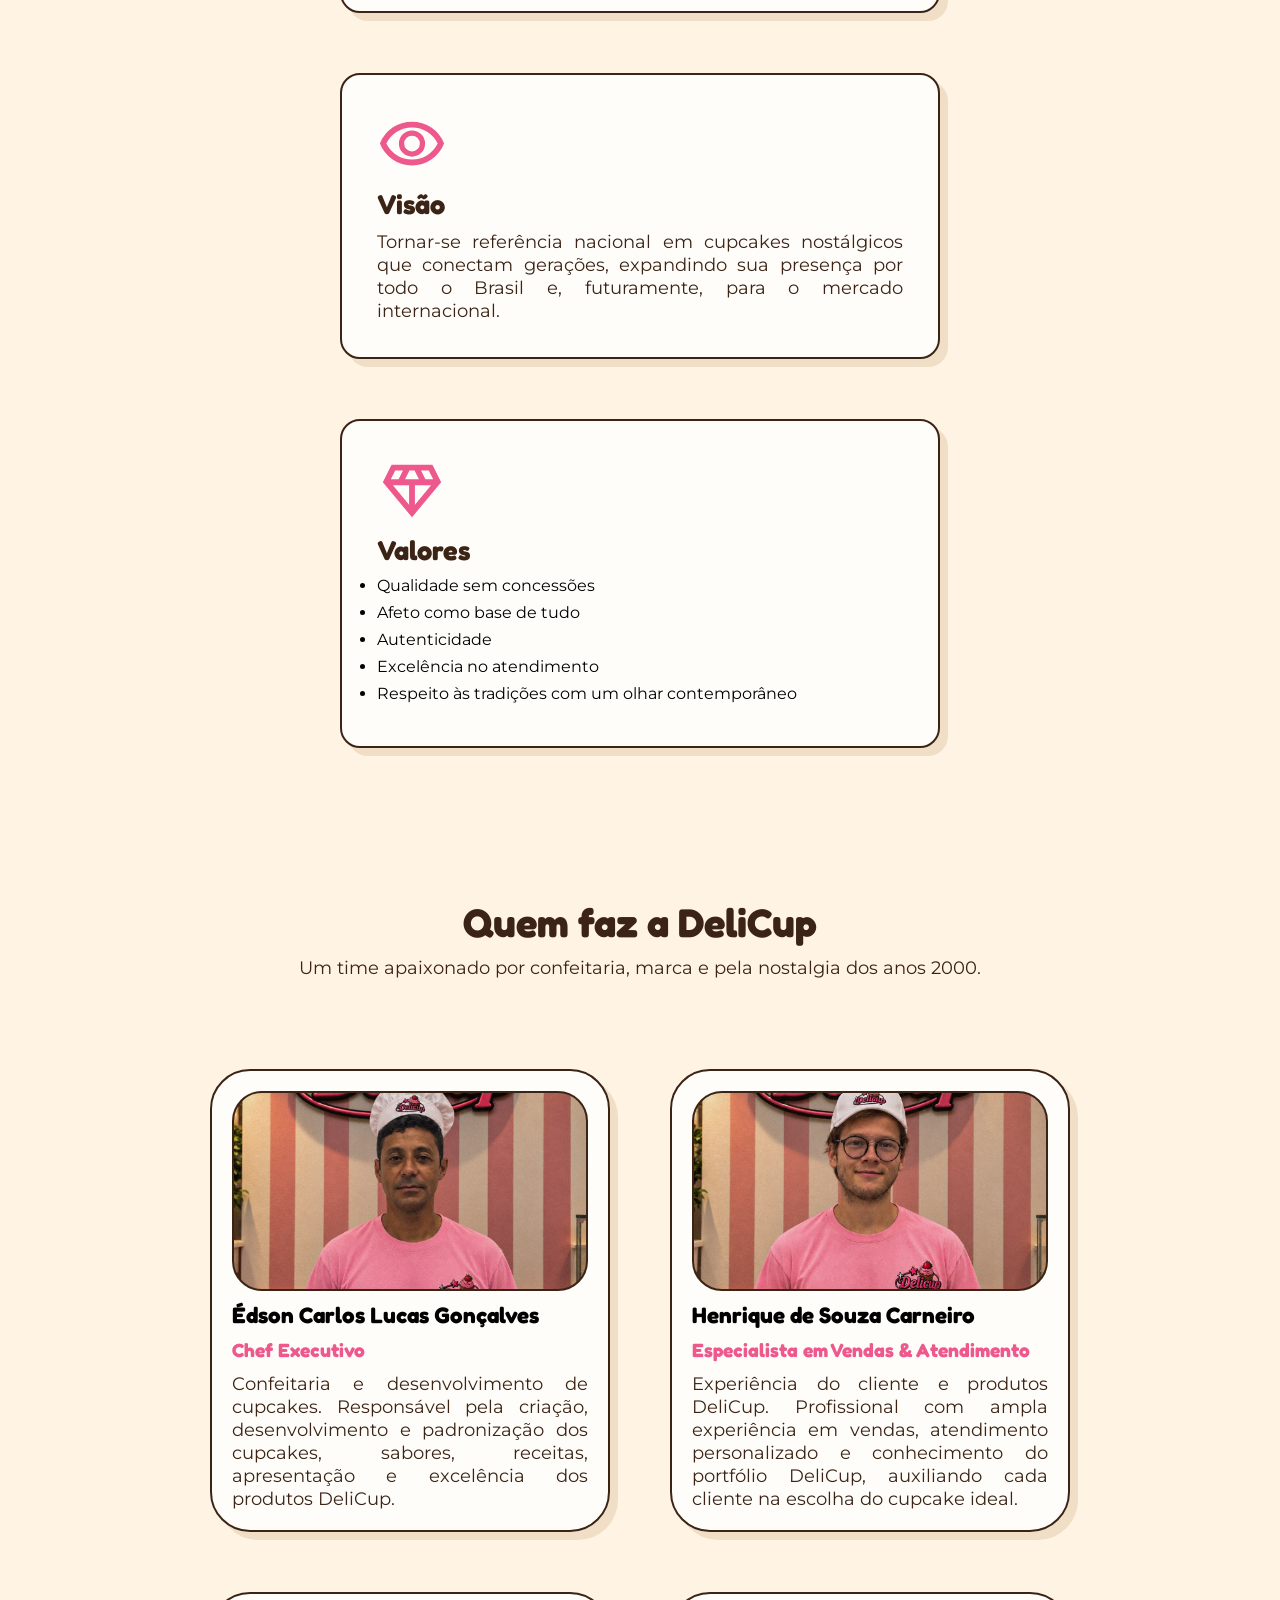
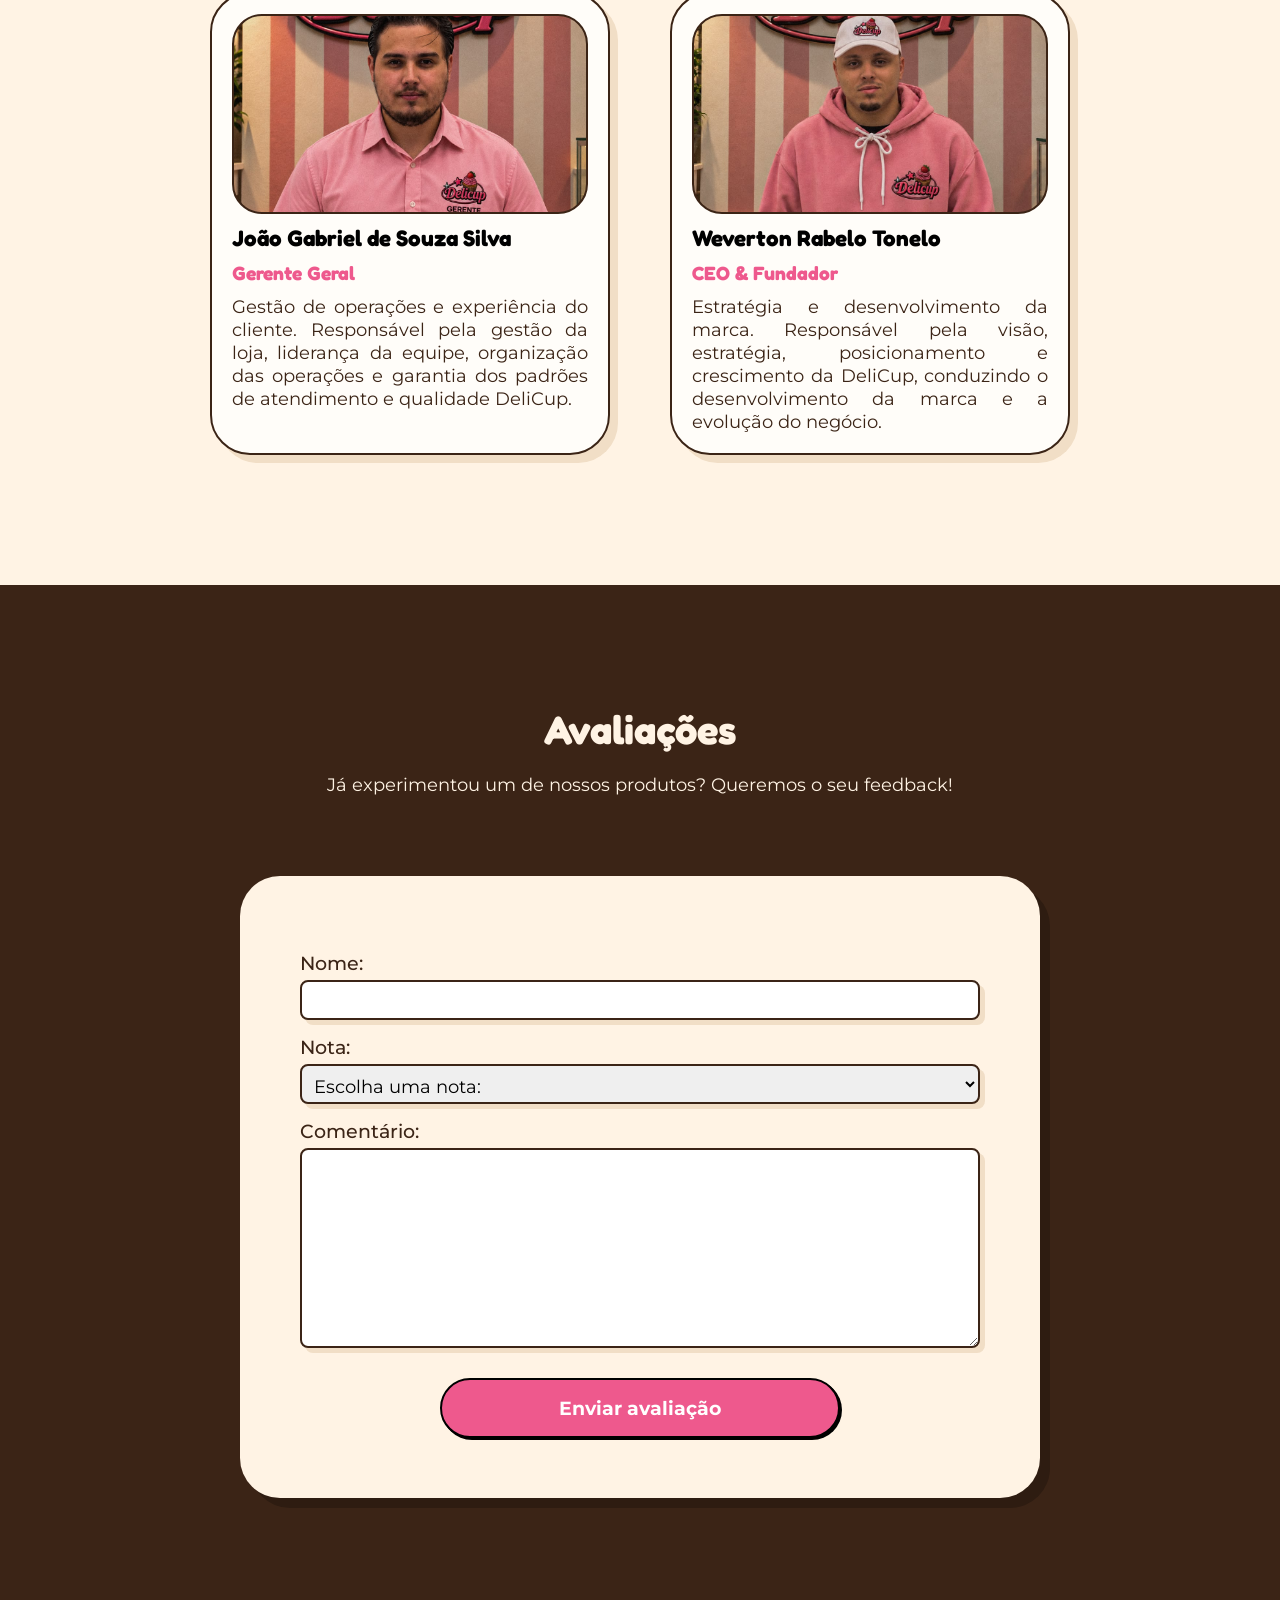
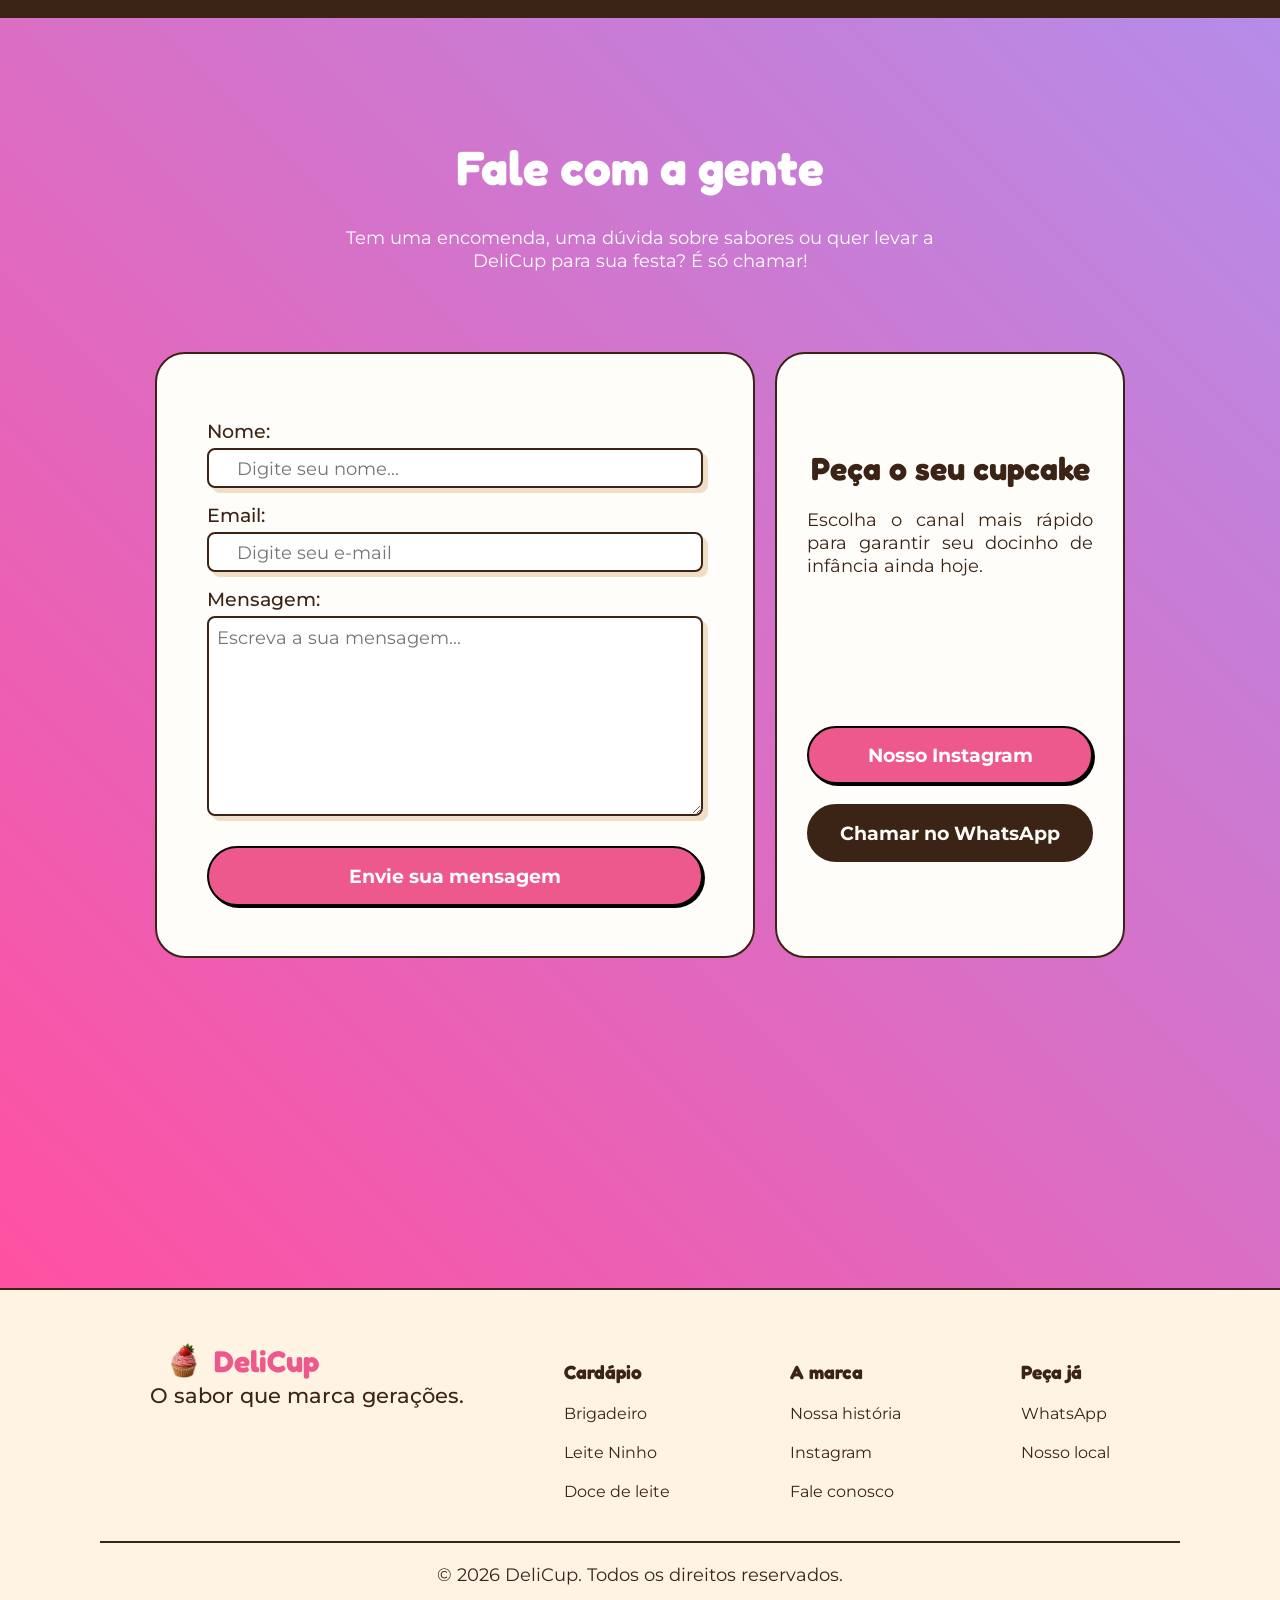
==== commit b108b91e: "Adição do botão fixo para o whatsapp" ====
--- a/index.html
+++ b/index.html
@@ -38,6 +38,9 @@
             </div>
         </div>
     </header>
+    <div id="wpp-btn">
+        <a href="https://wa.me/5518996603181" target="_blank"><img src="images/wpp.png" alt=""></a>
+    </div>
 
 
     <!-- ============================================================
--- a/css/style.css
+++ b/css/style.css
@@ -155,6 +155,17 @@
    display: none;
 }
 
+#wpp-btn {
+   position: fixed;
+   z-index: 1000;
+   bottom: 20px;
+   right: 20px;
+}
+
+#wpp-btn img {
+   width: 90px;
+}
+
 @media (max-width: 768px) {
    .cabecalho-menu {
       justify-content: space-between;
@@ -224,6 +235,10 @@
 
    #menuNavegacao.aberto {
       display: flex;
+   }
+
+   #wpp-btn img {
+      width: 70px;
    }
 }
 
